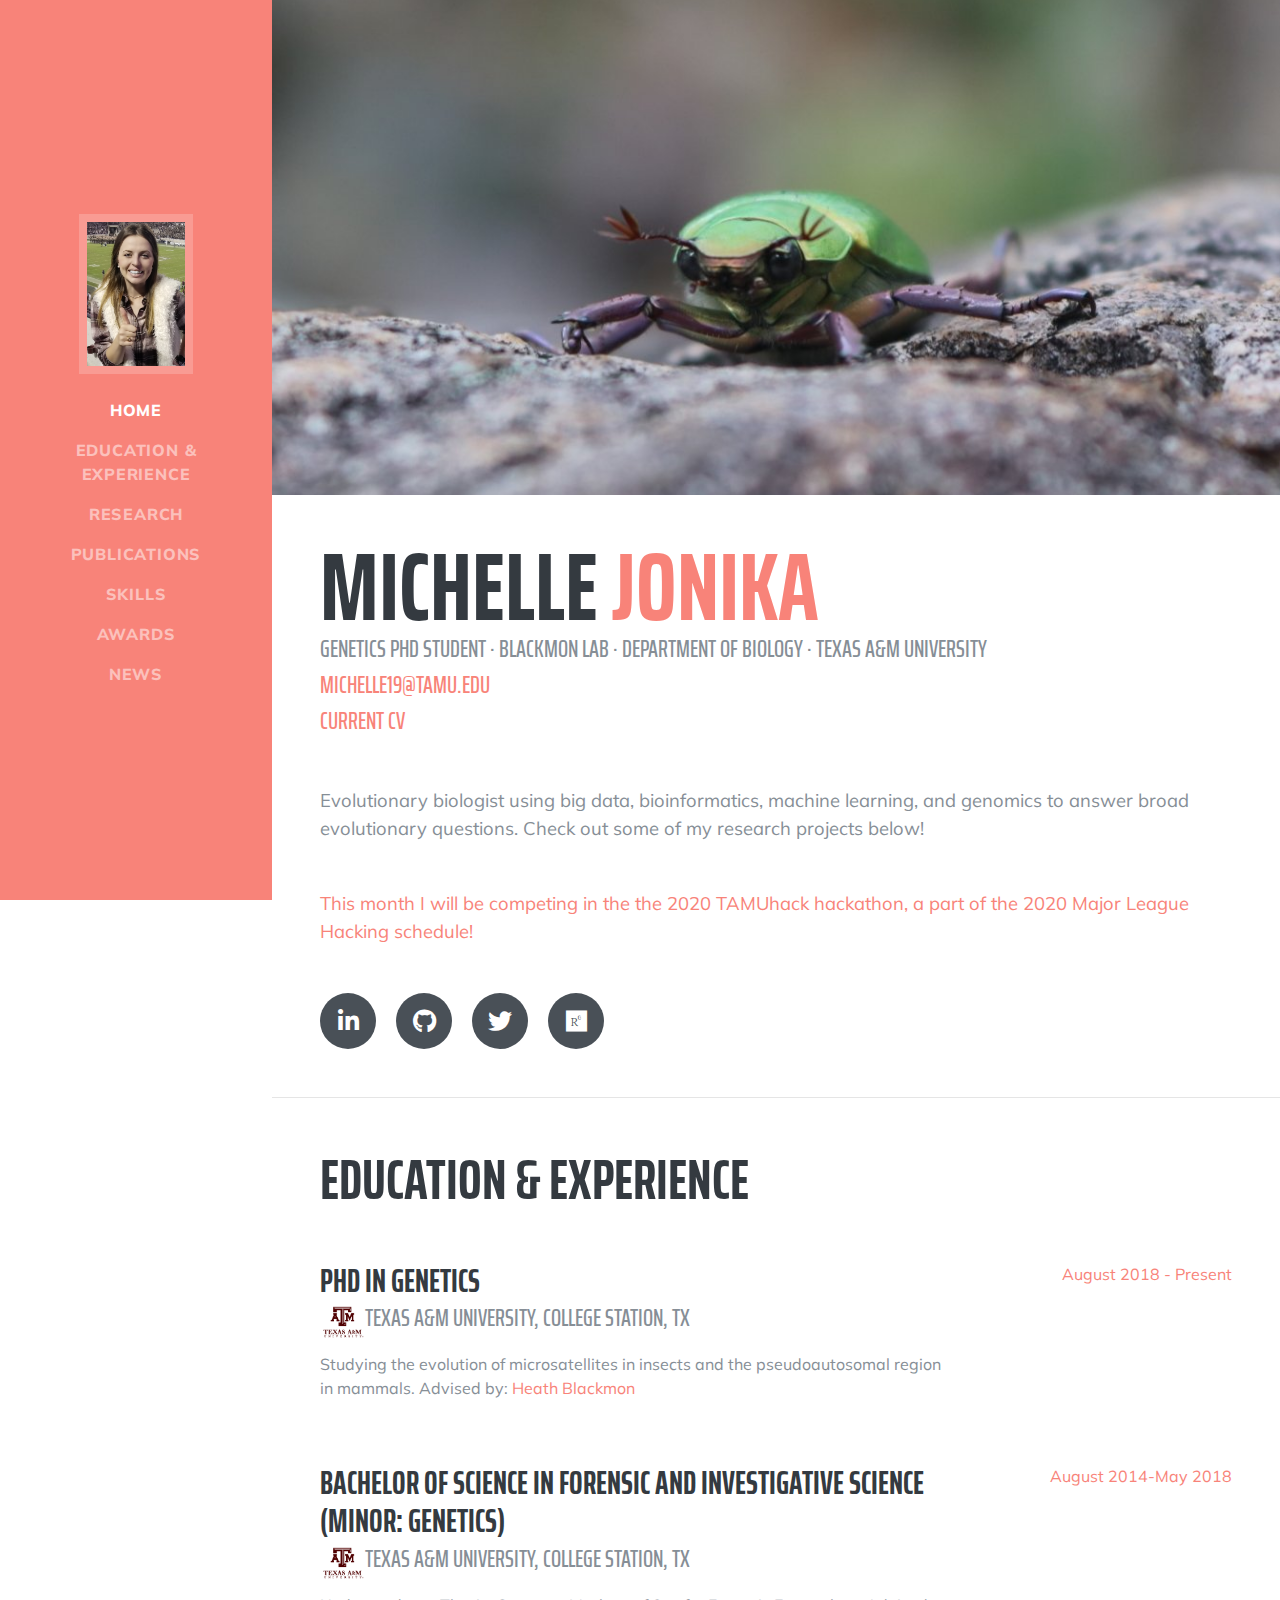
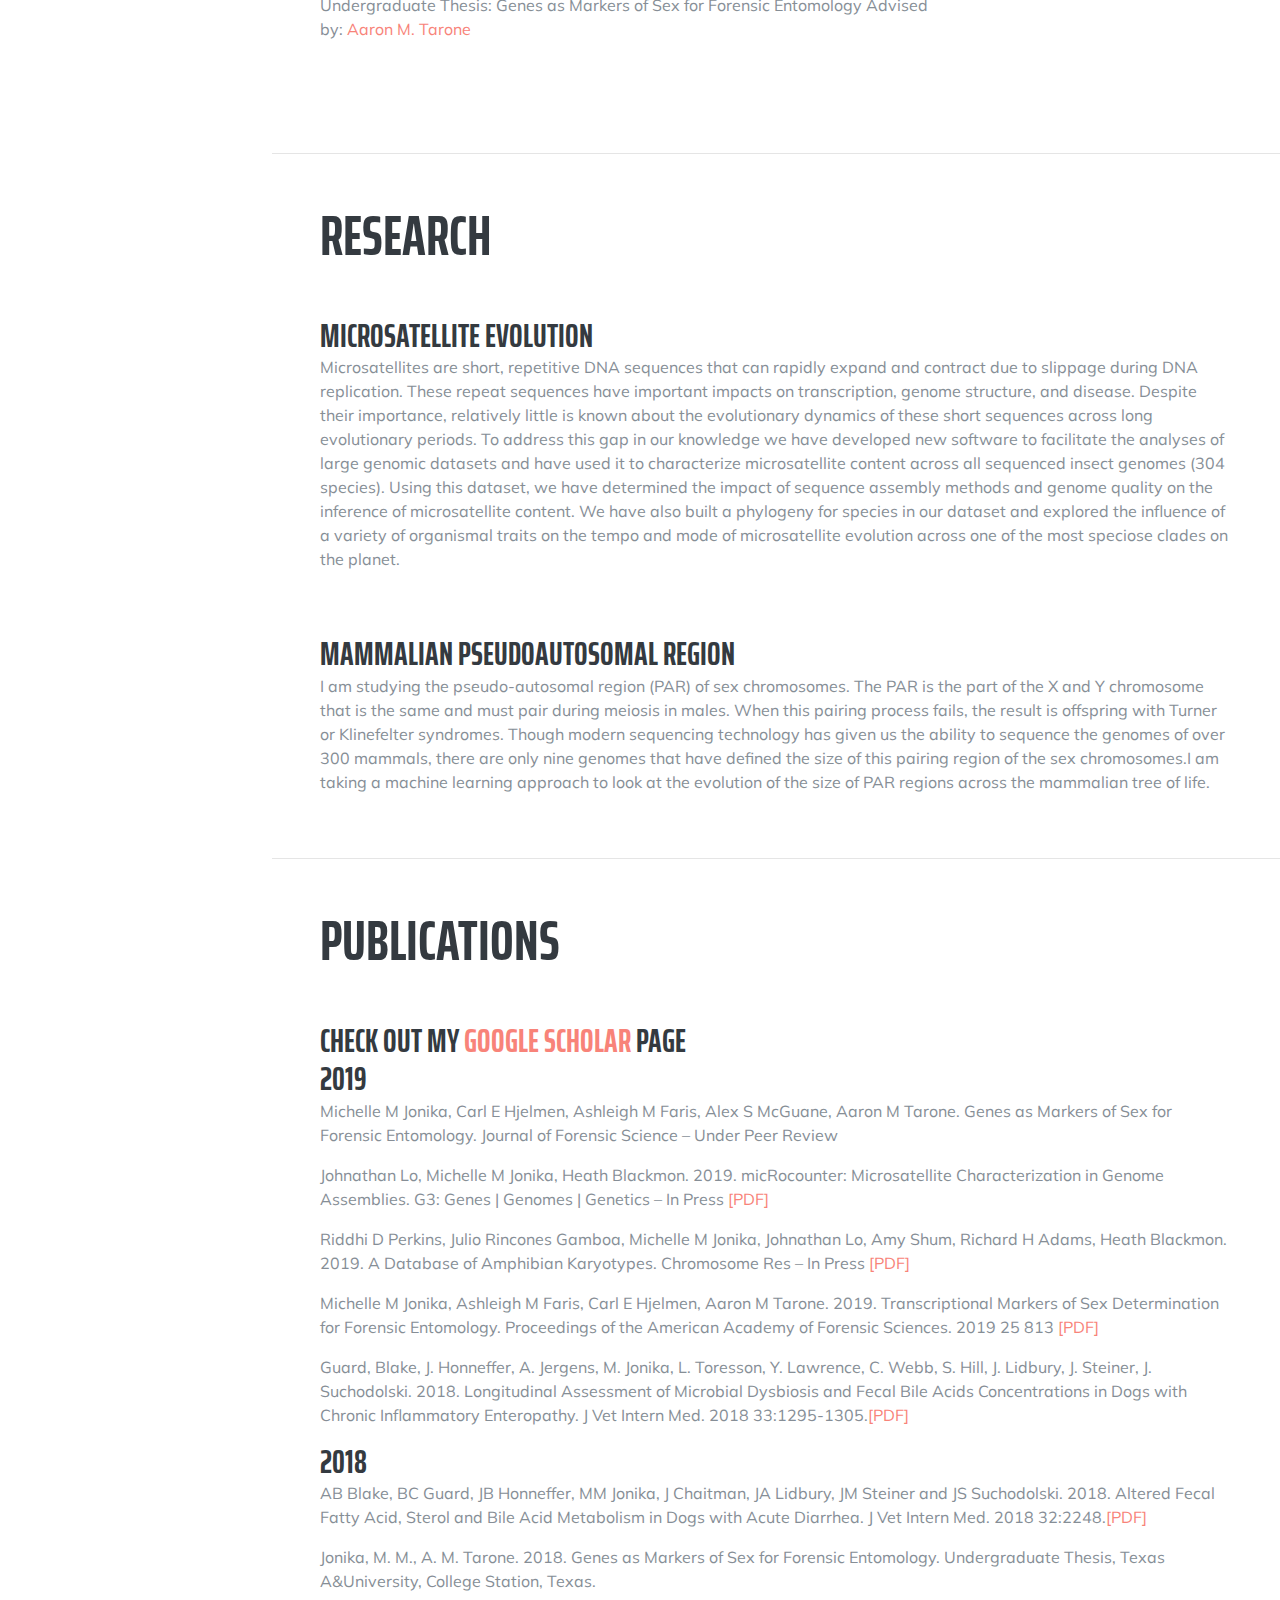
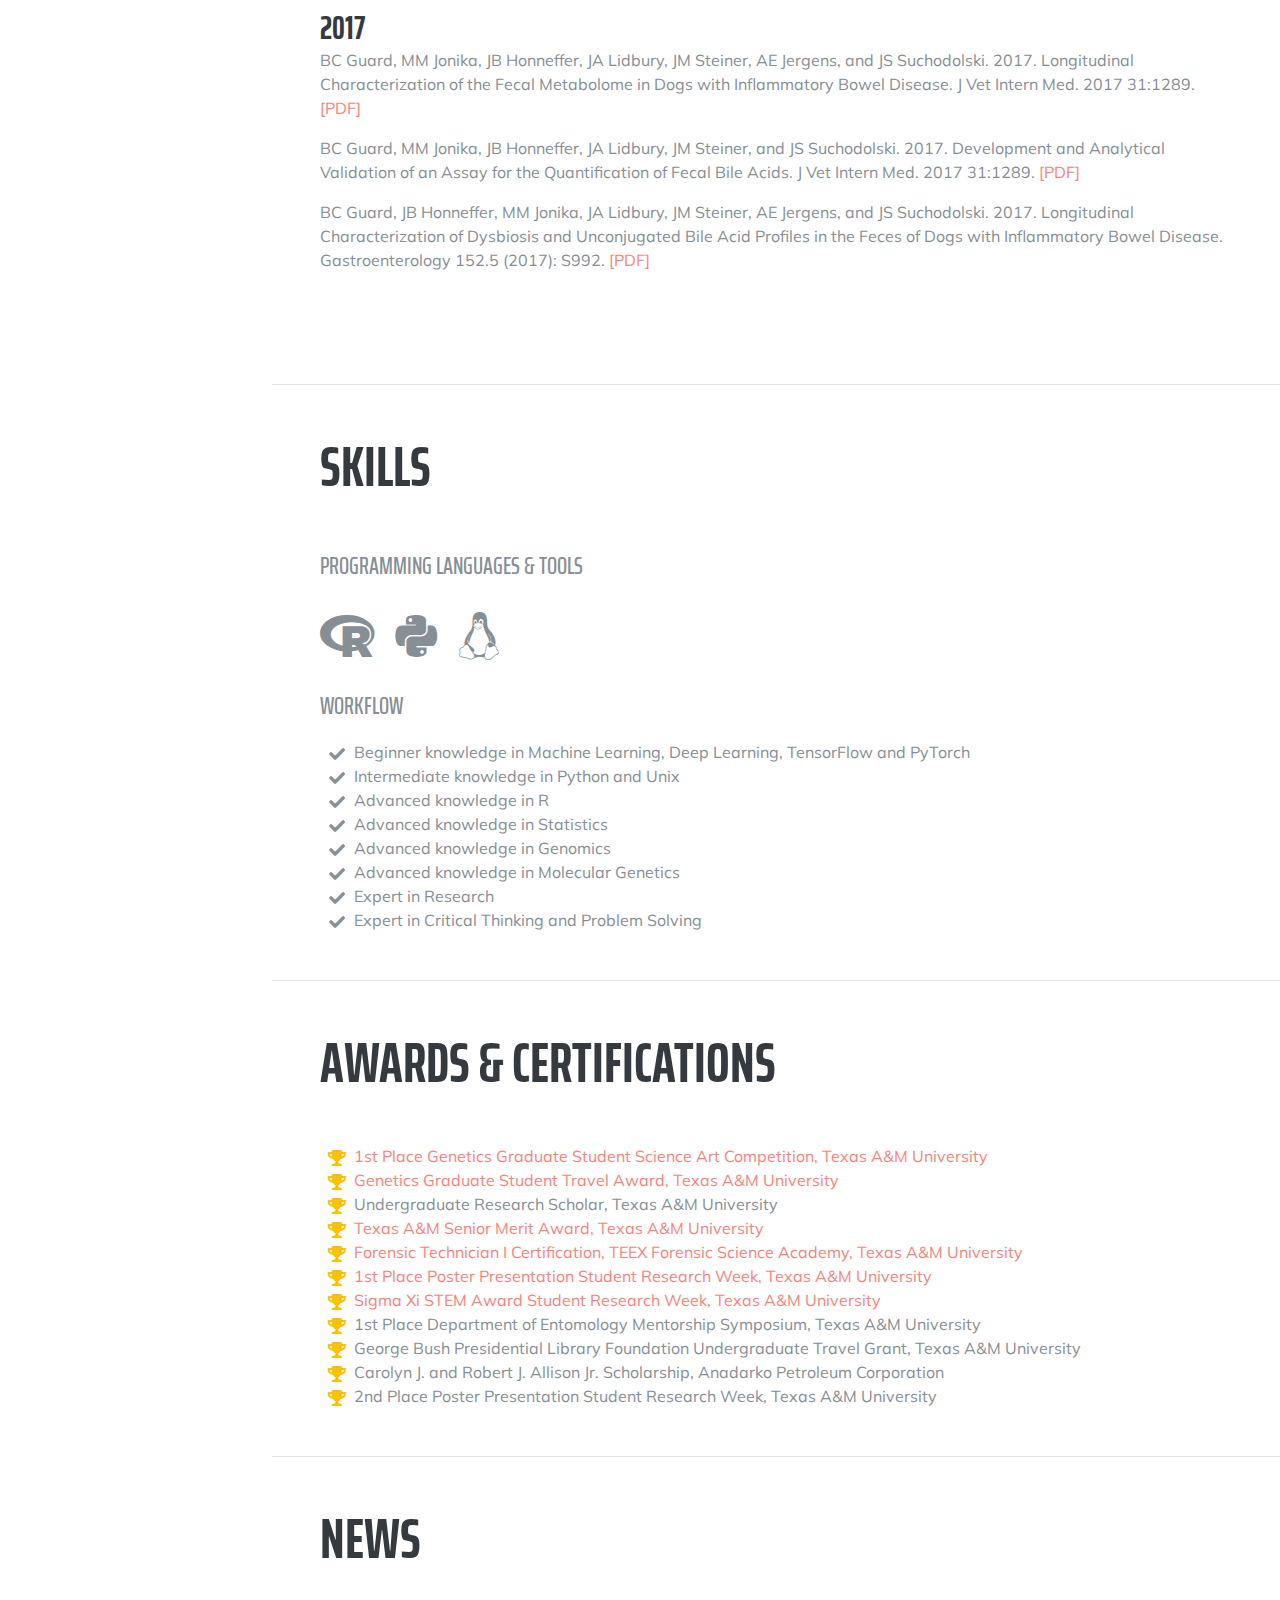
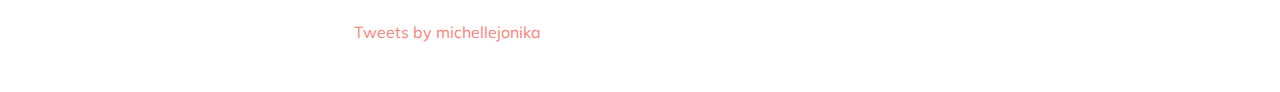
==== index.html @ da0f4da6 "Update hacking competitions" ====
<!DOCTYPE html>
<html lang="en">

<head>

  <meta charset="utf-8">
  <meta name="viewport" content="width=device-width, initial-scale=1, shrink-to-fit=no">
  <meta name="description" content="">
  <meta name="author" content="">
  <meta name= "google-site-verification" content ="google5b2cadf776d0cfbe.html">

  <title>Resume - Start Bootstrap Theme</title>

  <!-- Bootstrap core CSS -->
  <link href="vendor/bootstrap/css/bootstrap.min.css" rel="stylesheet">

  <!-- Custom fonts for this template -->
  <link href="https://fonts.googleapis.com/css?family=Saira+Extra+Condensed:500,700" rel="stylesheet">
  <link href="https://fonts.googleapis.com/css?family=Muli:400,400i,800,800i" rel="stylesheet">
  <link href="vendor/fontawesome-free/css/all.min.css" rel="stylesheet">
  <link rel="stylesheet" href="css/academicons.min.css"/>

  <!-- Custom styles for this template -->
  <link href="css/resume.min.css" rel="stylesheet">
  <!--Hero image test for the website-->
  <link href="css/hero_image.css" rel="stylesheet">

</head>

<body id="page-top">

  <nav class="navbar navbar-expand-lg navbar-dark bg-primary fixed-top" id="sideNav">
    <a class="navbar-brand js-scroll-trigger" href="#page-top">
      <span class="d-block d-lg-none">Michelle Jonika</span>
      <span class="d-none d-lg-block">
        <img class="img-fluid img-profile square mx-auto mb-2" src="img/profile.jpg" alt="">
      </span>
    </a>
    <button class="navbar-toggler" type="button" data-toggle="collapse" data-target="#navbarSupportedContent" aria-controls="navbarSupportedContent" aria-expanded="false" aria-label="Toggle navigation">
      <span class="navbar-toggler-icon"></span>
    </button>
    <div class="collapse navbar-collapse" id="navbarSupportedContent">
      <ul class="navbar-nav">
        <li class="nav-item">
          <a class="nav-link js-scroll-trigger" href="#about">Home</a>
        </li>
        <li class="nav-item">
          <a class="nav-link js-scroll-trigger" href="#experience">Education &amp; Experience</a>
        </li>
        <li class="nav-item">
          <a class="nav-link js-scroll-trigger" href="#education">Research</a>
        </li>
        <li class="nav-item">
          <a class="nav-link js-scroll-trigger" href="#skills">Publications</a>
        </li>
        <li class="nav-item">
          <a class="nav-link js-scroll-trigger" href="#interests">Skills</a>
        </li>
        <li class="nav-item">
          <a class="nav-link js-scroll-trigger" href="#awards">Awards</a>
        </li>
        <li class="nav-item">
          <a class="nav-link js-scroll-trigger" href="#news">News</a>
        </li>
      </ul>
    </div>
  </nav>
<div class="hero-image", id="about">
  <div class="hero-text">

  </div>
</div>

  <div class="container-fluid p-0">

    <section class="resume-section p-3 p-lg-5 d-flex align-items-center" id="about">
      <div class="w-100">
        <h1 class="mb-0">Michelle
          <span class="text-primary">Jonika</span>
        </h1>
        <div class="subheading mb-5">Genetics PhD Student · Blackmon Lab · Department of Biology · Texas A&amp;M University <br><a href="mailto:name@email.com">Michelle19@tamu.edu</a><br>
        <a href="Jonika-CV.pdf">Current CV</a>
        </div>
        <p class="lead mb-5">Evolutionary biologist using big data, bioinformatics, machine learning, and genomics to answer broad evolutionary questions. Check out some of my research projects below! </p>
        <p class="lead mb-5"><a href="https://tamuhack.com">This month I will be competing in the the 2020 TAMUhack hackathon, a part of the 2020 Major League Hacking schedule!</a></p>
        <div class="social-icons">
          <a href="https://www.linkedin.com/in/michelle-jonika-7b2459138/">
            <i class="fab fa-linkedin-in"></i>
          </a>
          <a href="https://github.com/MichelleJonika">
            <i class="fab fa-github"></i>
          </a>
          <a href="https://twitter.com/michellejonika">
            <i class="fab fa-twitter"></i>
          </a>
          <a href="https://www.researchgate.net/profile/Michelle_Jonika">
              <i class="fab fa-researchgate"></i>
          </a>
        </div>
      </div>
    </section>

    <hr class="m-0">

    <section class="resume-section p-3 p-lg-5 d-flex justify-content-center" id="experience">
      <div class="w-100">
        <h2 class="mb-5">Education &amp; Experience</h2>

        <div class="resume-item d-flex flex-column flex-md-row justify-content-between mb-5">
          <div class="resume-content">
            <h3 class="mb-0">PhD in Genetics</h3><a href="https://genetics.tamu.edu/"><img src="img/logo.jpg" height = "45" width="45" alt="" style=float:left></a>
            <div class="subheading mb-3">
                Texas A&amp;M University, College Station, TX
            </div>
              <p>
                  Studying the evolution of microsatellites in insects and the pseudoautosomal region in mammals. Advised by: <a href="http://coleoguy.github.io/">Heath Blackmon</a>
              </p>
          </div>
          <div class="resume-date text-md-right">
            <span class="text-primary">August 2018 - Present</span>
          </div>
        </div>

        <div class="resume-item d-flex flex-column flex-md-row justify-content-between mb-5">
          <div class="resume-content">
            <h3 class="mb-0">Bachelor of Science in Forensic and Investigative Science (Minor: Genetics)</h3><a href="https://entomology.tamu.edu/forensic-investigative-sciences/"><img src="img/logo.jpg" height = "45" width="45" alt="" style=float:left></a>
            <div class="subheading mb-3">Texas A&amp;M University, College Station, TX</div>
            <p>Undergraduate Thesis: Genes as Markers of Sex for Forensic Entomology
            Advised by: <a href="https://taronelab.tamu.edu/lab-members/michelle-jonika/">Aaron M. Tarone</a></p>
          </div>
          <div class="resume-date text-md-right">
            <span class="text-primary">August 2014-May 2018</span>
          </div>
        </div>
        </div>
    </section>

    <hr class="m-0">
    <section class="resume-section p-3 p-lg-5 d-flex align-items-center" id="education">
      <div class="w-100">
        <h2 class="mb-5">Research</h2>

        <div class="resume-item d-flex flex-column flex-md-row justify-content-between mb-5">
          <div class="resume-content">
            <h3 class="mb-0">Microsatellite Evolution</h3>
            <p>Microsatellites are short, repetitive DNA sequences that can rapidly expand and contract due to slippage during DNA replication. These repeat sequences have important impacts on transcription, genome structure, and disease. Despite their importance, relatively little is known about the evolutionary dynamics of these short sequences across long evolutionary periods. To address this gap in our knowledge we have developed new software to facilitate the analyses of large genomic datasets and have used it to characterize microsatellite content across all sequenced insect genomes (304 species). Using this dataset, we have determined the impact of sequence assembly methods and genome quality on the inference of microsatellite content. We have also built a phylogeny for species in our dataset and explored the influence of a variety of organismal traits on the tempo and mode of microsatellite evolution across one of the most speciose clades on the planet.</p>
          </div>
        </div>

        <div class="resume-item d-flex flex-column flex-md-row justify-content-between">
          <div class="resume-content">
            <h3 class="mb-0">Mammalian Pseudoautosomal Region</h3>
            <p>I am studying the pseudo-autosomal region (PAR) of sex chromosomes. The PAR is the part of the X and Y chromosome that is the same and must pair during meiosis in males. When this pairing process fails, the result is offspring with Turner or Klinefelter syndromes. Though modern sequencing technology has given us the ability to sequence the genomes of over 300 mammals, there are only nine genomes that have defined the size of this pairing region of the sex chromosomes.I am taking a machine learning approach to look at the evolution of the size of PAR regions across the mammalian tree of life.</p>

          </div>
        </div>

      </div>
    </section>

    <hr class="m-0">

    <section class="resume-section p-3 p-lg-5 d-flex justify-content-center" id="skills">
      <div class="w-100">
        <h2 class="mb-5">Publications</h2>
          <h3 class="mb-0">Check out my <a href="https://scholar.google.com/citations?user=1-NTzLkAAAAJ&hl=en">Google Scholar</a> page</h3>

        <div class="resume-item d-flex flex-column flex-md-row justify-content-between">
          <div class="resume-content">
            <h3 class="mb-0">2019</h3>
            <p>Michelle M Jonika, Carl E Hjelmen, Ashleigh M Faris, Alex S McGuane, Aaron M Tarone. Genes as Markers of Sex for Forensic Entomology. Journal of Forensic Science – Under Peer Review</p>
            <p>Johnathan Lo, Michelle M Jonika, Heath Blackmon. 2019. micRocounter: Microsatellite Characterization in Genome Assemblies. G3: Genes | Genomes | Genetics – In Press <a href="micRocounter%20Early%20Online%20Edition.pdf">[PDF]</a></p>
            <p>Riddhi D Perkins, Julio Rincones Gamboa, Michelle M Jonika, Johnathan Lo, Amy Shum, Richard H Adams, Heath Blackmon. 2019. A Database of Amphibian Karyotypes. Chromosome Res – In Press <a href="Riddhi Paper.pdf">[PDF]</a></p>
            <p>Michelle M Jonika, Ashleigh M Faris, Carl E Hjelmen, Aaron M Tarone. 2019. Transcriptional Markers of Sex Determination for Forensic Entomology. Proceedings of the American Academy of Forensic Sciences. 2019 25 813 <a href="2019%20AAFS%20Abstract.pdf">[PDF]</a></p>
            <p>Guard, Blake, J. Honneffer, A. Jergens, M. Jonika, L. Toresson, Y. Lawrence, C. Webb, S. Hill, J. Lidbury, J. Steiner, J. Suchodolski. 2018. Longitudinal Assessment of Microbial Dysbiosis and Fecal Bile Acids Concentrations in Dogs with Chronic Inflammatory Enteropathy. J Vet Intern Med. 2018 33:1295-1305.<a href="2019%20J%20Vet%20Med%20Article.pdf">[PDF]</a></p>
          </div>
         </div>


        <div class="resume-item d-flex flex-column flex-md-row justify-content-between">
          <div class="resume-content">
            <h3 class="mb-0">2018</h3>
            <p>AB Blake, BC Guard, JB Honneffer, MM Jonika, J Chaitman, JA Lidbury, JM Steiner and JS Suchodolski. 2018. Altered Fecal Fatty Acid, Sterol and Bile Acid Metabolism in Dogs with Acute Diarrhea. J Vet Intern Med. 2018 32:2248.<a href="2018%20ACVIM%20Abstracts%20.pdf">[PDF]</a></p>
            <p>Jonika, M. M., A. M. Tarone. 2018. Genes as Markers of Sex for Forensic Entomology. Undergraduate Thesis, Texas A&amp;University, College Station, Texas.</p>
          </div>
         </div>

        <div class="resume-item d-flex flex-column flex-md-row justify-content-between mb-5">
          <div class="resume-content">
            <h3 class="mb-0">2017</h3>
            <p>BC Guard, MM Jonika, JB Honneffer, JA Lidbury, JM Steiner, AE Jergens, and JS Suchodolski. 2017. Longitudinal Characterization of the Fecal Metabolome in Dogs with Inflammatory Bowel Disease. J Vet Intern Med. 2017 31:1289. <a href="2017%20ACVIM%20Research%20Abstracts.pdf">[PDF]</a></p>
            <p>BC Guard, MM Jonika, JB Honneffer, JA Lidbury, JM Steiner, and JS Suchodolski. 2017. Development and Analytical Validation of an Assay for the Quantification of Fecal Bile Acids. J Vet Intern Med. 2017 31:1289. <a href="2017%20ACVIM%20Research%20Abstracts.pdf">[PDF]</a></p>
            <p>BC Guard, JB Honneffer, MM Jonika, JA Lidbury, JM Steiner, AE Jergens, and JS Suchodolski. 2017. Longitudinal Characterization of Dysbiosis and Unconjugated Bile Acid Profiles in the Feces of Dogs with Inflammatory Bowel Disease. Gastroenterology 152.5 (2017): S992. <a href="Gastroenterology.pdf">[PDF]</a></p>
          </div>
        </div>

      </div>

    </section>


    <hr class="m-0">

    <section class="resume-section p-3 p-lg-5 d-flex align-items-center" id="interests">
      <div class="w-100">
        <h2 class="mb-5">Skills</h2>

        <div class="subheading mb-3">Programming Languages &amp; Tools</div>
        <ul class="list-inline dev-icons">
          <li class="list-inline-item">
            <i class="fab fa-r-project"></i>
          </li>
          <li class="list-inline-item">
            <i class="fab fa-python"></i>
          </li>
            <li class="list-inline-item">
            <i class="fab fa-linux"></i>
          </li>
            <li class="list-inline-item">
            <i class="fab fa-machinelearning"></i>
          </li>
        </ul>

        <div class="subheading mb-3">Workflow</div>
        <ul class="fa-ul mb-0">
          <li>
            <i class="fa-li fa fa-check"></i>
            Beginner knowledge in Machine Learning, Deep Learning, TensorFlow and PyTorch </li>
          <li>
            <i class="fa-li fa fa-check"></i>
            Intermediate knowledge in Python and Unix</li>
          <li>
            <i class="fa-li fa fa-check"></i>
            Advanced knowledge in R </li>
          <li>
            <i class="fa-li fa fa-check"></i>
            Advanced knowledge in Statistics</li>
          <li>
            <i class="fa-li fa fa-check"></i>
            Advanced knowledge in Genomics</li>
          <li>
            <i class="fa-li fa fa-check"></i>
            Advanced knowledge in Molecular Genetics</li>
          <li>
            <i class="fa-li fa fa-check"></i>
            Expert in Research</li>
          <li>
            <i class="fa-li fa fa-check"></i>
            Expert in Critical Thinking and Problem Solving</li>
        </ul>
      </div>
    </section>

    <hr class="m-0">

    <section class="resume-section p-3 p-lg-5 d-flex align-items-center" id="awards">
      <div class="w-100">
        <h2 class="mb-5">Awards &amp; Certifications</h2>
        <ul class="fa-ul mb-0">
          <li>
              <i class="fa-li fa fa-trophy text-warning"></i>
              <a href="https://www.facebook.com/TAMUGENE/posts/696840734074527">1st Place Genetics Graduate Student Science Art Competition, Texas A&amp;M University</a></li>
          <li>
            <i class="fa-li fa fa-trophy text-warning"></i>
              <a href="https://www.facebook.com/TAMUGENE/posts/663573384067929">Genetics Graduate Student Travel Award, Texas A&amp;M University</a></li>
          <li>
            <i class="fa-li fa fa-trophy text-warning"></i>
              Undergraduate Research Scholar, Texas A&amp;M University</li>
          <li>
            <i class="fa-li fa fa-trophy text-warning"></i>
              <a href="https://forensics.tamu.edu/2018/04/29/jonika-receives-coals-senior-merit-award/">Texas A&amp;M Senior Merit Award, Texas A&amp;M University</a></li>
          <li>
            <i class="fa-li fa fa-trophy text-warning"></i>
              <a href="https://forensics.tamu.edu/2017/05/24/students-receive-forensic-technician-certificates-during-latent-print-class/">Forensic Technician I Certification, TEEX Forensic Science Academy, Texas A&amp;M University</a></li>
          <li>
            <i class="fa-li fa fa-trophy text-warning"></i>
              <a href="https://forensics.tamu.edu/2018/04/02/fivs-student-receives-two-awards-at-student-research-week/">1st Place Poster Presentation Student Research Week, Texas A&amp;M University</a></li>
          <li>
            <i class="fa-li fa fa-trophy text-warning"></i>
              <a href="https://forensics.tamu.edu/2018/04/02/fivs-student-receives-two-awards-at-student-research-week/">Sigma Xi STEM Award Student Research Week, Texas A&amp;M University</a></li>
          <li>
            <i class="fa-li fa fa-trophy text-warning"></i>
              1st Place Department of Entomology Mentorship Symposium, Texas A&amp;M University</li>
          <li>
            <i class="fa-li fa fa-trophy text-warning"></i>
              George Bush Presidential Library Foundation Undergraduate Travel Grant, Texas A&amp;M University</li>
          <li>
            <i class="fa-li fa fa-trophy text-warning"></i>
              Carolyn J. and Robert J. Allison Jr. Scholarship, Anadarko Petroleum Corporation</li>
          <li>
            <i class="fa-li fa fa-trophy text-warning"></i>
              2nd Place Poster Presentation Student Research Week, Texas A&amp;M University</li>
        </ul>
      </div>
    </section>

    <hr class="m-0">

    <section class="resume-section p-3 p-lg-5 d-flex align-items-center" id="news">
      <div class="w-100">
        <h2 class="mb-5">News</h2>
        <ul class="fa-ul mb-0">
          <li>
              <a class="twitter-timeline" data-width="600" data-height="350" data-theme="light" href="https://twitter.com/michellejonika?ref_src=twsrc%5Etfw">Tweets by michellejonika</a> <script async src="https://platform.twitter.com/widgets.js" charset="utf-8"></script>
            </li>
        </ul>
      </div>
    </section>

  </div>

  <!-- Bootstrap core JavaScript -->
  <script src="vendor/jquery/jquery.min.js"></script>
  <script src="vendor/bootstrap/js/bootstrap.bundle.min.js"></script>

  <!-- Plugin JavaScript -->
  <script src="vendor/jquery-easing/jquery.easing.min.js"></script>

  <!-- Custom scripts for this template -->
  <script src="js/resume.min.js"></script>

</body>

</html>
---- css/academicons.min.css ----
.ai-ul,.fa-ul{list-style-type:none}.ai-li,.fa-li{top:.14285714em;text-align:center}.ai-fw,.ai-li,.fa-fw,.fa-li{text-align:center}.ai.fa-pull-left,.fa.fa-pull-left{margin-right:.3em}@font-face{font-family:Academicons;src:url(../fonts/academicons.eot?v=1.8.6);src:url(../fonts/academicons.eot?v=1.8.6) format('embedded-opentype'),url(../fonts/academicons.ttf?v=1.8.6) format('truetype'),url(../fonts/academicons.woff?v=1.8.6) format('woff'),url(../fonts/academicons.svg?v=1.8.6#academicons) format('svg');font-weight:400;font-style:normal}.ai{display:inline-block;font:normal normal normal 14px/1 Academicons;font-size:inherit;text-rendering:auto;-webkit-font-smoothing:antialiased;-moz-osx-font-smoothing:grayscale}.ai-lg,.fa-lg{line-height:.75em;vertical-align:-15%}.ai-academia:before{content:"\e9af"}.ai-academia-square:before{content:"\e93d"}.ai-acclaim:before{content:"\e92e"}.ai-acclaim-square:before{content:"\e93a"}.ai-acm:before{content:"\e93c"}.ai-acm-square:before{content:"\e95d"}.ai-acmdl:before{content:"\e96a"}.ai-acmdl-square:before{content:"\e9d3"}.ai-ads:before{content:"\e9cb"}.ai-ads-square:before{content:"\e94a"}.ai-arxiv:before{content:"\e974"}.ai-arxiv-square:before{content:"\e9a6"}.ai-biorxiv:before{content:"\e9a2"}.ai-biorxiv-square:before{content:"\e98b"}.ai-ceur:before{content:"\e96d"}.ai-ceur-square:before{content:"\e92f"}.ai-coursera:before{content:"\e95f"}.ai-coursera-square:before{content:"\e97f"}.ai-cv:before{content:"\e9a5"}.ai-cv-square:before{content:"\e90a"}.ai-dataverse:before{content:"\e9f7"}.ai-dataverse-square:before{content:"\e9e4"}.ai-dblp:before{content:"\e94f"}.ai-dblp-square:before{content:"\e93f"}.ai-depsy:before{content:"\e97a"}.ai-depsy-square:before{content:"\e94b"}.ai-doi:before{content:"\e97e"}.ai-doi-square:before{content:"\e98f"}.ai-dryad:before{content:"\e97c"}.ai-dryad-square:before{content:"\e98c"}.ai-figshare:before{content:"\e981"}.ai-figshare-square:before{content:"\e9e7"}.ai-google-scholar:before{content:"\e9d4"}.ai-google-scholar-square:before{content:"\e9f9"}.ai-ideas-repec:before{content:"\e9ed"}.ai-ideas-repec-square:before{content:"\e9f8"}.ai-ieee:before{content:"\e929"}.ai-ieee-square:before{content:"\e9b9"}.ai-impactstory:before{content:"\e9cf"}.ai-impactstory-square:before{content:"\e9aa"}.ai-inspire:before{content:"\e9e9"}.ai-inspire-square:before{content:"\e9fe"}.ai-lattes:before{content:"\e9b3"}.ai-lattes-square:before{content:"\e99c"}.ai-mathoverflow:before{content:"\e9f6"}.ai-mathoverflow-square:before{content:"\e97b"}.ai-mendeley:before{content:"\e9f0"}.ai-mendeley-square:before{content:"\e9f3"}.ai-open-access:before{content:"\e939"}.ai-open-access-square:before{content:"\e9f4"}.ai-orcid:before{content:"\e9d9"}.ai-orcid-square:before{content:"\e9c3"}.ai-osf:before{content:"\e9ef"}.ai-osf-square:before{content:"\e931"}.ai-overleaf:before{content:"\e914"}.ai-overleaf-square:before{content:"\e98d"}.ai-philpapers:before{content:"\e98a"}.ai-philpapers-square:before{content:"\e96f"}.ai-piazza:before{content:"\e99a"}.ai-piazza-square:before{content:"\e90c"}.ai-publons:before{content:"\e937"}.ai-publons-square:before{content:"\e94e"}.ai-pubmed:before{content:"\e99f"}.ai-pubmed-square:before{content:"\e97d"}.ai-researcherid:before{content:"\e91a"}.ai-researcherid-square:before{content:"\e95c"}.ai-researchgate:before{content:"\e95e"}.ai-researchgate-square:before{content:"\e99e"}.ai-scirate:before{content:"\e98e"}.ai-scirate-square:before{content:"\e99d"}.ai-semantic-scholar:before{content:"\e96e"}.ai-semantic-scholar-square:before{content:"\e96c"}.ai-springer:before{content:"\e928"}.ai-springer-square:before{content:"\e99b"}.ai-zotero:before{content:"\e962"}.ai-zotero-square:before{content:"\e932"}.ai-lg{font-size:1.33333333em}.ai-2x{font-size:2em}.ai-3x{font-size:3em}.ai-4x{font-size:4em}.ai-5x{font-size:5em}.ai-fw{width:1.28571429em}.ai-ul{padding-left:0;margin-left:2.14285714em}.ai-ul>li{position:relative}.ai-li{position:absolute;left:-2.14285714em;width:2.14285714em}.ai-li.fa-lg{left:-1.85714286em}.ai-border{padding:.2em .25em .15em;border:.08em solid #eee;border-radius:.1em}.ai-pull-left{float:left}.ai-pull-right{float:right}.ai.fa-pull-right{margin-left:.3em}.fa-lg{font-size:1.33333333em}.fa-2x{font-size:2em}.fa-3x{font-size:3em}.fa-4x{font-size:4em}.fa-5x{font-size:5em}.fa-fw{width:1.28571429em}.fa-ul{padding-left:0;margin-left:2.14285714em}.fa-ul>li{position:relative}.fa-li{position:absolute;left:-2.14285714em;width:2.14285714em}.fa-li.fa-lg{left:-1.85714286em}.fa-border{padding:.2em .25em .15em;border:.08em solid #eee;border-radius:.1em}.fa-pull-left{float:left}.fa-pull-right{float:right}.fa.fa-pull-right{margin-left:.3em}
---- css/resume.min.css ----
/*!
 * Start Bootstrap - Resume v5.0.7 (https://startbootstrap.com/template-overviews/resume)
 * Copyright 2013-2019 Start Bootstrap
 * Licensed under MIT (https://github.com/BlackrockDigital/startbootstrap-resume/blob/master/LICENSE)
 */body{font-family:Muli,-apple-system,BlinkMacSystemFont,'Segoe UI',Roboto,'Helvetica Neue',Arial,sans-serif,'Apple Color Emoji','Segoe UI Emoji','Segoe UI Symbol','Noto Color Emoji';padding-top:54px;color:#868e96}@media (min-width:992px){body{padding-top:0;padding-left:17rem}}h1,h2,h3,h4,h5,h6{font-family:'Saira Extra Condensed',-apple-system,BlinkMacSystemFont,'Segoe UI',Roboto,'Helvetica Neue',Arial,sans-serif,'Apple Color Emoji','Segoe UI Emoji','Segoe UI Symbol','Noto Color Emoji';font-weight:700;text-transform:uppercase;color:#343a40}h1{font-size:6rem;line-height:5.5rem}h2{font-size:3.5rem}h3{font-size:2rem}p.lead{font-size:1.15rem;font-weight:400}.subheading{text-transform:uppercase;font-weight:500;font-family:'Saira Extra Condensed',-apple-system,BlinkMacSystemFont,'Segoe UI',Roboto,'Helvetica Neue',Arial,sans-serif,'Apple Color Emoji','Segoe UI Emoji','Segoe UI Symbol','Noto Color Emoji';font-size:1.5rem}.social-icons a{display:inline-block;height:3.5rem;width:3.5rem;background-color:#495057;color:#fff!important;border-radius:100%;text-align:center;font-size:1.5rem;line-height:3.5rem;margin-right:1rem}.social-icons a:last-child{margin-right:0}.social-icons a:hover{background-color:#bd5d38}.dev-icons{font-size:3rem}.dev-icons .list-inline-item i:hover{color:#bd5d38}#sideNav .navbar-nav .nav-item .nav-link{font-weight:800;letter-spacing:.05rem;text-transform:uppercase}#sideNav .navbar-toggler:focus{outline-color:#d48a6e}@media (min-width:992px){#sideNav{text-align:center;position:fixed;top:0;left:0;display:-webkit-box;display:-ms-flexbox;display:flex;-webkit-box-orient:vertical;-webkit-box-direction:normal;-ms-flex-direction:column;flex-direction:column;width:17rem;height:100vh}#sideNav .navbar-brand{display:-webkit-box;display:-ms-flexbox;display:flex;margin:auto auto 0;padding:.5rem}#sideNav .navbar-brand .img-profile{max-width:10rem;max-height:10rem;border:.5rem solid rgba(255,255,255,.2)}#sideNav .navbar-collapse{display:-webkit-box;display:-ms-flexbox;display:flex;-webkit-box-align:start;-ms-flex-align:start;align-items:flex-start;-webkit-box-flex:0;-ms-flex-positive:0;flex-grow:0;width:100%;margin-bottom:auto}#sideNav .navbar-collapse .navbar-nav{-webkit-box-orient:vertical;-webkit-box-direction:normal;-ms-flex-direction:column;flex-direction:column;width:100%}#sideNav .navbar-collapse .navbar-nav .nav-item{display:block}#sideNav .navbar-collapse .navbar-nav .nav-item .nav-link{display:block}}section.resume-section{padding-top:5rem!important;padding-bottom:5rem!important;max-width:75rem}section.resume-section .resume-item .resume-date{min-width:none}@media (min-width:768px){section.resume-section{min-height:20vh}section.resume-section .resume-item .resume-date{min-width:18rem}}@media (min-width:992px){section.resume-section{padding-top:3rem!important;padding-bottom:3rem!important}}.bg-primary{background-color:#f88379!important}.text-primary{color:#f88379!important}a{color:#f88379}a:active,a:focus,a:hover{color:#f88379}
---- css/hero_image.css ----
body, html {
    height: 100%;
}

/* The hero image */
.hero-image {
  /* Use "linear-gradient" to add a darken background effect to the image (beetle.jpg). This will make the text easier to read */
  background-image: linear-gradient(rgba(0, 0, 0, 0), rgba(0, 0, 0, 0)), url(../img/beetle.jpg);

  /* Set a specific height */
  height: 55%;

  /* Position and center the image to scale nicely on all screens */
  background-position: center;
  background-repeat: no-repeat;
  background-size: cover;
  position: relative;
}

/* Place text in the middle of the image */
.hero-text {
  text-align: left;
  position: absolute;
  top: 50%;
  left: 30%;
  transform: translate(-50%, -50%);
  color: white;
}
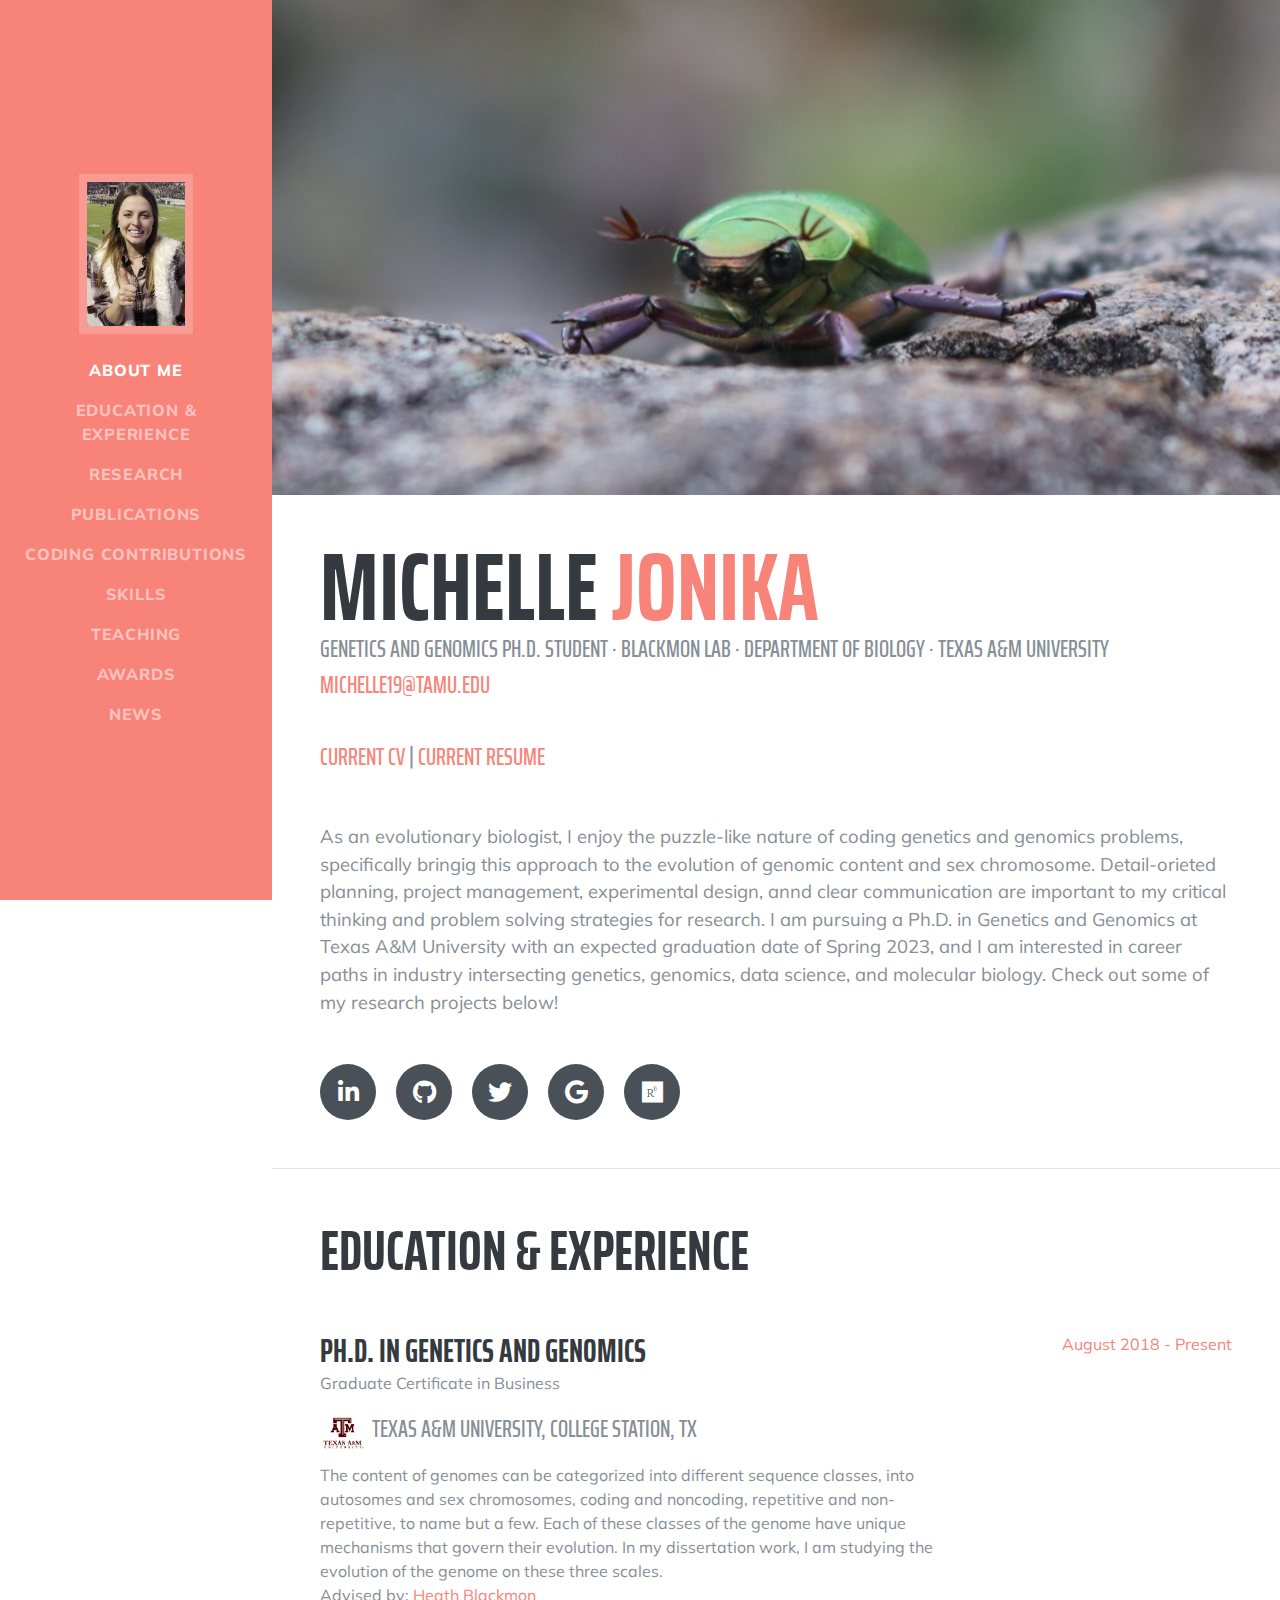
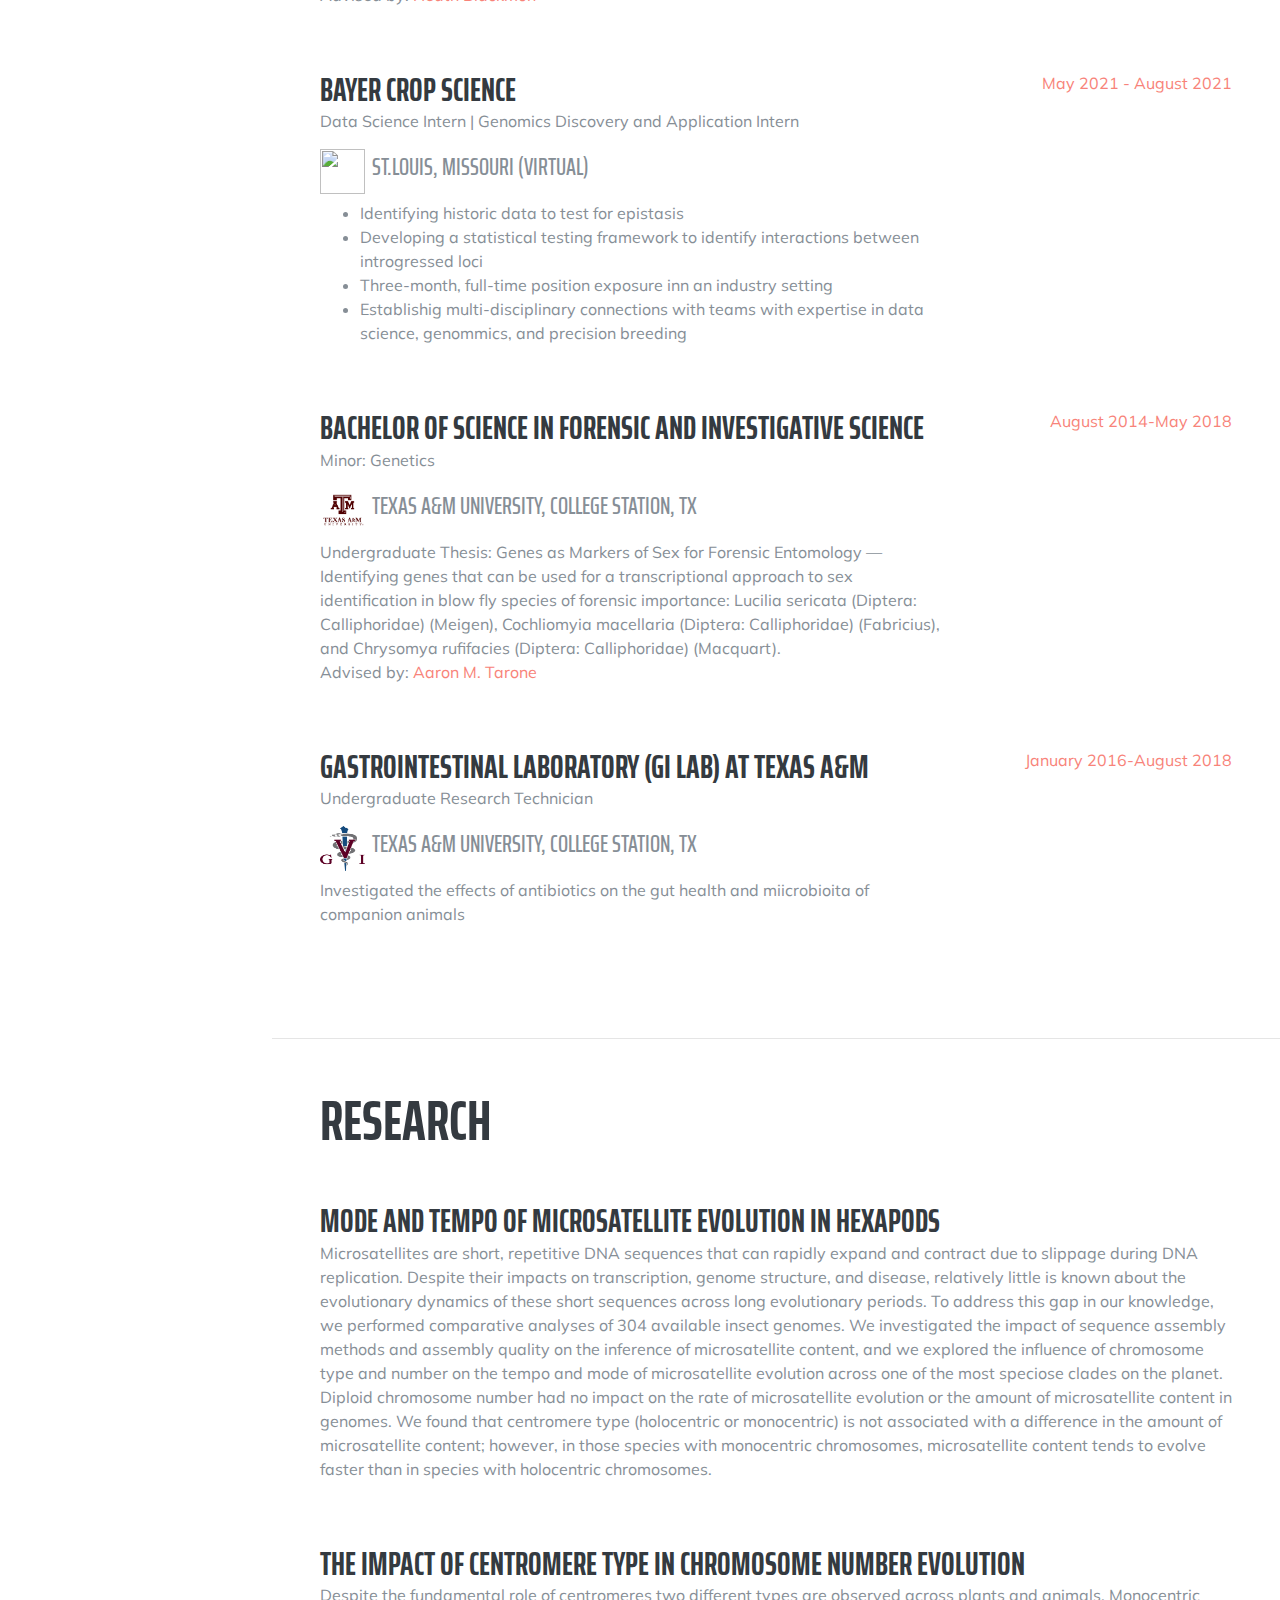
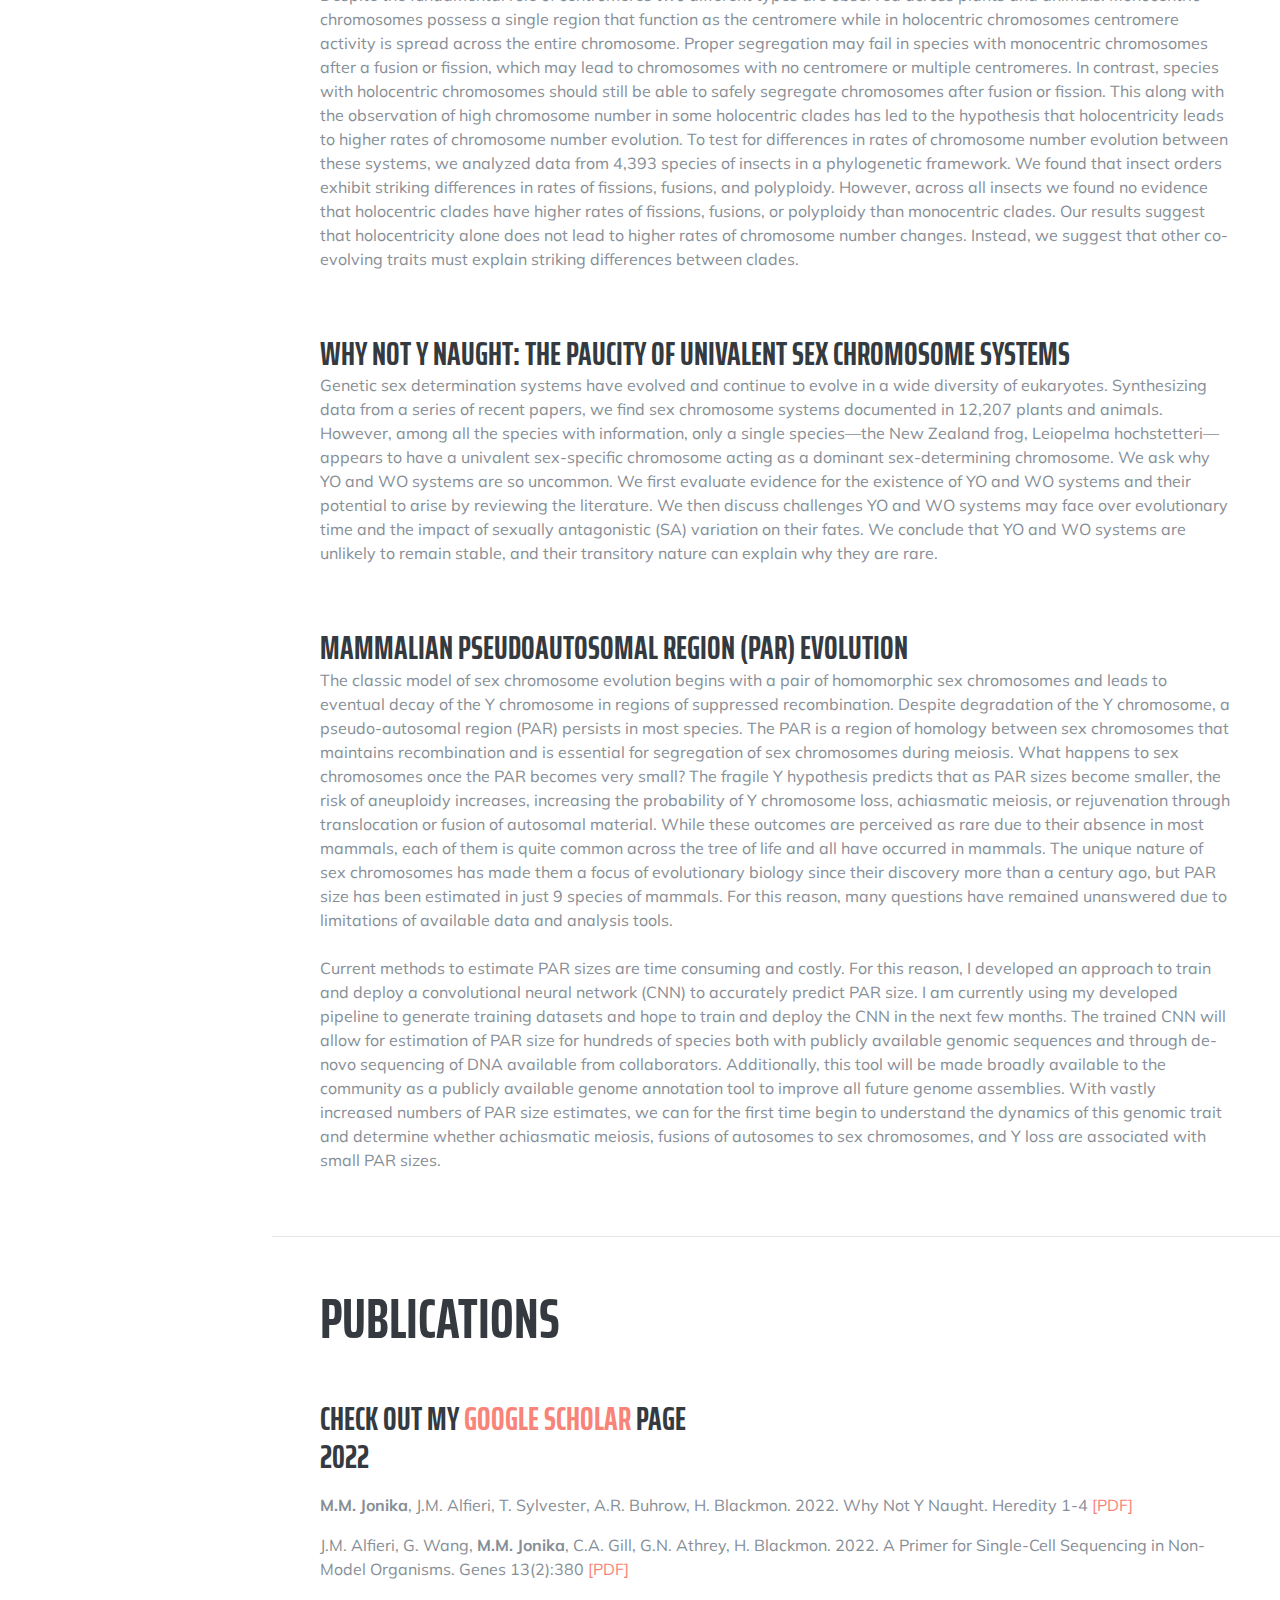
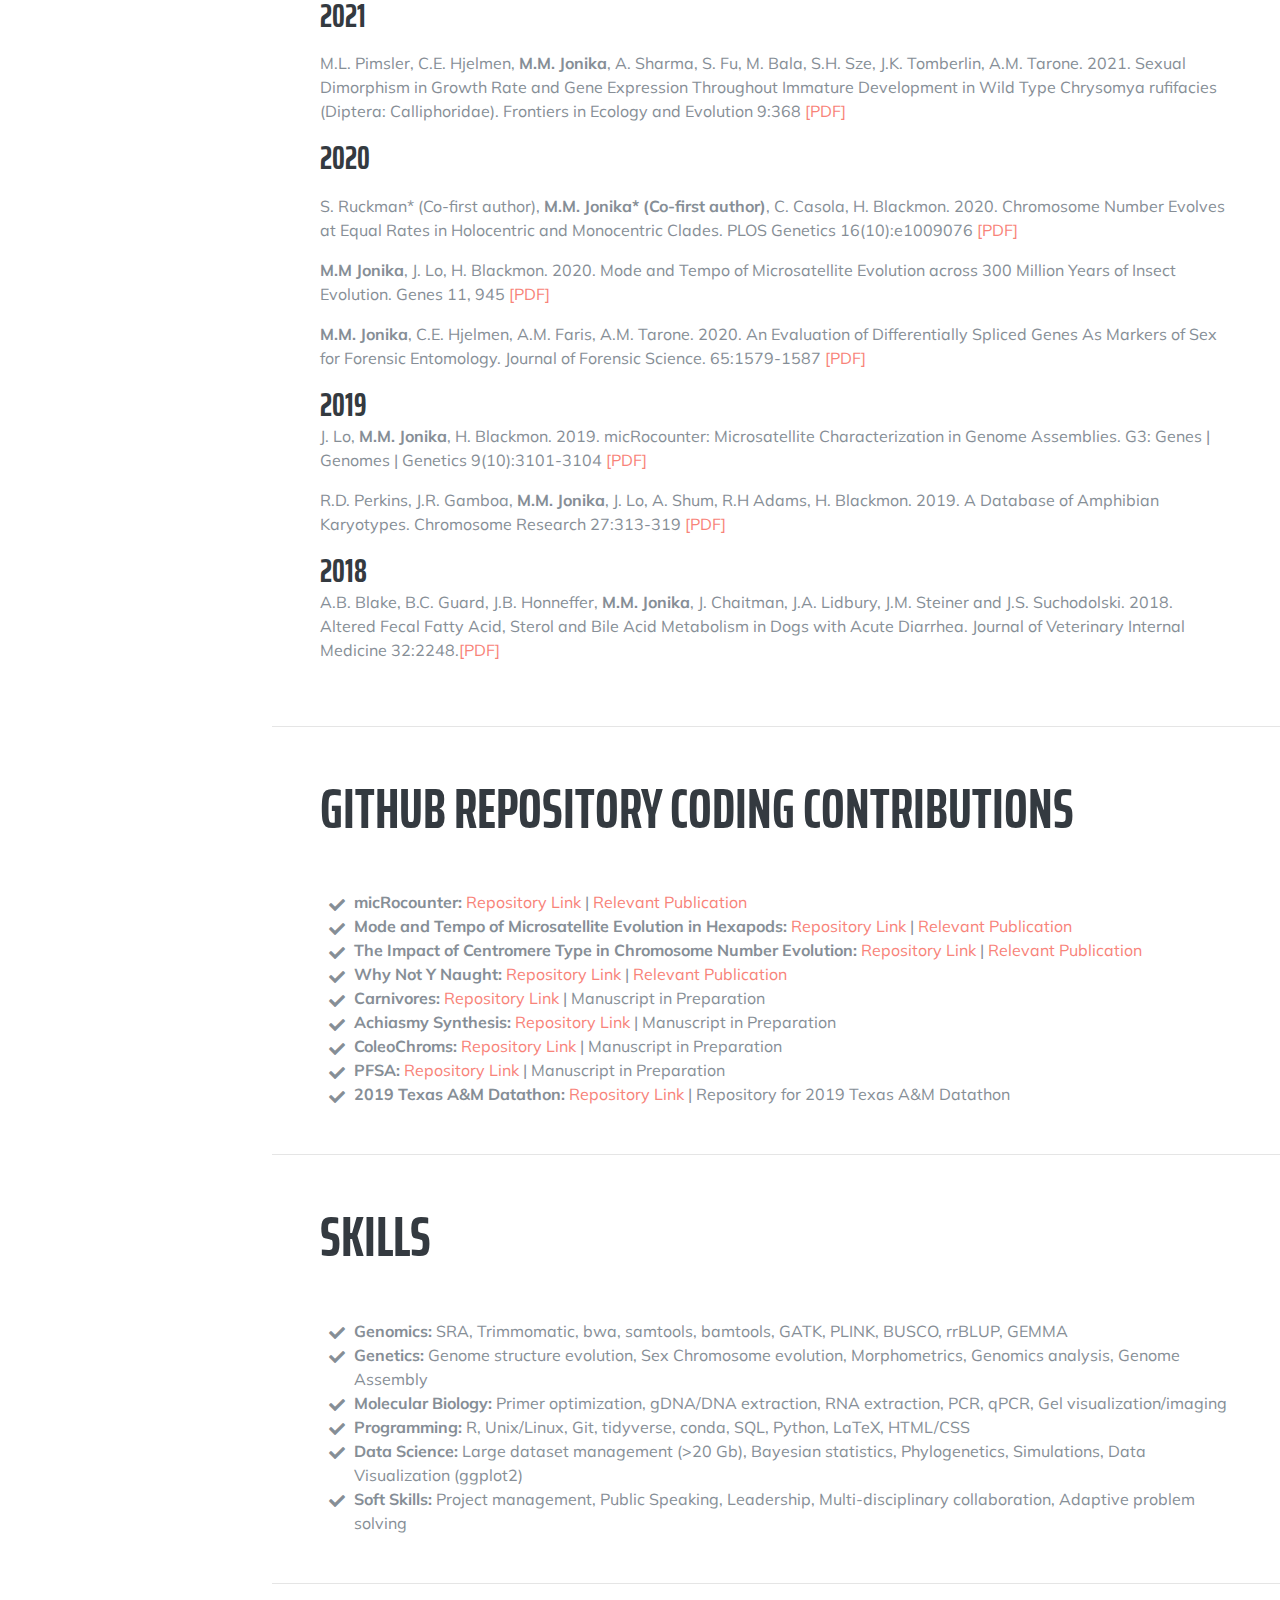
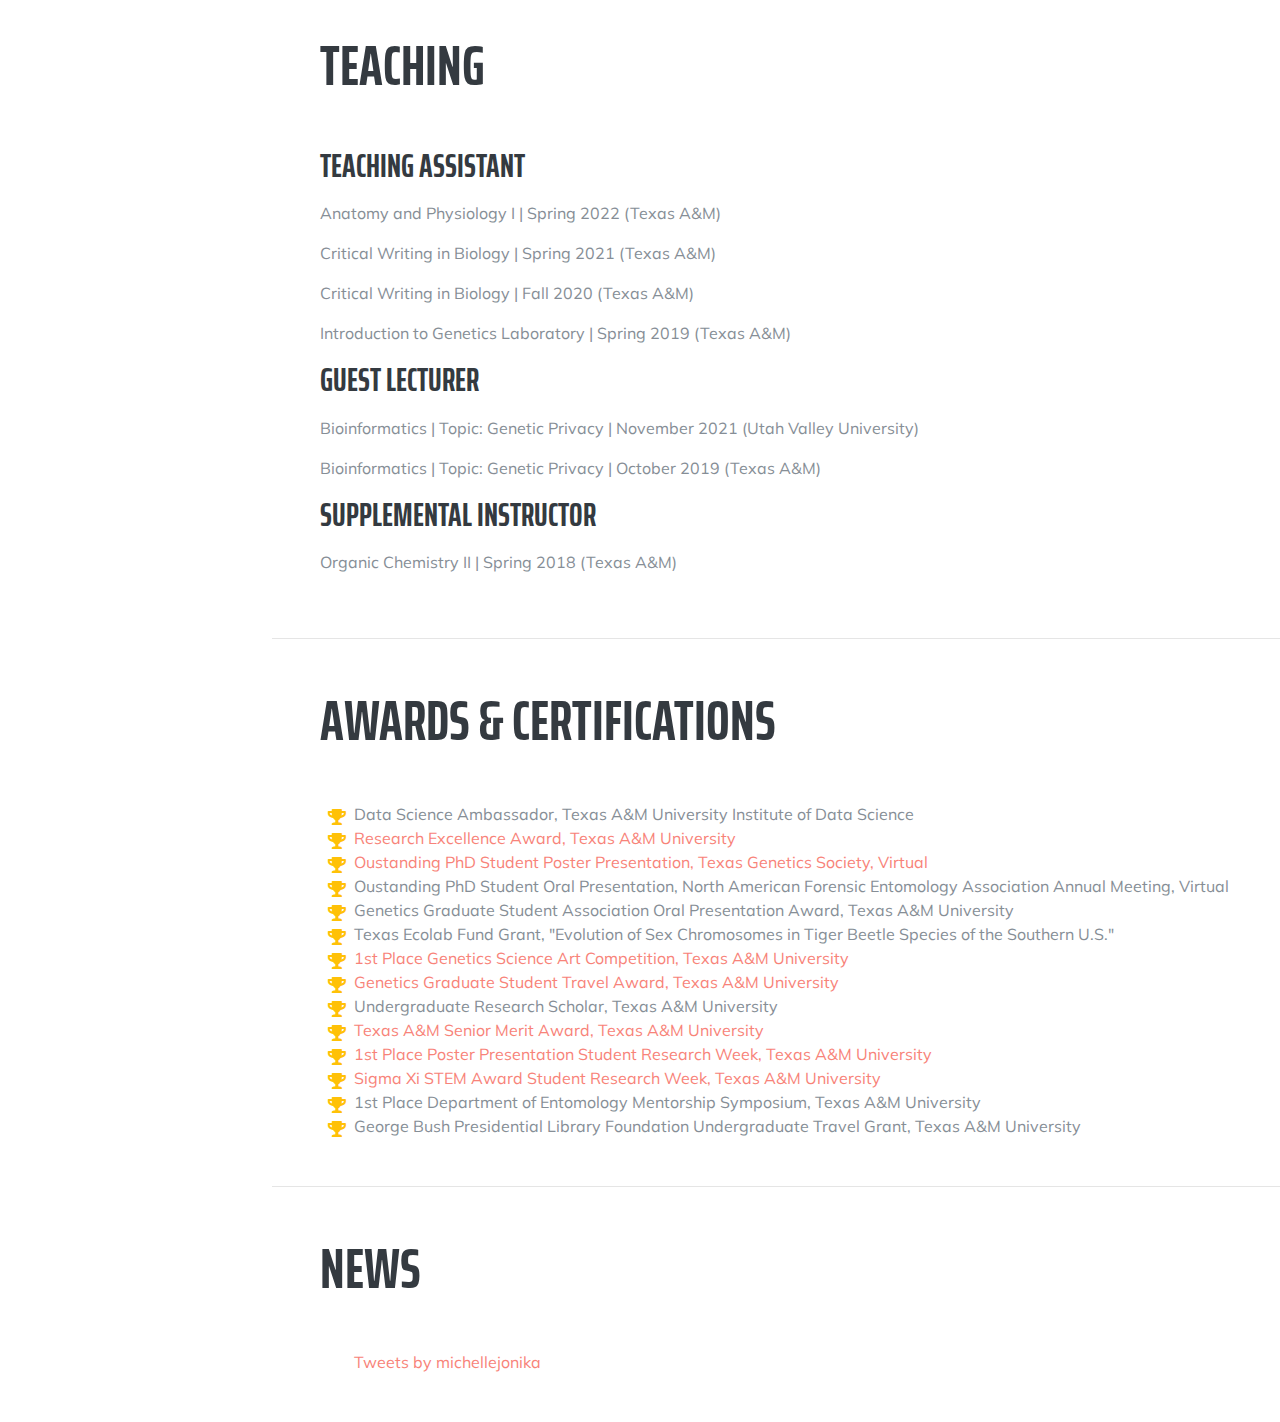
==== commit eb57742e: "Update Website" ====
--- a/index.html
+++ b/index.html
@@ -2,6 +2,15 @@
 <html lang="en">
 
 <head>
+<!-- Global site tag (gtag.js) - Google Analytics -->
+<script async src="https://www.googletagmanager.com/gtag/js?id=UA-112769090-2"></script>
+<script>
+  window.dataLayer = window.dataLayer || [];
+  function gtag(){dataLayer.push(arguments);}
+  gtag('js', new Date());
+
+  gtag('config', 'UA-112769090-2');
+</script>
 
   <meta charset="utf-8">
   <meta name="viewport" content="width=device-width, initial-scale=1, shrink-to-fit=no">
@@ -9,7 +18,7 @@
   <meta name="author" content="">
   <meta name= "google-site-verification" content ="google5b2cadf776d0cfbe.html">
 
-  <title>Resume - Start Bootstrap Theme</title>
+  <title>Michelle Jonika</title>
 
   <!-- Bootstrap core CSS -->
   <link href="vendor/bootstrap/css/bootstrap.min.css" rel="stylesheet">
@@ -42,19 +51,25 @@
     <div class="collapse navbar-collapse" id="navbarSupportedContent">
       <ul class="navbar-nav">
         <li class="nav-item">
-          <a class="nav-link js-scroll-trigger" href="#about">Home</a>
+          <a class="nav-link js-scroll-trigger" href="#about">About Me</a>
         </li>
         <li class="nav-item">
           <a class="nav-link js-scroll-trigger" href="#experience">Education &amp; Experience</a>
         </li>
         <li class="nav-item">
-          <a class="nav-link js-scroll-trigger" href="#education">Research</a>
-        </li>
-        <li class="nav-item">
-          <a class="nav-link js-scroll-trigger" href="#skills">Publications</a>
-        </li>
-        <li class="nav-item">
-          <a class="nav-link js-scroll-trigger" href="#interests">Skills</a>
+          <a class="nav-link js-scroll-trigger" href="#research">Research</a>
+        </li>
+        <li class="nav-item">
+          <a class="nav-link js-scroll-trigger" href="#publications">Publications</a>
+        </li>
+        <li class="nav-item">
+          <a class="nav-link js-scroll-trigger" href="#coding">Coding Contributions</a>
+        </li>
+        <li class="nav-item">
+          <a class="nav-link js-scroll-trigger" href="#skills">Skills</a>
+        </li>
+        <li class="nav-item">
+          <a class="nav-link js-scroll-trigger" href="#teaching">Teaching</a>
         </li>
         <li class="nav-item">
           <a class="nav-link js-scroll-trigger" href="#awards">Awards</a>
@@ -78,11 +93,13 @@
         <h1 class="mb-0">Michelle
           <span class="text-primary">Jonika</span>
         </h1>
-        <div class="subheading mb-5">Genetics PhD Student · Blackmon Lab · Department of Biology · Texas A&amp;M University <br><a href="mailto:name@email.com">Michelle19@tamu.edu</a><br>
-        <a href="Jonika-CV.pdf">Current CV</a>
-        </div>
-        <p class="lead mb-5">Evolutionary biologist using big data, bioinformatics, machine learning, and genomics to answer broad evolutionary questions. Check out some of my research projects below! </p>
-        <p class="lead mb-5"><a href="https://tamuhack.com">This month I will be competing in the the 2020 TAMUhack hackathon, a part of the 2020 Major League Hacking schedule!</a></p>
+        <div class="subheading mb-5">Genetics and Genomics Ph.D. Student · Blackmon Lab · Department of Biology · Texas A&amp;M University <br><a href="mailto:name@email.com">Michelle19@tamu.edu</a><br><br>
+        <a href="Jonika-CV.pdf">Current CV</a> |
+        <a href="Jonika-Resume.pdf">Current Resume</a>
+        </div>
+        <p class="lead mb-5">As an evolutionary biologist, I enjoy the puzzle-like nature of coding genetics and genomics problems, specifically bringig this approach to the evolution of genomic content and sex chromosome. Detail-orieted planning, project management, experimental design, annd clear communication are important to my critical thinking and problem solving strategies for research. I am pursuing a Ph.D. in Genetics and Genomics at Texas A&amp;M University with an expected graduation date of Spring 2023, and I am interested in career paths in industry intersecting genetics, genomics, data science, and molecular biology. 
+        
+            Check out some of my research projects below! </p>
         <div class="social-icons">
           <a href="https://www.linkedin.com/in/michelle-jonika-7b2459138/">
             <i class="fab fa-linkedin-in"></i>
@@ -93,6 +110,9 @@
           <a href="https://twitter.com/michellejonika">
             <i class="fab fa-twitter"></i>
           </a>
+          <a href="https://scholar.google.com/citations?user=1-NTzLkAAAAJ&hl=en">
+            <i class="fab fa-google"></i>
+          </a>
           <a href="https://www.researchgate.net/profile/Michelle_Jonika">
               <i class="fab fa-researchgate"></i>
           </a>
@@ -108,149 +128,277 @@
 
         <div class="resume-item d-flex flex-column flex-md-row justify-content-between mb-5">
           <div class="resume-content">
-            <h3 class="mb-0">PhD in Genetics</h3><a href="https://genetics.tamu.edu/"><img src="img/logo.jpg" height = "45" width="45" alt="" style=float:left></a>
-            <div class="subheading mb-3">
-                Texas A&amp;M University, College Station, TX
+            <h3 class="mb-0">Ph.D. in Genetics and Genomics</h3> <p> Graduate Certificate in Business </p>
+            <a href="https://genetics.tamu.edu/"><img src="img/logo.jpg" height = "45" width="45" alt="" style=float:left></a>
+            <div class="subheading mb-3"> &ensp;Texas A&amp;M University, College Station, TX
             </div>
               <p>
-                  Studying the evolution of microsatellites in insects and the pseudoautosomal region in mammals. Advised by: <a href="http://coleoguy.github.io/">Heath Blackmon</a>
+                  The content of genomes can be categorized into different sequence classes, into autosomes and sex chromosomes, coding and noncoding, repetitive and non-repetitive, to name but a few. Each of these classes of the genome have unique mechanisms that govern their evolution. In my dissertation work, I am studying the evolution of the genome on these three scales. <br>
+                  Advised by: <a href="http://coleoguy.github.io/">Heath Blackmon</a>
               </p>
           </div>
           <div class="resume-date text-md-right">
             <span class="text-primary">August 2018 - Present</span>
           </div>
         </div>
-
-        <div class="resume-item d-flex flex-column flex-md-row justify-content-between mb-5">
-          <div class="resume-content">
-            <h3 class="mb-0">Bachelor of Science in Forensic and Investigative Science (Minor: Genetics)</h3><a href="https://entomology.tamu.edu/forensic-investigative-sciences/"><img src="img/logo.jpg" height = "45" width="45" alt="" style=float:left></a>
-            <div class="subheading mb-3">Texas A&amp;M University, College Station, TX</div>
-            <p>Undergraduate Thesis: Genes as Markers of Sex for Forensic Entomology
+          
+        <div class="resume-item d-flex flex-column flex-md-row justify-content-between mb-5">
+          <div class="resume-content">
+            <h3 class="mb-0">Bayer Crop Science</h3> <p> Data Science Intern | Genomics Discovery and Application Intern </p>
+            <a href="https://www.cropscience.bayer.com/"><img src="img/bayer_logo.svg" height = "45" width="45" alt="" style=float:left></a>
+            <div class="subheading mb-3"> &ensp;St.Louis, Missouri (Virtual)
+            </div>
+              <ul style="list-style-type:disc">
+                  <li>Identifying historic data to test for epistasis</li>
+                  <li>Developing a statistical testing framework to identify interactions between introgressed loci</li>
+                  <li>Three-month, full-time position exposure inn an industry setting</li>
+                  <li>Establishig multi-disciplinary connections with teams with expertise in data science, genommics, and precision breeding</li>
+              </ul>
+          </div>
+          <div class="resume-date text-md-right">
+            <span class="text-primary">May 2021 - August 2021</span>
+          </div>
+        </div>
+
+        <div class="resume-item d-flex flex-column flex-md-row justify-content-between mb-5">
+          <div class="resume-content">
+            <h3 class="mb-0">Bachelor of Science in Forensic and Investigative Science </h3> <p>Minor: Genetics</p>
+            <a href="https://entomology.tamu.edu/forensic-investigative-sciences/"><img src="img/logo.jpg" height = "45" width="45" alt="" style=float:left></a>
+            <div class="subheading mb-3"> &ensp;Texas A&amp;M University, College Station, TX</div>
+            <p>Undergraduate Thesis: Genes as Markers of Sex for Forensic Entomology — Identifying genes that can be used for a transcriptional approach to sex identification in blow fly species of forensic importance: Lucilia sericata (Diptera: Calliphoridae) (Meigen), Cochliomyia macellaria (Diptera: Calliphoridae) (Fabricius), and Chrysomya rufifacies (Diptera: Calliphoridae) (Macquart). <br>
             Advised by: <a href="https://taronelab.tamu.edu/lab-members/michelle-jonika/">Aaron M. Tarone</a></p>
           </div>
           <div class="resume-date text-md-right">
             <span class="text-primary">August 2014-May 2018</span>
           </div>
         </div>
-        </div>
-    </section>
-
-    <hr class="m-0">
-    <section class="resume-section p-3 p-lg-5 d-flex align-items-center" id="education">
+          
+        <div class="resume-item d-flex flex-column flex-md-row justify-content-between mb-5">
+          <div class="resume-content">
+            <h3 class="mb-0">Gastrointestinal Laboratory (GI Lab) at Texas A&amp;M </h3> <p>Undergraduate Research Technician</p>
+            <a href="https://vetmed.tamu.edu/gilab/"><img src="img/gi_logo.png" height = "45" width="45" alt="" style=float:left></a>
+            <div class="subheading mb-3"> &ensp;Texas A&amp;M University, College Station, TX</div>
+              <p>Investigated the effects of antibiotics on the gut health and miicrobioita of companion animals </p>
+          </div>
+          <div class="resume-date text-md-right">
+            <span class="text-primary">January 2016-August 2018</span>
+          </div>
+        </div>
+        </div>
+    </section>
+
+    <hr class="m-0">
+    <section class="resume-section p-3 p-lg-5 d-flex align-items-center" id="research">
       <div class="w-100">
         <h2 class="mb-5">Research</h2>
 
         <div class="resume-item d-flex flex-column flex-md-row justify-content-between mb-5">
           <div class="resume-content">
-            <h3 class="mb-0">Microsatellite Evolution</h3>
-            <p>Microsatellites are short, repetitive DNA sequences that can rapidly expand and contract due to slippage during DNA replication. These repeat sequences have important impacts on transcription, genome structure, and disease. Despite their importance, relatively little is known about the evolutionary dynamics of these short sequences across long evolutionary periods. To address this gap in our knowledge we have developed new software to facilitate the analyses of large genomic datasets and have used it to characterize microsatellite content across all sequenced insect genomes (304 species). Using this dataset, we have determined the impact of sequence assembly methods and genome quality on the inference of microsatellite content. We have also built a phylogeny for species in our dataset and explored the influence of a variety of organismal traits on the tempo and mode of microsatellite evolution across one of the most speciose clades on the planet.</p>
+            <h3 class="mb-0">Mode and Tempo of Microsatellite Evolution in Hexapods</h3>
+            <p>Microsatellites are short, repetitive DNA sequences that can rapidly expand and contract due to slippage during DNA replication. Despite their impacts on transcription, genome structure, and disease, relatively little is known about the evolutionary dynamics of these short sequences across long evolutionary periods. To address this gap in our knowledge, we performed comparative analyses of 304 available insect genomes. We investigated the impact of sequence assembly methods and assembly quality on the inference of microsatellite content, and we explored the influence of chromosome type and number on the tempo and mode of microsatellite evolution across one of the most speciose clades on the planet. Diploid chromosome number had no impact on the rate of microsatellite evolution or the amount of microsatellite content in genomes. We found that centromere type (holocentric or monocentric) is not associated with a difference in the amount of microsatellite content; however, in those species with monocentric chromosomes, microsatellite content tends to evolve faster than in species with holocentric chromosomes.</p>
+          </div>
+        </div>
+          
+          <div class="resume-item d-flex flex-column flex-md-row justify-content-between mb-5">
+          <div class="resume-content">
+            <h3 class="mb-0">The Impact of Centromere Type in Chromosome Number Evolution</h3>
+            <p>Despite the fundamental role of centromeres two different types are observed across plants and animals. Monocentric chromosomes possess a single region that function as the centromere while in holocentric chromosomes centromere activity is spread across the entire chromosome. Proper segregation may fail in species with monocentric chromosomes after a fusion or fission, which may lead to chromosomes with no centromere or multiple centromeres. In contrast, species with holocentric chromosomes should still be able to safely segregate chromosomes after fusion or fission. This along with the observation of high chromosome number in some holocentric clades has led to the hypothesis that holocentricity leads to higher rates of chromosome number evolution. To test for differences in rates of chromosome number evolution between these systems, we analyzed data from 4,393 species of insects in a phylogenetic framework. We found that insect orders exhibit striking differences in rates of fissions, fusions, and polyploidy. However, across all insects we found no evidence that holocentric clades have higher rates of fissions, fusions, or polyploidy than monocentric clades. Our results suggest that holocentricity alone does not lead to higher rates of chromosome number changes. Instead, we suggest that other co-evolving traits must explain striking differences between clades.</p>
+          </div>
+        </div>
+          
+        <div class="resume-item d-flex flex-column flex-md-row justify-content-between mb-5">
+          <div class="resume-content">
+            <h3 class="mb-0">Why Not Y Naught: The Paucity of Univalent Sex Chromosome Systems</h3>
+            <p>Genetic sex determination systems have evolved and continue to evolve in a wide diversity of eukaryotes. Synthesizing data from a series of recent papers, we find sex chromosome systems documented in 12,207 plants and animals. However, among all the species with information, only a single species—the New Zealand frog, Leiopelma hochstetteri—appears to have a univalent sex-specific chromosome acting as a dominant sex-determining chromosome. We ask why YO and WO systems are so uncommon. We first evaluate evidence for the existence of YO and WO systems and their potential to arise by reviewing the literature. We then discuss challenges YO and WO systems may face over evolutionary time and the impact of sexually antagonistic (SA) variation on their fates. We conclude that YO and WO systems are unlikely to remain stable, and their transitory nature can explain why they are rare.</p>
           </div>
         </div>
 
         <div class="resume-item d-flex flex-column flex-md-row justify-content-between">
           <div class="resume-content">
-            <h3 class="mb-0">Mammalian Pseudoautosomal Region</h3>
-            <p>I am studying the pseudo-autosomal region (PAR) of sex chromosomes. The PAR is the part of the X and Y chromosome that is the same and must pair during meiosis in males. When this pairing process fails, the result is offspring with Turner or Klinefelter syndromes. Though modern sequencing technology has given us the ability to sequence the genomes of over 300 mammals, there are only nine genomes that have defined the size of this pairing region of the sex chromosomes.I am taking a machine learning approach to look at the evolution of the size of PAR regions across the mammalian tree of life.</p>
-
-          </div>
-        </div>
-
-      </div>
-    </section>
-
-    <hr class="m-0">
-
-    <section class="resume-section p-3 p-lg-5 d-flex justify-content-center" id="skills">
+            <h3 class="mb-0">Mammalian Pseudoautosomal Region (PAR) Evolution</h3>
+            <p>The classic model of sex chromosome evolution begins with a pair of homomorphic sex chromosomes and leads to eventual decay of the Y chromosome in regions of suppressed recombination. Despite degradation of the Y chromosome, a pseudo-autosomal region (PAR) persists in most species. The PAR is a region of homology between sex chromosomes that maintains recombination and is essential for segregation of sex chromosomes during meiosis. What happens to sex chromosomes once the PAR becomes very small? The fragile Y hypothesis predicts that as PAR sizes become smaller, the risk of aneuploidy increases, increasing the probability of Y chromosome loss, achiasmatic meiosis, or rejuvenation through translocation or fusion of autosomal material. While these outcomes are perceived as rare due to their absence in most mammals, each of them is quite common across the tree of life and all have occurred in mammals. The unique nature of sex chromosomes has made them a focus of evolutionary biology since their discovery more than a century ago, but PAR size has been estimated in just 9 species of mammals. For this reason, many questions have remained unanswered due to limitations of available data and analysis tools. <br><br>
+            Current methods to estimate PAR sizes are time consuming and costly. For this reason, I developed an approach to train and deploy a convolutional neural network (CNN) to accurately predict PAR size. I am currently using my developed pipeline to generate training datasets and hope to train and deploy the CNN in the next few months. The trained CNN will allow for estimation of PAR size for hundreds of species both with publicly available genomic sequences and through de-novo sequencing of DNA available from collaborators. Additionally, this tool will be made broadly available to the community as a publicly available genome annotation tool to improve all future genome assemblies. With vastly increased numbers of PAR size estimates, we can for the first time begin to understand the dynamics of this genomic trait and determine whether achiasmatic meiosis, fusions of autosomes to sex chromosomes, and Y loss are associated with small PAR sizes.</p>
+          </div>
+        </div>
+
+      </div>
+    </section>
+
+    <hr class="m-0">
+
+    <section class="resume-section p-3 p-lg-5 d-flex justify-content-center" id="publications">
       <div class="w-100">
         <h2 class="mb-5">Publications</h2>
           <h3 class="mb-0">Check out my <a href="https://scholar.google.com/citations?user=1-NTzLkAAAAJ&hl=en">Google Scholar</a> page</h3>
+          
+         <div class="resume-item d-flex flex-column flex-md-row justify-content-between">
+         <div class="resume-content">
+            <h3 class="mb-0">2022</h3>
+            <p></p>
+            <p><b>M.M. Jonika</b>, J.M. Alfieri, T. Sylvester, A.R. Buhrow, H. Blackmon. 2022. Why Not Y Naught. Heredity 1-4 <a href="2022b.pdf">[PDF]</a></p>
+            <p>J.M. Alfieri, G. Wang, <b>M.M. Jonika</b>, C.A. Gill, G.N. Athrey, H. Blackmon. 2022. A Primer for Single-Cell Sequencing in Non-Model Organisms. Genes 13(2):380 <a href="2022a.pdf">[PDF]</a></p>
+          </div>
+          </div>
+         
+         <div class="resume-item d-flex flex-column flex-md-row justify-content-between">
+         <div class="resume-content">
+            <h3 class="mb-0">2021</h3>
+            <p></p>
+            <p>M.L. Pimsler, C.E. Hjelmen, <b>M.M. Jonika</b>, A. Sharma, S. Fu, M. Bala, S.H. Sze, J.K. Tomberlin, A.M. Tarone. 2021. Sexual Dimorphism in Growth Rate and Gene Expression Throughout Immature Development in Wild Type Chrysomya rufifacies (Diptera: Calliphoridae). Frontiers in Ecology and Evolution 9:368 <a href="2021.pdf">[PDF]</a></p>
+          </div>
+        </div>
+              
+          <div class="resume-item d-flex flex-column flex-md-row justify-content-between">
+          <div class="resume-content">
+            <h3 class="mb-0">2020</h3>
+            <p></p>
+            <p>S. Ruckman* (Co-first author), <b>M.M. Jonika* (Co-first author)</b>, C. Casola, H. Blackmon. 2020. Chromosome Number Evolves at Equal Rates in Holocentric and Monocentric Clades. PLOS Genetics 16(10):e1009076 <a href="2020c.pdf">[PDF]</a></p>
+            <p><b>M.M Jonika</b>, J. Lo, H. Blackmon. 2020. Mode and Tempo of Microsatellite Evolution across 300 Million Years of Insect Evolution. Genes 11, 945 <a href="2020b.pdf">[PDF]</a></p>
+            <p><b>M.M. Jonika</b>, C.E. Hjelmen, A.M. Faris, A.M. Tarone. 2020. An Evaluation of Differentially Spliced Genes As Markers of Sex for Forensic Entomology. Journal of Forensic Science. 65:1579-1587 <a href="2020a.pdf">[PDF]</a></p>
+          </div>
+         </div>
+          
+          <div class="resume-item d-flex flex-column flex-md-row justify-content-between">
+          <div class="resume-content">
+            <h3 class="mb-0">2019</h3>
+            <p>J. Lo, <b>M.M. Jonika</b>, H. Blackmon. 2019. micRocounter: Microsatellite Characterization in Genome Assemblies. G3: Genes | Genomes | Genetics 9(10):3101-3104 <a href="2019d.pdf">[PDF]</a></p>
+            <p>R.D. Perkins, J.R. Gamboa, <b>M.M. Jonika</b>, J. Lo, A. Shum, R.H Adams, H. Blackmon. 2019. A Database of Amphibian Karyotypes. Chromosome Research 27:313-319 <a href="2019c.pdf">[PDF]</a></p>
+          </div>
+         </div>
+
 
         <div class="resume-item d-flex flex-column flex-md-row justify-content-between">
           <div class="resume-content">
-            <h3 class="mb-0">2019</h3>
-            <p>Michelle M Jonika, Carl E Hjelmen, Ashleigh M Faris, Alex S McGuane, Aaron M Tarone. Genes as Markers of Sex for Forensic Entomology. Journal of Forensic Science – Under Peer Review</p>
-            <p>Johnathan Lo, Michelle M Jonika, Heath Blackmon. 2019. micRocounter: Microsatellite Characterization in Genome Assemblies. G3: Genes | Genomes | Genetics – In Press <a href="micRocounter%20Early%20Online%20Edition.pdf">[PDF]</a></p>
-            <p>Riddhi D Perkins, Julio Rincones Gamboa, Michelle M Jonika, Johnathan Lo, Amy Shum, Richard H Adams, Heath Blackmon. 2019. A Database of Amphibian Karyotypes. Chromosome Res – In Press <a href="Riddhi Paper.pdf">[PDF]</a></p>
-            <p>Michelle M Jonika, Ashleigh M Faris, Carl E Hjelmen, Aaron M Tarone. 2019. Transcriptional Markers of Sex Determination for Forensic Entomology. Proceedings of the American Academy of Forensic Sciences. 2019 25 813 <a href="2019%20AAFS%20Abstract.pdf">[PDF]</a></p>
-            <p>Guard, Blake, J. Honneffer, A. Jergens, M. Jonika, L. Toresson, Y. Lawrence, C. Webb, S. Hill, J. Lidbury, J. Steiner, J. Suchodolski. 2018. Longitudinal Assessment of Microbial Dysbiosis and Fecal Bile Acids Concentrations in Dogs with Chronic Inflammatory Enteropathy. J Vet Intern Med. 2018 33:1295-1305.<a href="2019%20J%20Vet%20Med%20Article.pdf">[PDF]</a></p>
+            <h3 class="mb-0">2018</h3>
+            <p>A.B. Blake, B.C. Guard, J.B. Honneffer, <b>M.M. Jonika</b>, J. Chaitman, J.A. Lidbury, J.M. Steiner and J.S. Suchodolski. 2018. Altered Fecal Fatty Acid, Sterol and Bile Acid Metabolism in Dogs with Acute Diarrhea. Journal of Veterinary Internal Medicine 32:2248.<a href="2018b.pdf">[PDF]</a></p>
           </div>
          </div>
-
-
+      </div>
+
+    </section>
+      
+    <hr class="m-0">
+
+    <section class="resume-section p-3 p-lg-5 d-flex align-items-center" id="coding">
+      <div class="w-100">
+        <h2 class="mb-5">GitHub Repository Coding Contributions</h2>
+        <ul class="fa-ul mb-0">
+          <li>
+            <i class="fa-li fa fa-check"></i>
+            <b>micRocounter:</b> 
+            <a href="https://github.com/coleoguy/micRocounter">Repository Link</a>
+             | <a href="https://academic.oup.com/g3journal/article/9/10/3101/6026656?login=true">Relevant Publication</a> </li>
+          <li>
+            <i class="fa-li fa fa-check"></i>
+            <b>Mode and Tempo of Microsatellite Evolution in Hexapods:</b> 
+            <a href="https://github.com/coleoguy/microsat">Repository Link</a>
+             | <a href="https://www.mdpi.com/2073-4425/11/8/945">Relevant Publication</a> </li>
+          
+          <li>
+            <i class="fa-li fa fa-check"></i>
+            <b>The Impact of Centromere Type in Chromosome Number Evolution:</b> 
+            <a href="https://github.com/coleoguy/holocentric">Repository Link</a>
+             | <a href="https://journals.plos.org/plosgenetics/article?id=10.1371/journal.pgen.1009076">Relevant Publication</a> </li>
+          <li>
+            <i class="fa-li fa fa-check"></i>
+            <b>Why Not Y Naught:</b> 
+            <a href="https://github.com/coleoguy/holocentric">Repository Link</a>
+             | <a href="https://journals.plos.org/plosgenetics/article?id=10.1371/journal.pgen.1009076">Relevant Publication</a> </li>
+          <li>
+            <i class="fa-li fa fa-check"></i>
+            <b>Carnivores:</b> 
+            <a href="https://github.com/coleoguy/carnivores">Repository Link</a>
+             | Manuscript in Preparation </li>
+          <li>
+            <i class="fa-li fa fa-check"></i>
+            <b>Achiasmy Synthesis:</b> 
+            <a href="https://github.com/coleoguy/achiasmy-synthesis">Repository Link</a>
+             | Manuscript in Preparation </li>
+          <li>
+            <i class="fa-li fa fa-check"></i>
+            <b>ColeoChroms:</b> 
+            <a href="https://github.com/coleoguy/coleochroms">Repository Link</a>
+             | Manuscript in Preparation </li>
+          <li>
+            <i class="fa-li fa fa-check"></i>
+            <b>PFSA:</b> 
+            <a href="https://github.com/coleoguy/pfsa">Repository Link</a>
+             | Manuscript in Preparation </li>
+          <li>
+            <i class="fa-li fa fa-check"></i>
+            <b>2019 Texas A&amp;M Datathon:</b> 
+            <a href="https://github.com/MichelleJonika/datathon2019">Repository Link</a>
+             | Repository for 2019 Texas A&amp;M Datathon </li>
+        </ul>
+      </div>
+    </section>
+    
+      
+    <hr class="m-0">
+
+    <section class="resume-section p-3 p-lg-5 d-flex align-items-center" id="skills">
+      <div class="w-100">
+        <h2 class="mb-5">Skills</h2>
+        <ul class="fa-ul mb-0">
+          <li>
+            <i class="fa-li fa fa-check"></i>
+            <b>Genomics:</b> SRA, Trimmomatic, bwa, samtools, bamtools, GATK, PLINK, BUSCO, rrBLUP, GEMMA </li>
+          <li>
+            <i class="fa-li fa fa-check"></i>
+            <b>Genetics:</b> Genome structure evolution, Sex Chromosome evolution, Morphometrics, Genomics analysis, Genome Assembly </li>
+          <li>
+            <i class="fa-li fa fa-check"></i>
+            <b>Molecular Biology:</b> Primer optimization, gDNA/DNA extraction, RNA extraction, PCR, qPCR, Gel visualization/imaging</li>
+          <li>
+            <i class="fa-li fa fa-check"></i>
+            <b>Programming:</b> R, Unix/Linux, Git, tidyverse, conda, SQL, Python, LaTeX, HTML/CSS </li>
+          <li>
+            <i class="fa-li fa fa-check"></i>
+            <b>Data Science:</b> Large dataset management (>20 Gb), Bayesian statistics, Phylogenetics, Simulations, Data Visualization (ggplot2)</li>
+          <li>
+            <i class="fa-li fa fa-check"></i>
+            <b>Soft Skills:</b> Project management, Public Speaking, Leadership, Multi-disciplinary collaboration, Adaptive problem solving</li>
+        </ul>
+      </div>
+    </section>
+
+       <hr class="m-0">
+
+    <section class="resume-section p-3 p-lg-5 d-flex justify-content-center" id="teaching">
+      <div class="w-100">
+        <h2 class="mb-5">Teaching</h2>
+          
+         <div class="resume-item d-flex flex-column flex-md-row justify-content-between">
+         <div class="resume-content">
+            <h3 class="mb-0">Teaching Assistant</h3>
+            <p></p>
+            <p>Anatomy and Physiology I | Spring 2022 (Texas A&amp;M)</p>
+            <p>Critical Writing in Biology | Spring 2021 (Texas A&amp;M) </p>
+            <p>Critical Writing in Biology | Fall 2020 (Texas A&amp;M) </p>
+            <p>Introduction to Genetics Laboratory | Spring 2019 (Texas A&amp;M) </p>
+          </div>
+          </div>
+          
         <div class="resume-item d-flex flex-column flex-md-row justify-content-between">
-          <div class="resume-content">
-            <h3 class="mb-0">2018</h3>
-            <p>AB Blake, BC Guard, JB Honneffer, MM Jonika, J Chaitman, JA Lidbury, JM Steiner and JS Suchodolski. 2018. Altered Fecal Fatty Acid, Sterol and Bile Acid Metabolism in Dogs with Acute Diarrhea. J Vet Intern Med. 2018 32:2248.<a href="2018%20ACVIM%20Abstracts%20.pdf">[PDF]</a></p>
-            <p>Jonika, M. M., A. M. Tarone. 2018. Genes as Markers of Sex for Forensic Entomology. Undergraduate Thesis, Texas A&amp;University, College Station, Texas.</p>
-          </div>
-         </div>
-
-        <div class="resume-item d-flex flex-column flex-md-row justify-content-between mb-5">
-          <div class="resume-content">
-            <h3 class="mb-0">2017</h3>
-            <p>BC Guard, MM Jonika, JB Honneffer, JA Lidbury, JM Steiner, AE Jergens, and JS Suchodolski. 2017. Longitudinal Characterization of the Fecal Metabolome in Dogs with Inflammatory Bowel Disease. J Vet Intern Med. 2017 31:1289. <a href="2017%20ACVIM%20Research%20Abstracts.pdf">[PDF]</a></p>
-            <p>BC Guard, MM Jonika, JB Honneffer, JA Lidbury, JM Steiner, and JS Suchodolski. 2017. Development and Analytical Validation of an Assay for the Quantification of Fecal Bile Acids. J Vet Intern Med. 2017 31:1289. <a href="2017%20ACVIM%20Research%20Abstracts.pdf">[PDF]</a></p>
-            <p>BC Guard, JB Honneffer, MM Jonika, JA Lidbury, JM Steiner, AE Jergens, and JS Suchodolski. 2017. Longitudinal Characterization of Dysbiosis and Unconjugated Bile Acid Profiles in the Feces of Dogs with Inflammatory Bowel Disease. Gastroenterology 152.5 (2017): S992. <a href="Gastroenterology.pdf">[PDF]</a></p>
-          </div>
-        </div>
-
-      </div>
-
-    </section>
-
-
-    <hr class="m-0">
-
-    <section class="resume-section p-3 p-lg-5 d-flex align-items-center" id="interests">
-      <div class="w-100">
-        <h2 class="mb-5">Skills</h2>
-
-        <div class="subheading mb-3">Programming Languages &amp; Tools</div>
-        <ul class="list-inline dev-icons">
-          <li class="list-inline-item">
-            <i class="fab fa-r-project"></i>
-          </li>
-          <li class="list-inline-item">
-            <i class="fab fa-python"></i>
-          </li>
-            <li class="list-inline-item">
-            <i class="fab fa-linux"></i>
-          </li>
-            <li class="list-inline-item">
-            <i class="fab fa-machinelearning"></i>
-          </li>
-        </ul>
-
-        <div class="subheading mb-3">Workflow</div>
-        <ul class="fa-ul mb-0">
-          <li>
-            <i class="fa-li fa fa-check"></i>
-            Beginner knowledge in Machine Learning, Deep Learning, TensorFlow and PyTorch </li>
-          <li>
-            <i class="fa-li fa fa-check"></i>
-            Intermediate knowledge in Python and Unix</li>
-          <li>
-            <i class="fa-li fa fa-check"></i>
-            Advanced knowledge in R </li>
-          <li>
-            <i class="fa-li fa fa-check"></i>
-            Advanced knowledge in Statistics</li>
-          <li>
-            <i class="fa-li fa fa-check"></i>
-            Advanced knowledge in Genomics</li>
-          <li>
-            <i class="fa-li fa fa-check"></i>
-            Advanced knowledge in Molecular Genetics</li>
-          <li>
-            <i class="fa-li fa fa-check"></i>
-            Expert in Research</li>
-          <li>
-            <i class="fa-li fa fa-check"></i>
-            Expert in Critical Thinking and Problem Solving</li>
-        </ul>
-      </div>
-    </section>
-
+         <div class="resume-content">
+            <h3 class="mb-0">Guest Lecturer</h3>
+            <p></p>
+            <p>Bioinformatics | Topic: Genetic Privacy | November 2021 (Utah Valley University)</p>
+            <p>Bioinformatics | Topic: Genetic Privacy | October 2019 (Texas A&amp;M) </p>
+          </div>
+          </div>
+          
+        <div class="resume-item d-flex flex-column flex-md-row justify-content-between">
+         <div class="resume-content">
+            <h3 class="mb-0">Supplemental Instructor</h3>
+            <p></p>
+            <p>Organic Chemistry II | Spring 2018 (Texas A&amp;M)</p>
+          </div>
+          </div> 
+        </div>
+
+    </section>
+      
     <hr class="m-0">
 
     <section class="resume-section p-3 p-lg-5 d-flex align-items-center" id="awards">
@@ -259,37 +407,48 @@
         <ul class="fa-ul mb-0">
           <li>
               <i class="fa-li fa fa-trophy text-warning"></i>
-              <a href="https://www.facebook.com/TAMUGENE/posts/696840734074527">1st Place Genetics Graduate Student Science Art Competition, Texas A&amp;M University</a></li>
+              Data Science Ambassador, Texas A&amp;M University Institute of Data Science</li>
+          <li>
+              <i class="fa-li fa fa-trophy text-warning"></i>
+              <a href="https://www.facebook.com/TAMUGENE/posts/pfbid02AxEtLVG2RPQDADjfDEr6q5417bC6ZWFA16ScAYNrHSjApccqvEMGGYjSTycFgLyVl">Research Excellence Award, Texas A&amp;M University</a></li>
+          <li>
+              <i class="fa-li fa fa-trophy text-warning"></i>
+              <a href="http://www.texasgeneticssociety.org/awards/">Oustanding PhD Student Poster Presentation, Texas Genetics Society, Virtual</a></li>
+          <li>
+              <i class="fa-li fa fa-trophy text-warning"></i>
+              Oustanding PhD Student Oral Presentation, North American Forensic Entomology Association Annual Meeting, Virtual</li>
+          <li>
+              <i class="fa-li fa fa-trophy text-warning"></i>
+              Genetics Graduate Student Association Oral Presentation Award, Texas A&amp;M University</li>
+          <li>
+              <i class="fa-li fa fa-trophy text-warning"></i>
+              Texas Ecolab Fund Grant, "Evolution of Sex Chromosomes in Tiger Beetle Species of the Southern U.S." </li>
+          <li>
+              <i class="fa-li fa fa-trophy text-warning"></i>
+              <a href="https://www.facebook.com/TAMUGENE/posts/696840734074527">1st Place Genetics Science Art Competition, Texas A&amp;M University</a></li>
           <li>
             <i class="fa-li fa fa-trophy text-warning"></i>
               <a href="https://www.facebook.com/TAMUGENE/posts/663573384067929">Genetics Graduate Student Travel Award, Texas A&amp;M University</a></li>
           <li>
-            <i class="fa-li fa fa-trophy text-warning"></i>
+              <i class="fa-li fa fa-trophy text-warning"></i>
               Undergraduate Research Scholar, Texas A&amp;M University</li>
           <li>
-            <i class="fa-li fa fa-trophy text-warning"></i>
-              <a href="https://forensics.tamu.edu/2018/04/29/jonika-receives-coals-senior-merit-award/">Texas A&amp;M Senior Merit Award, Texas A&amp;M University</a></li>
-          <li>
-            <i class="fa-li fa fa-trophy text-warning"></i>
-              <a href="https://forensics.tamu.edu/2017/05/24/students-receive-forensic-technician-certificates-during-latent-print-class/">Forensic Technician I Certification, TEEX Forensic Science Academy, Texas A&amp;M University</a></li>
-          <li>
-            <i class="fa-li fa fa-trophy text-warning"></i>
-              <a href="https://forensics.tamu.edu/2018/04/02/fivs-student-receives-two-awards-at-student-research-week/">1st Place Poster Presentation Student Research Week, Texas A&amp;M University</a></li>
-          <li>
-            <i class="fa-li fa fa-trophy text-warning"></i>
-              <a href="https://forensics.tamu.edu/2018/04/02/fivs-student-receives-two-awards-at-student-research-week/">Sigma Xi STEM Award Student Research Week, Texas A&amp;M University</a></li>
-          <li>
-            <i class="fa-li fa fa-trophy text-warning"></i>
+              <i class="fa-li fa fa-trophy text-warning"></i>
+              <a href="https://forensics.tamu.edu/2018/04/29/jonika-receives-coals-senior-merit-award/?fbclid=IwAR0ZE8YCYcOHS_8q4eABAkAjbSDhBf5_9q5-KkybHt0lHK9OhBzYW16n5rc">Texas A&amp;M Senior Merit Award, Texas A&amp;M University</a></li>
+          <li>
+              <i class="fa-li fa fa-trophy text-warning"></i>
+              <a href = "https://forensics.tamu.edu/2018/04/02/fivs-student-receives-two-awards-at-student-research-week/?fbclid=IwAR134l4LZ7nygWc9i0vNwnQ5vGF8B05PYWgwo1ToMQBF4-79zifUGIcgajc">1st Place Poster Presentation Student Research Week, Texas A&amp;M University</a></li>
+          <li>
+              <i class="fa-li fa fa-trophy text-warning"></i>
+              <a href = "https://forensics.tamu.edu/2018/04/02/fivs-student-receives-two-awards-at-student-research-week/?fbclid=IwAR134l4LZ7nygWc9i0vNwnQ5vGF8B05PYWgwo1ToMQBF4-79zifUGIcgajc">Sigma Xi STEM Award Student Research Week, Texas A&amp;M University</a></li>
+          <li>
+              <i class="fa-li fa fa-trophy text-warning"></i>
               1st Place Department of Entomology Mentorship Symposium, Texas A&amp;M University</li>
           <li>
-            <i class="fa-li fa fa-trophy text-warning"></i>
+              <i class="fa-li fa fa-trophy text-warning"></i>
               George Bush Presidential Library Foundation Undergraduate Travel Grant, Texas A&amp;M University</li>
-          <li>
-            <i class="fa-li fa fa-trophy text-warning"></i>
-              Carolyn J. and Robert J. Allison Jr. Scholarship, Anadarko Petroleum Corporation</li>
-          <li>
-            <i class="fa-li fa fa-trophy text-warning"></i>
-              2nd Place Poster Presentation Student Research Week, Texas A&amp;M University</li>
+        
+          <li>
         </ul>
       </div>
     </section>
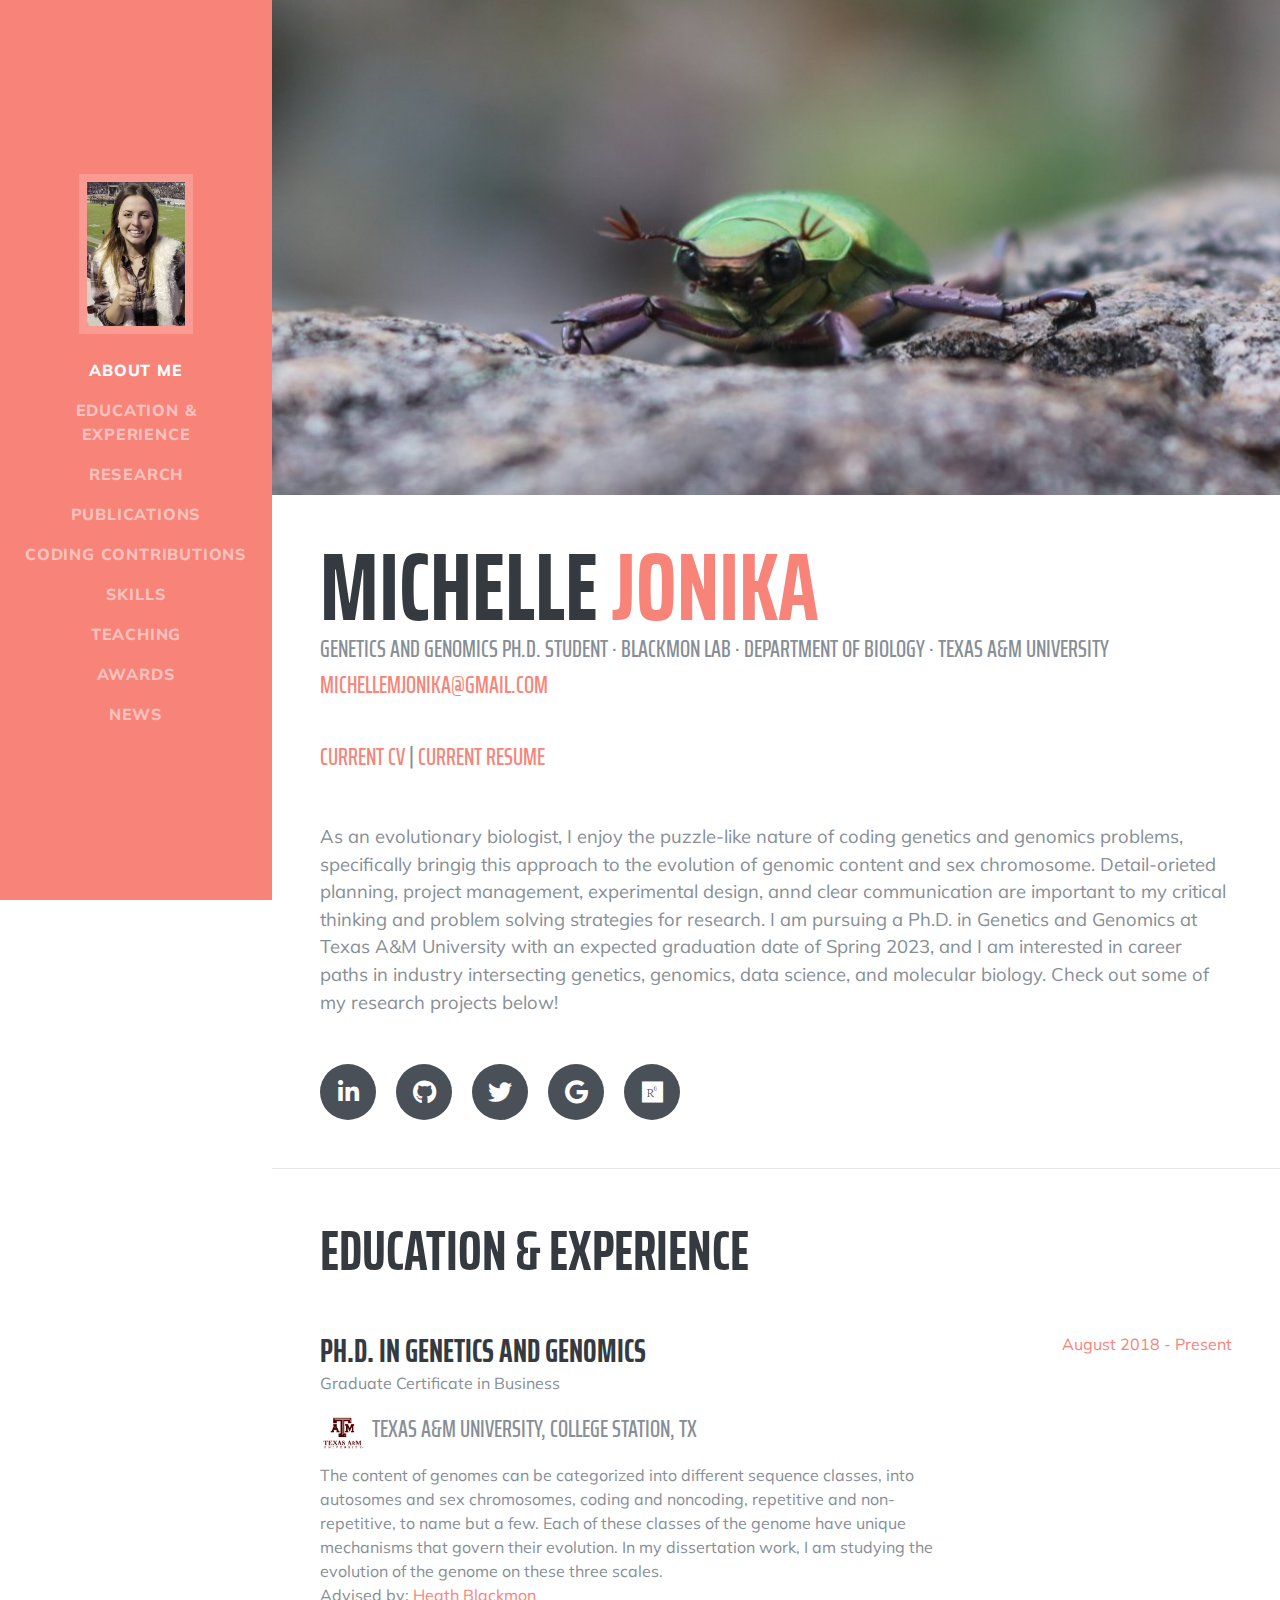
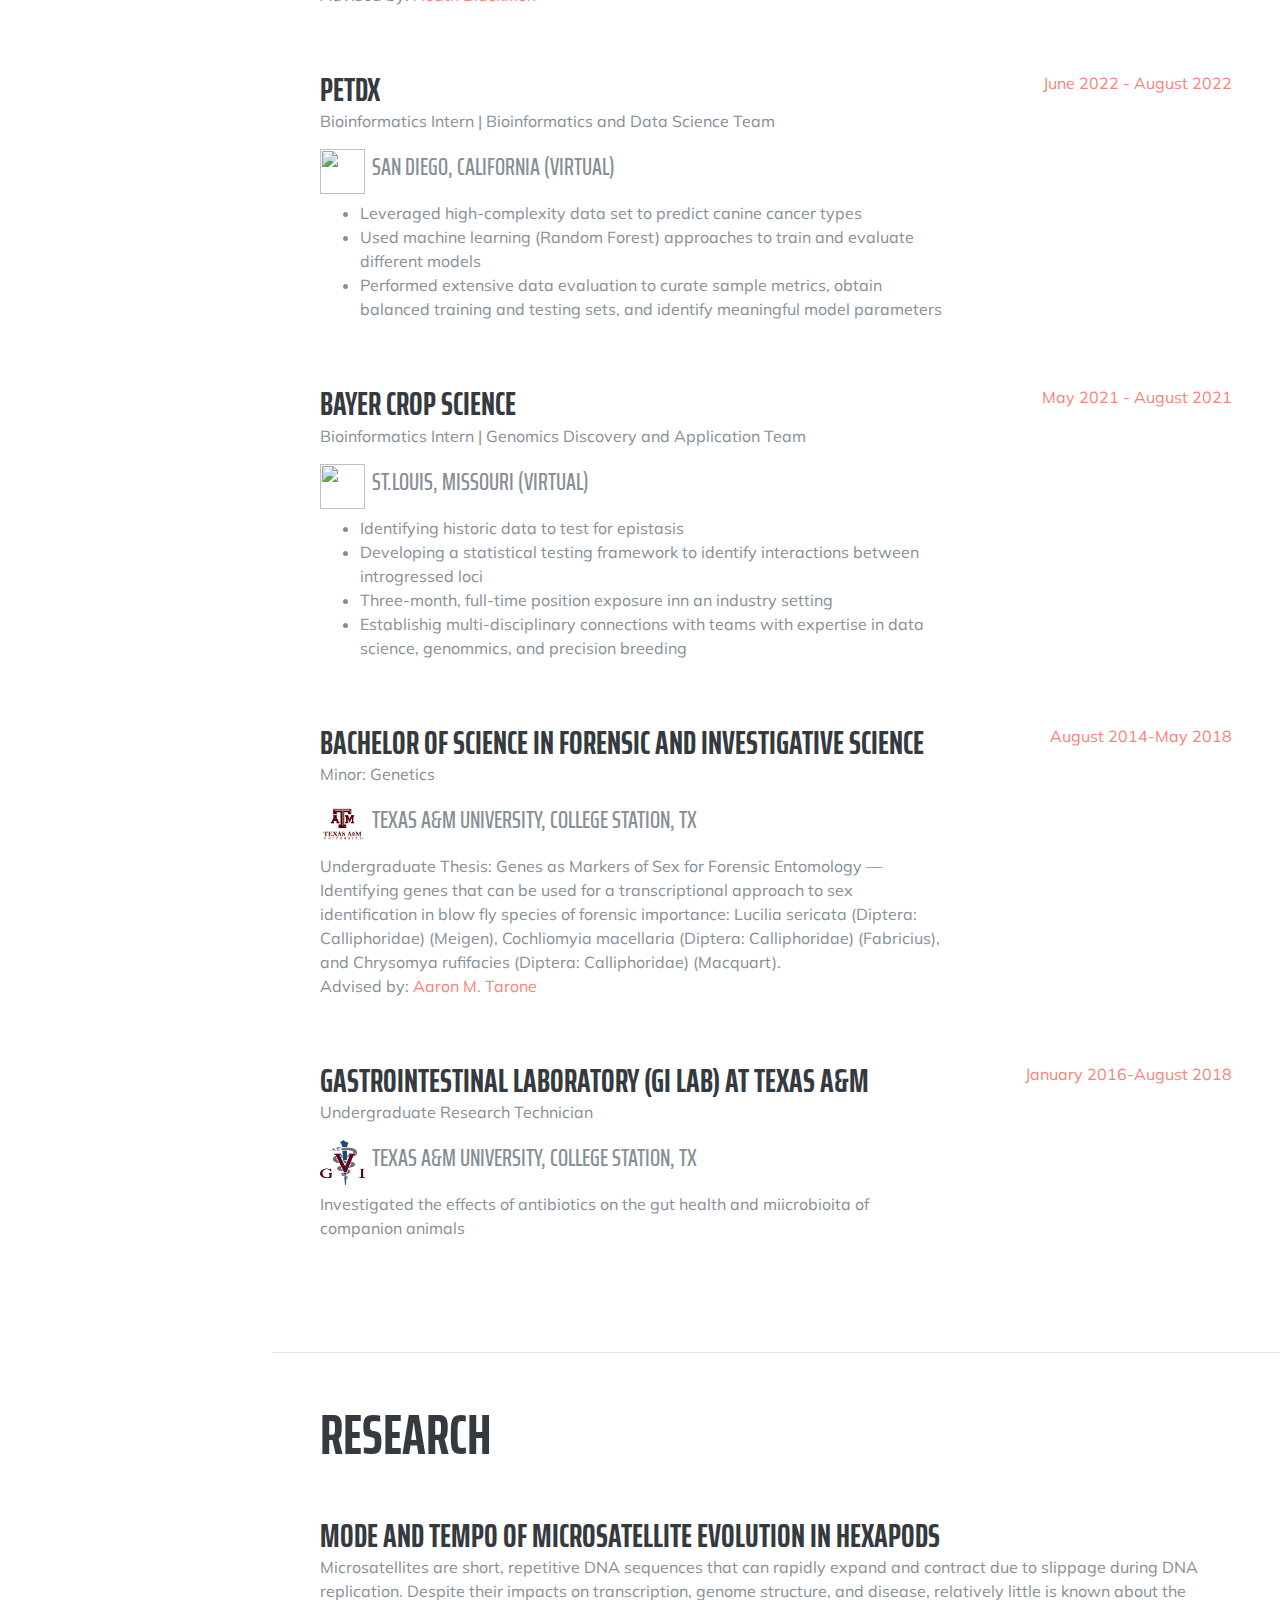
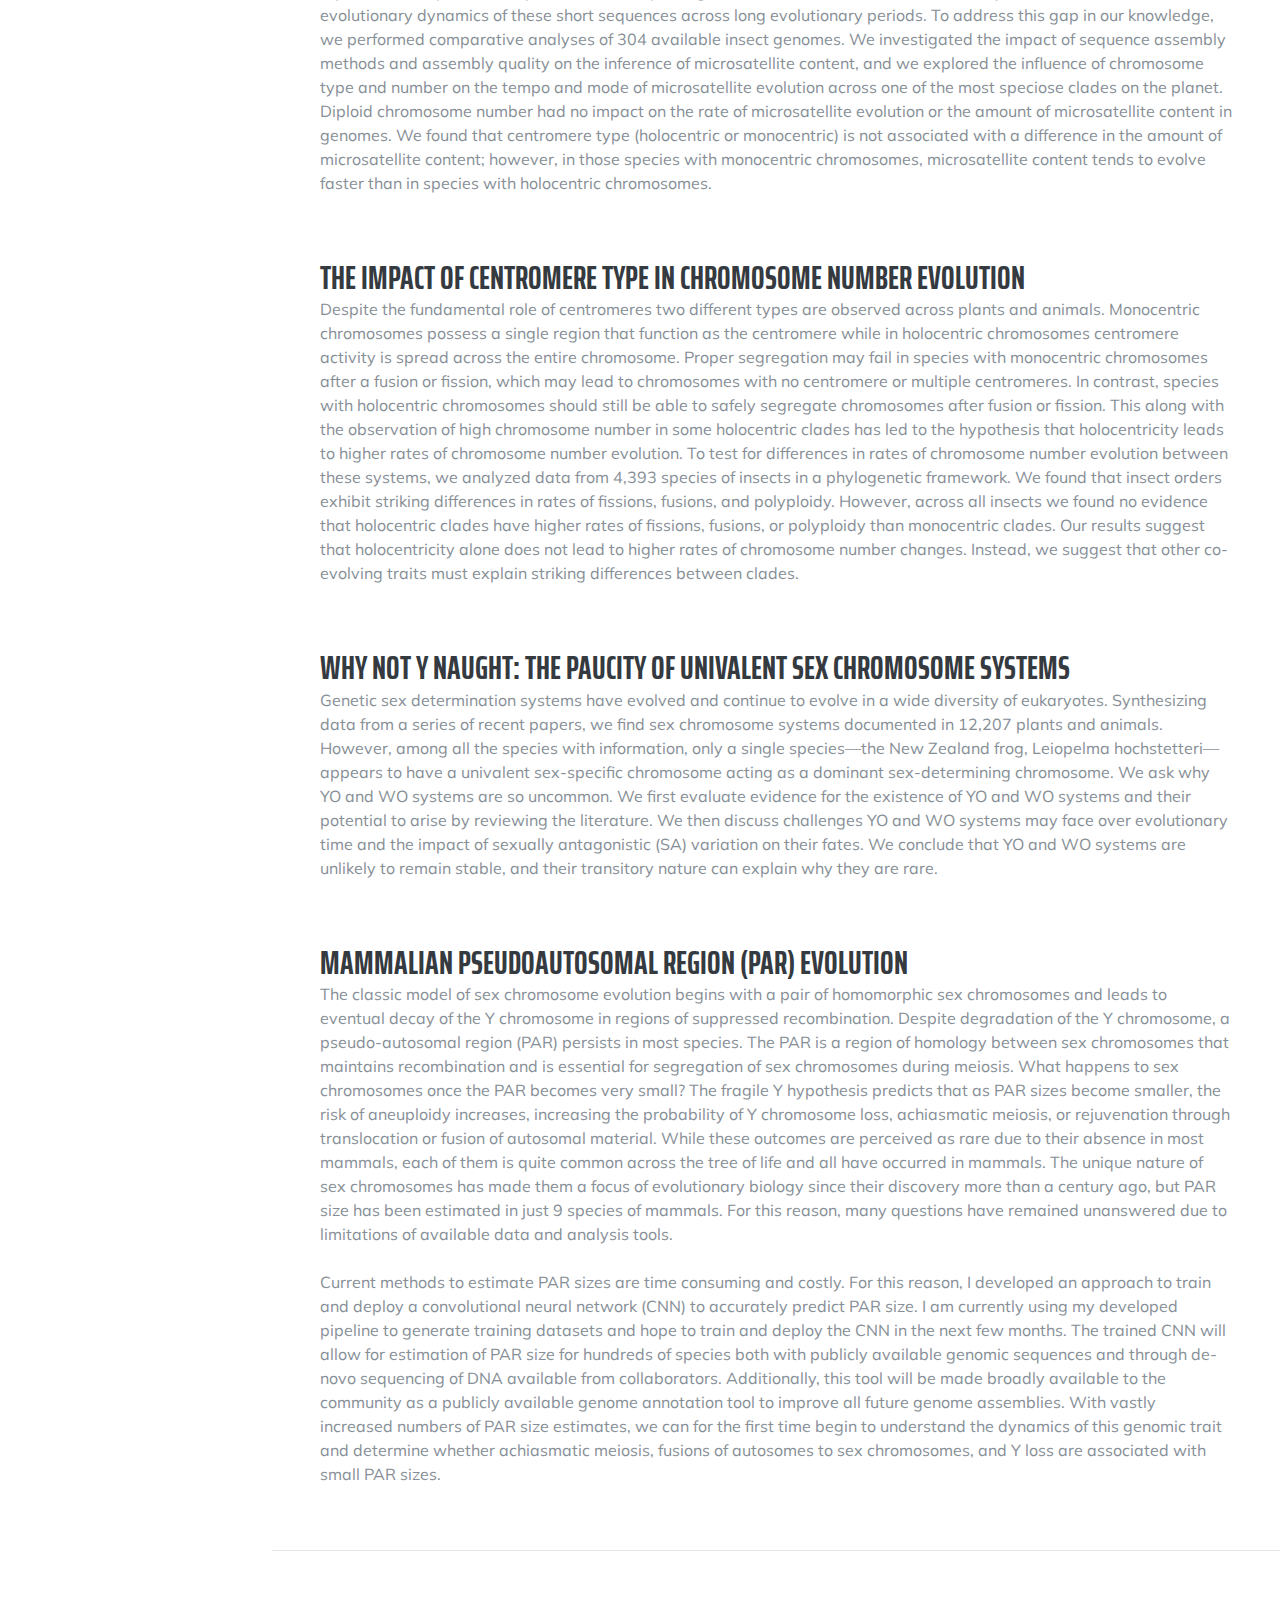
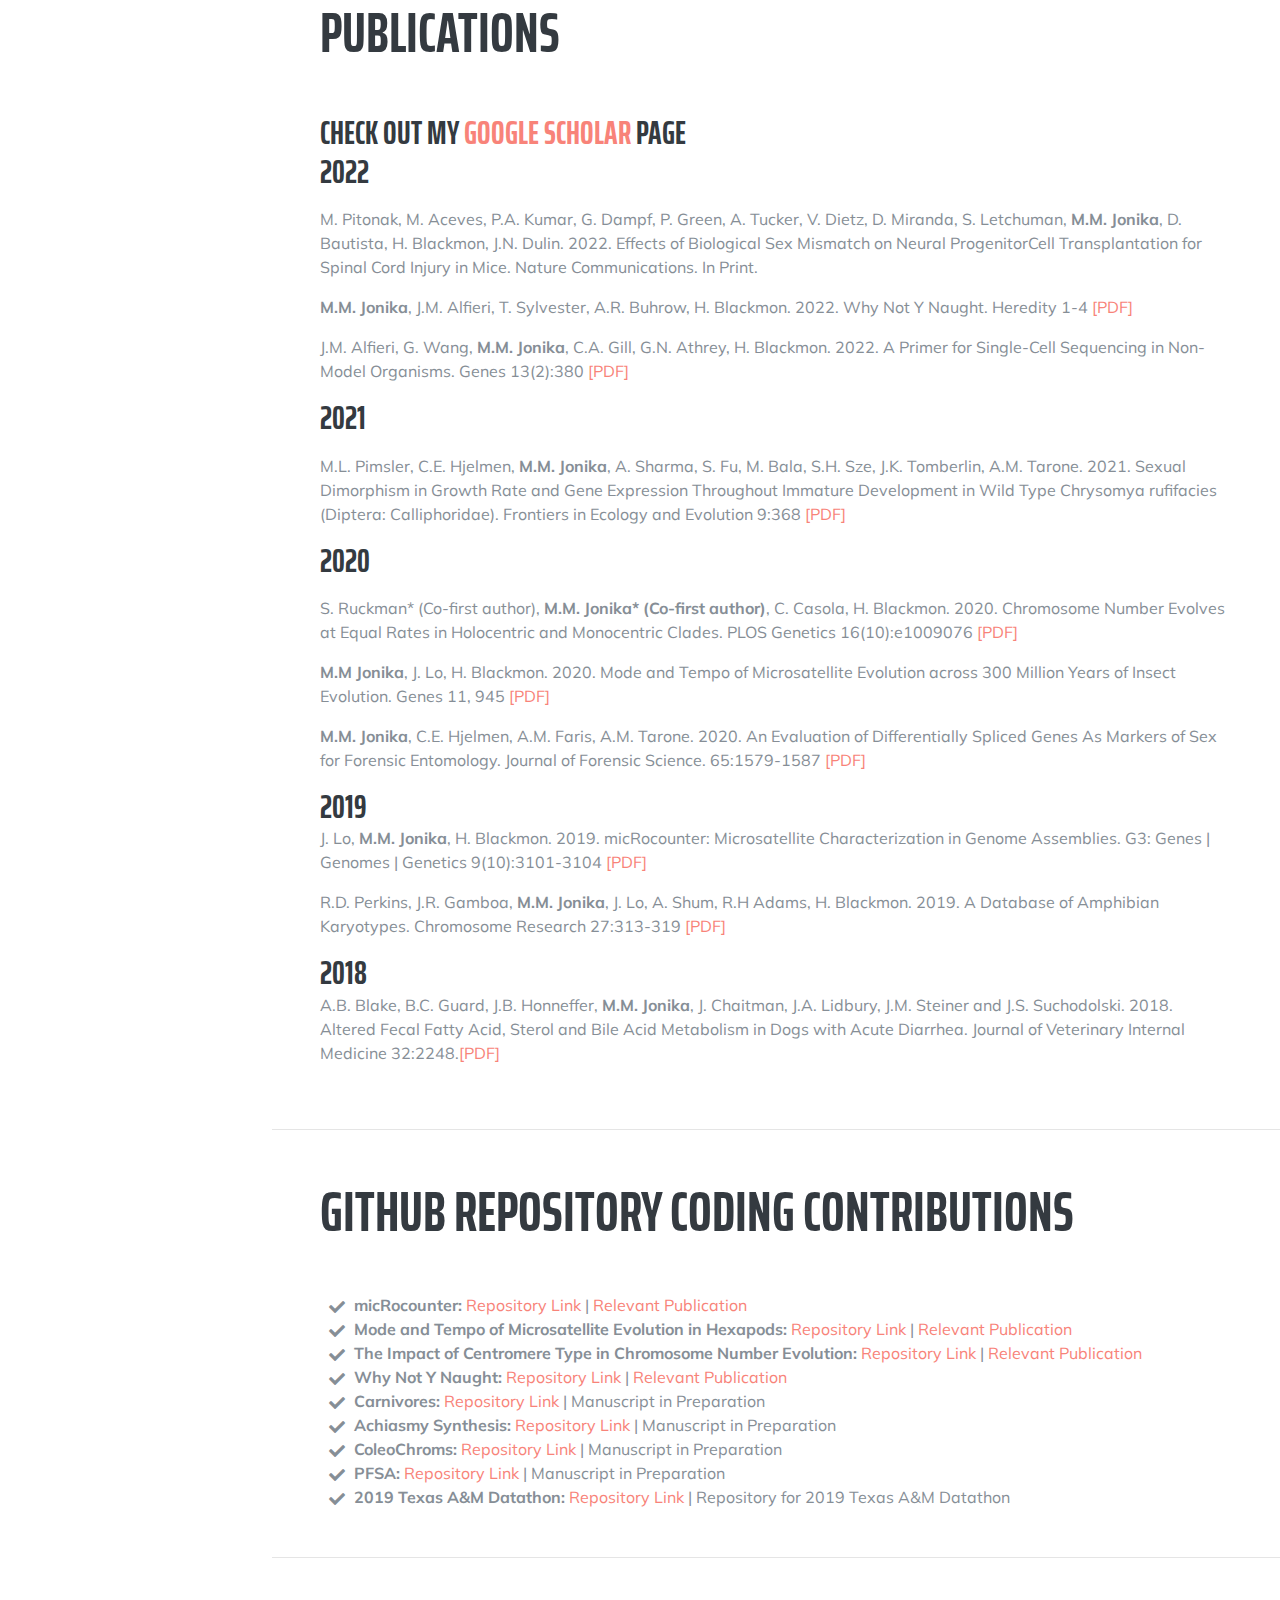
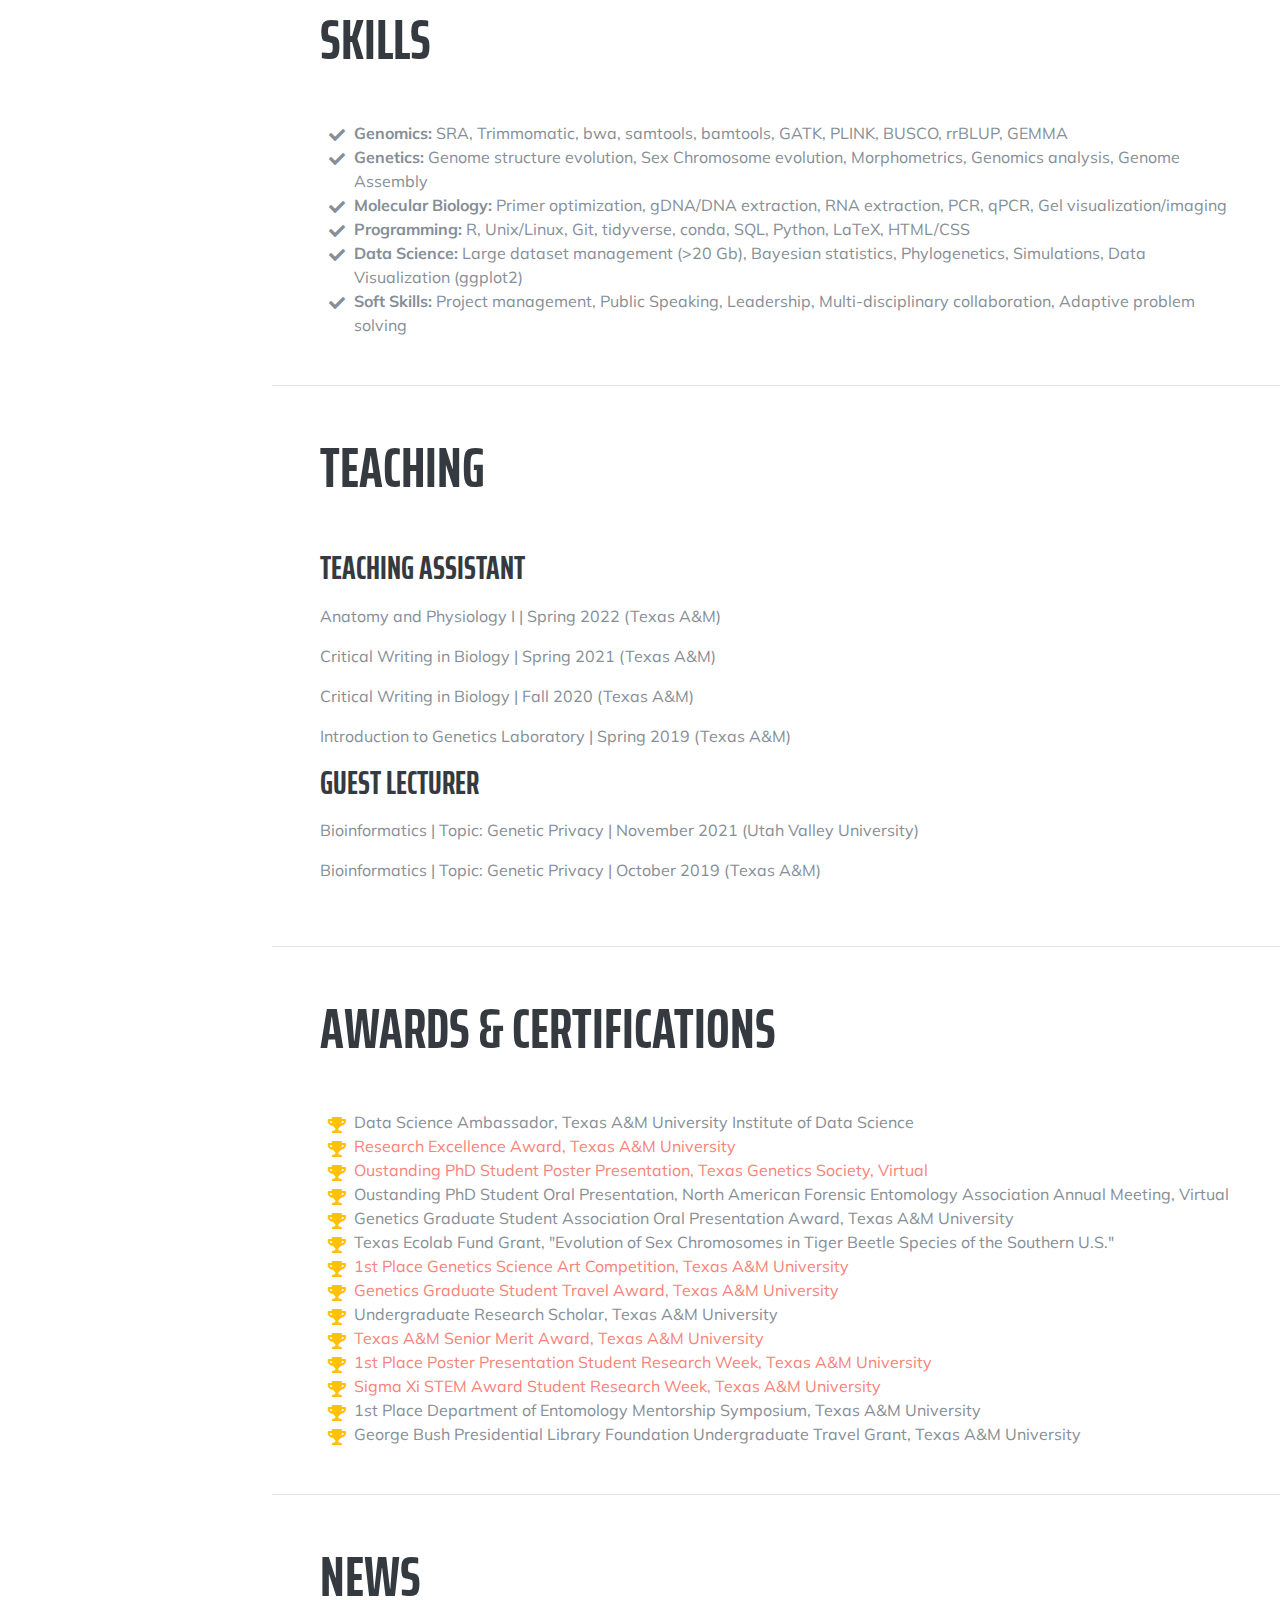
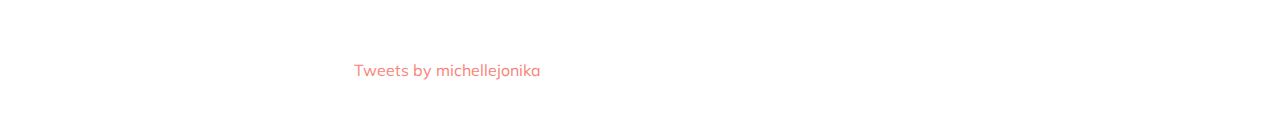
==== commit 5decb92e: "Update email" ====
--- a/index.html
+++ b/index.html
@@ -93,7 +93,7 @@
         <h1 class="mb-0">Michelle
           <span class="text-primary">Jonika</span>
         </h1>
-        <div class="subheading mb-5">Genetics and Genomics Ph.D. Student · Blackmon Lab · Department of Biology · Texas A&amp;M University <br><a href="mailto:name@email.com">Michelle19@tamu.edu</a><br><br>
+        <div class="subheading mb-5">Genetics and Genomics Ph.D. Student · Blackmon Lab · Department of Biology · Texas A&amp;M University <br><a href="mailto:name@email.com">michellemjonika@gmail.com</a><br><br>
         <a href="Jonika-CV.pdf">Current CV</a> |
         <a href="Jonika-Resume.pdf">Current Resume</a>
         </div>
@@ -141,10 +141,27 @@
             <span class="text-primary">August 2018 - Present</span>
           </div>
         </div>
-          
-        <div class="resume-item d-flex flex-column flex-md-row justify-content-between mb-5">
-          <div class="resume-content">
-            <h3 class="mb-0">Bayer Crop Science</h3> <p> Data Science Intern | Genomics Discovery and Application Intern </p>
+        
+        <div class="resume-item d-flex flex-column flex-md-row justify-content-between mb-5">
+          <div class="resume-content">
+            <h3 class="mb-0">PetDx</h3> <p> Bioinformatics Intern | Bioinformatics and Data Science Team </p>
+            <a href="https://petdx.com/"><img src="img/petdx_logo.svg" height = "45" width="45" alt="" style=float:left></a>
+            <div class="subheading mb-3"> &ensp;San Diego, California (Virtual)
+            </div>
+              <ul style="list-style-type:disc">
+                  <li>Leveraged high-complexity data set to predict canine cancer types</li>
+                  <li>Used machine learning (Random Forest) approaches to train and evaluate different models</li>
+                  <li>Performed extensive data evaluation to curate sample metrics, obtain balanced training and testing sets, and identify meaningful model parameters</li>
+              </ul>
+          </div>
+          <div class="resume-date text-md-right">
+            <span class="text-primary">June 2022 - August 2022</span>
+          </div>
+        </div>
+          
+        <div class="resume-item d-flex flex-column flex-md-row justify-content-between mb-5">
+          <div class="resume-content">
+            <h3 class="mb-0">Bayer Crop Science</h3> <p> Bioinformatics Intern | Genomics Discovery and Application Team </p>
             <a href="https://www.cropscience.bayer.com/"><img src="img/bayer_logo.svg" height = "45" width="45" alt="" style=float:left></a>
             <div class="subheading mb-3"> &ensp;St.Louis, Missouri (Virtual)
             </div>
@@ -230,11 +247,12 @@
       <div class="w-100">
         <h2 class="mb-5">Publications</h2>
           <h3 class="mb-0">Check out my <a href="https://scholar.google.com/citations?user=1-NTzLkAAAAJ&hl=en">Google Scholar</a> page</h3>
-          
+         
          <div class="resume-item d-flex flex-column flex-md-row justify-content-between">
          <div class="resume-content">
             <h3 class="mb-0">2022</h3>
             <p></p>
+            <p>M. Pitonak, M. Aceves, P.A. Kumar, G. Dampf, P. Green, A. Tucker, V. Dietz, D. Miranda, S. Letchuman, <b>M.M. Jonika</b>, D. Bautista, H. Blackmon, J.N. Dulin. 2022. Effects of Biological Sex Mismatch on Neural ProgenitorCell Transplantation for Spinal Cord Injury in Mice. Nature Communications. In Print.</p>
             <p><b>M.M. Jonika</b>, J.M. Alfieri, T. Sylvester, A.R. Buhrow, H. Blackmon. 2022. Why Not Y Naught. Heredity 1-4 <a href="2022b.pdf">[PDF]</a></p>
             <p>J.M. Alfieri, G. Wang, <b>M.M. Jonika</b>, C.A. Gill, G.N. Athrey, H. Blackmon. 2022. A Primer for Single-Cell Sequencing in Non-Model Organisms. Genes 13(2):380 <a href="2022a.pdf">[PDF]</a></p>
           </div>
@@ -387,14 +405,7 @@
             <p>Bioinformatics | Topic: Genetic Privacy | October 2019 (Texas A&amp;M) </p>
           </div>
           </div>
-          
-        <div class="resume-item d-flex flex-column flex-md-row justify-content-between">
-         <div class="resume-content">
-            <h3 class="mb-0">Supplemental Instructor</h3>
-            <p></p>
-            <p>Organic Chemistry II | Spring 2018 (Texas A&amp;M)</p>
-          </div>
-          </div> 
+           
         </div>
 
     </section>
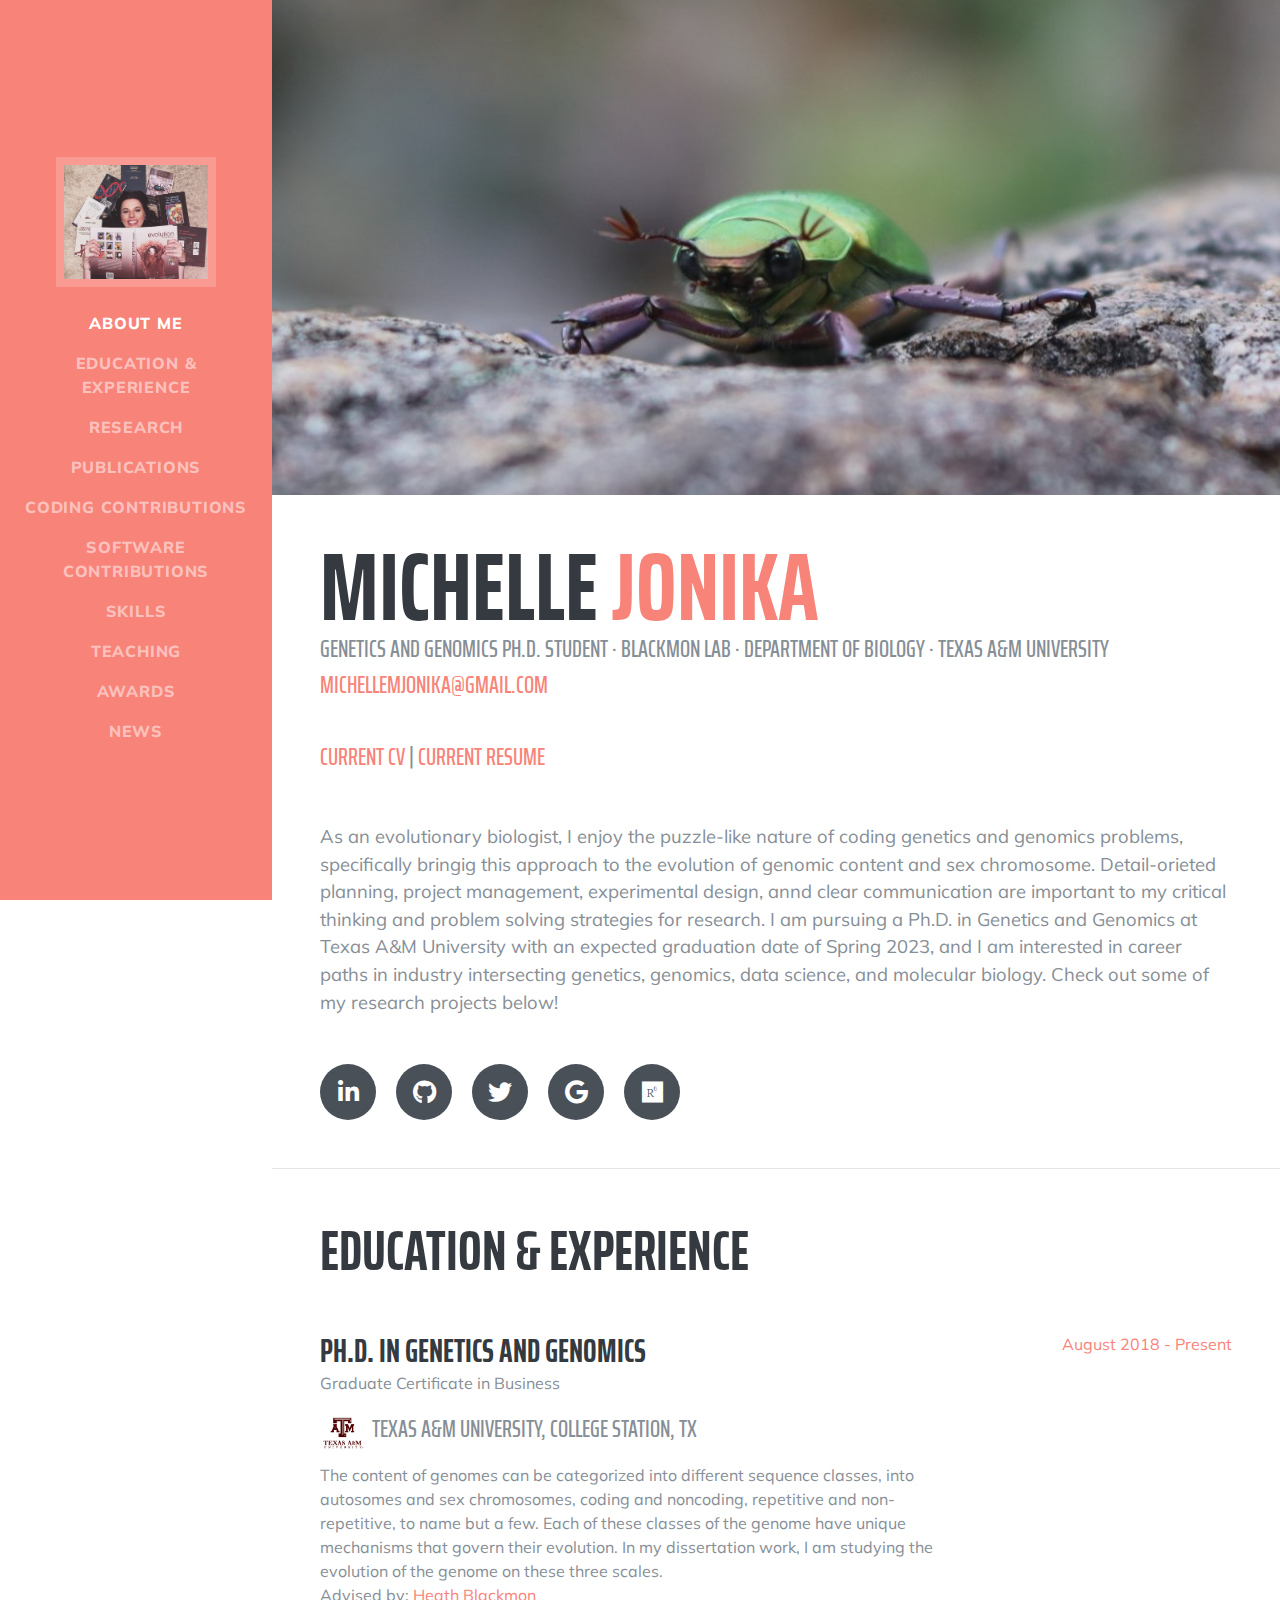
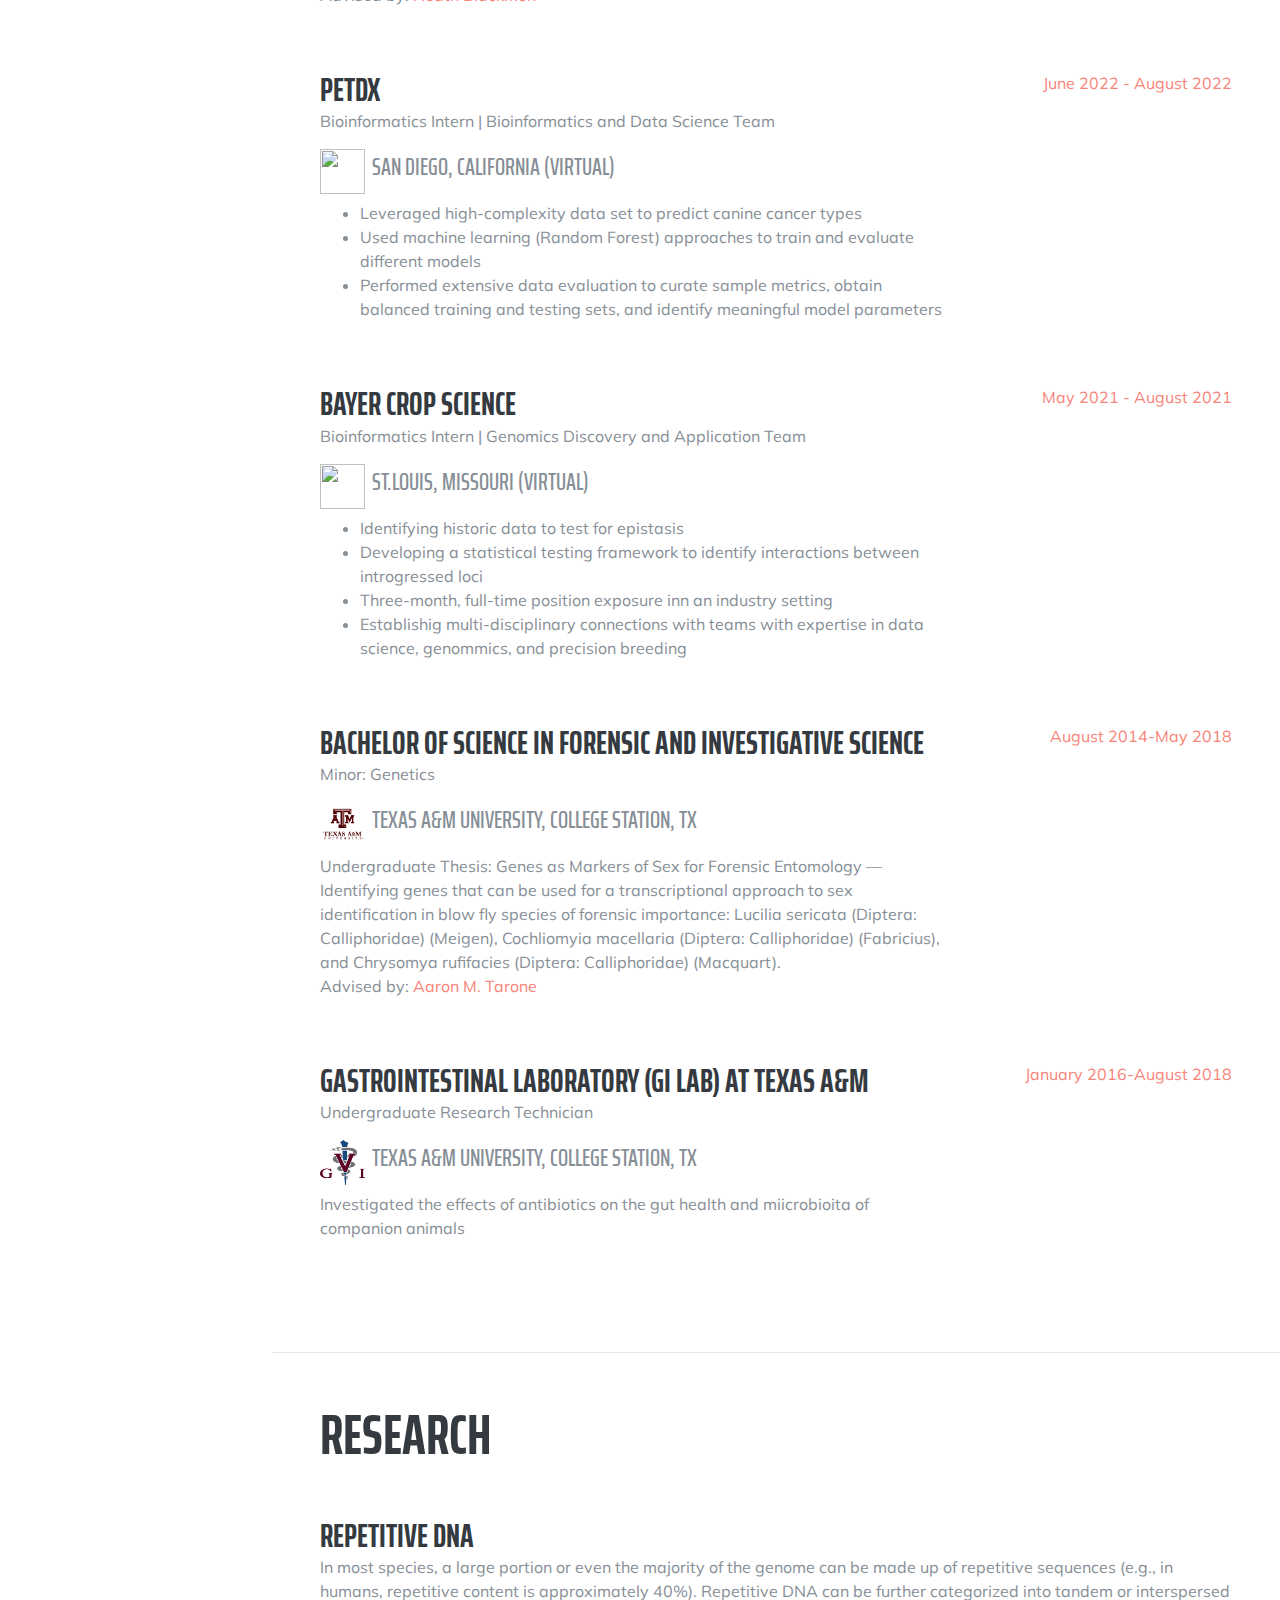
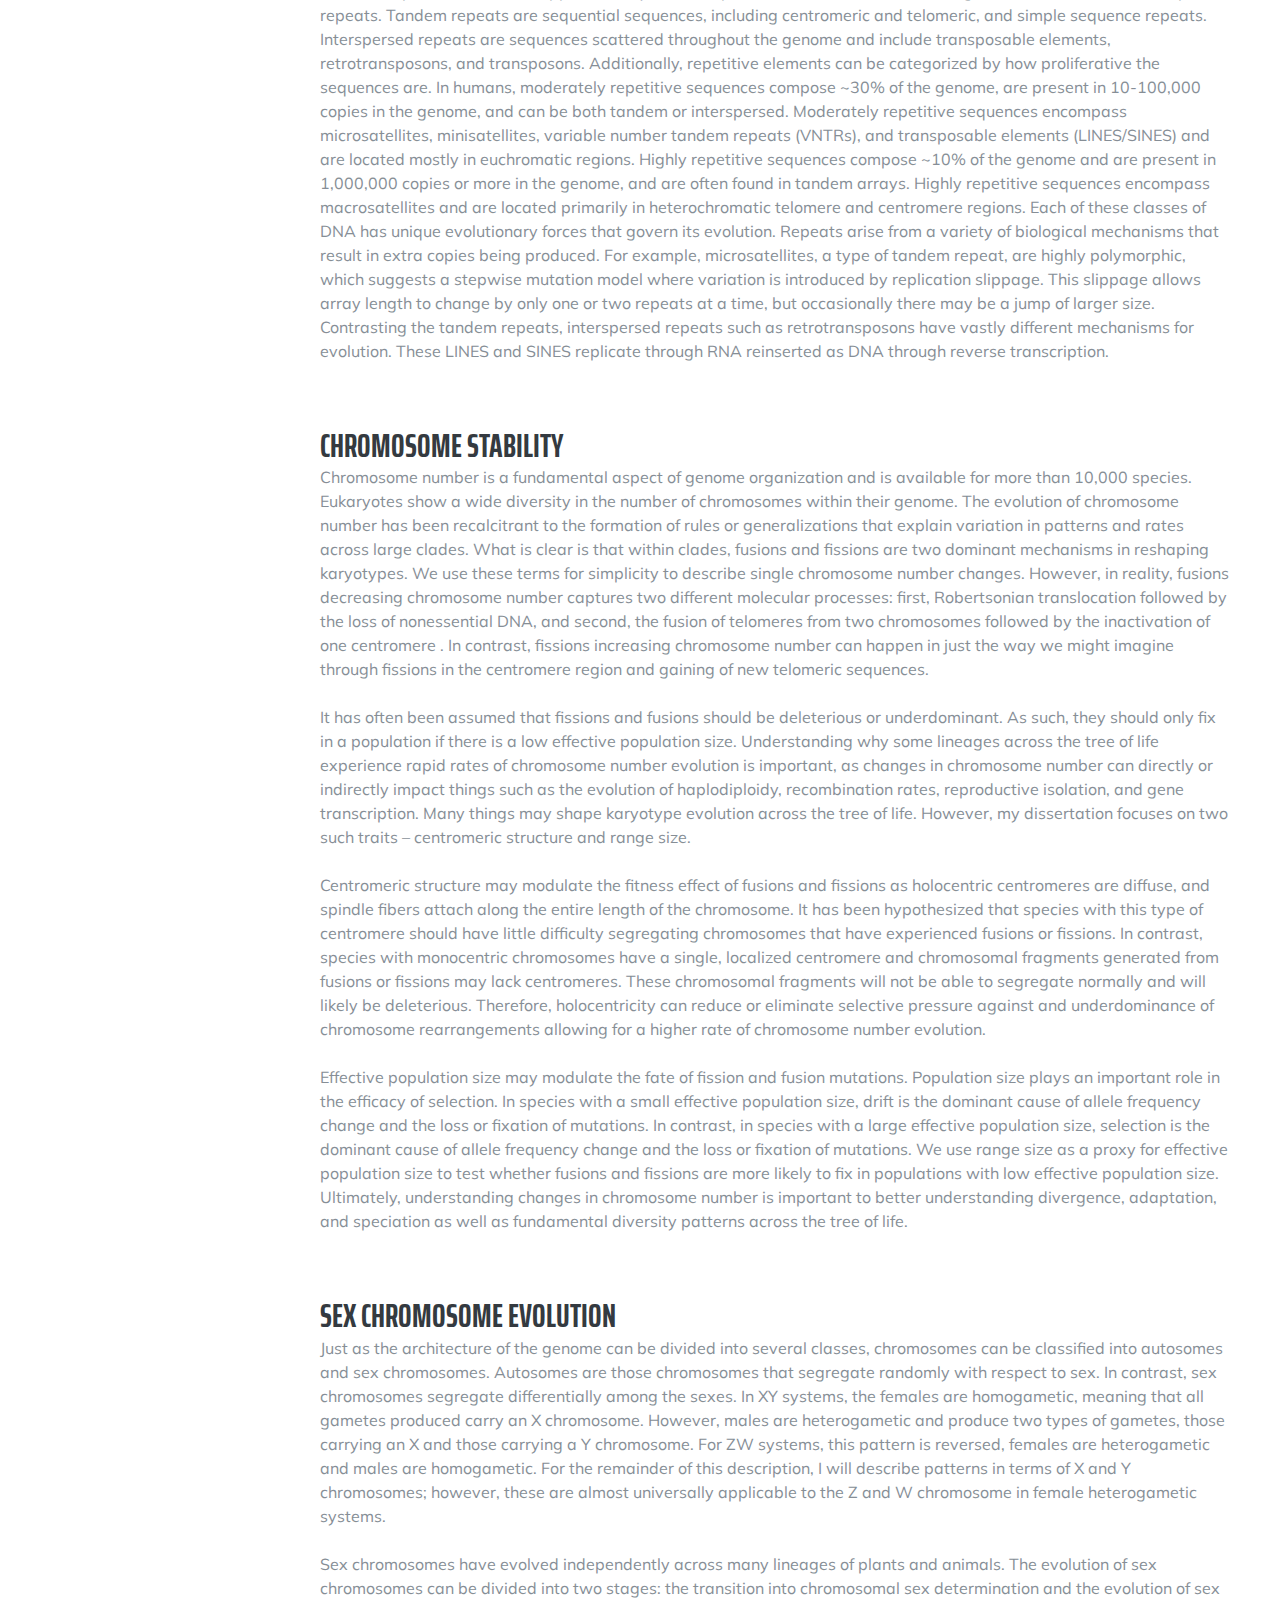
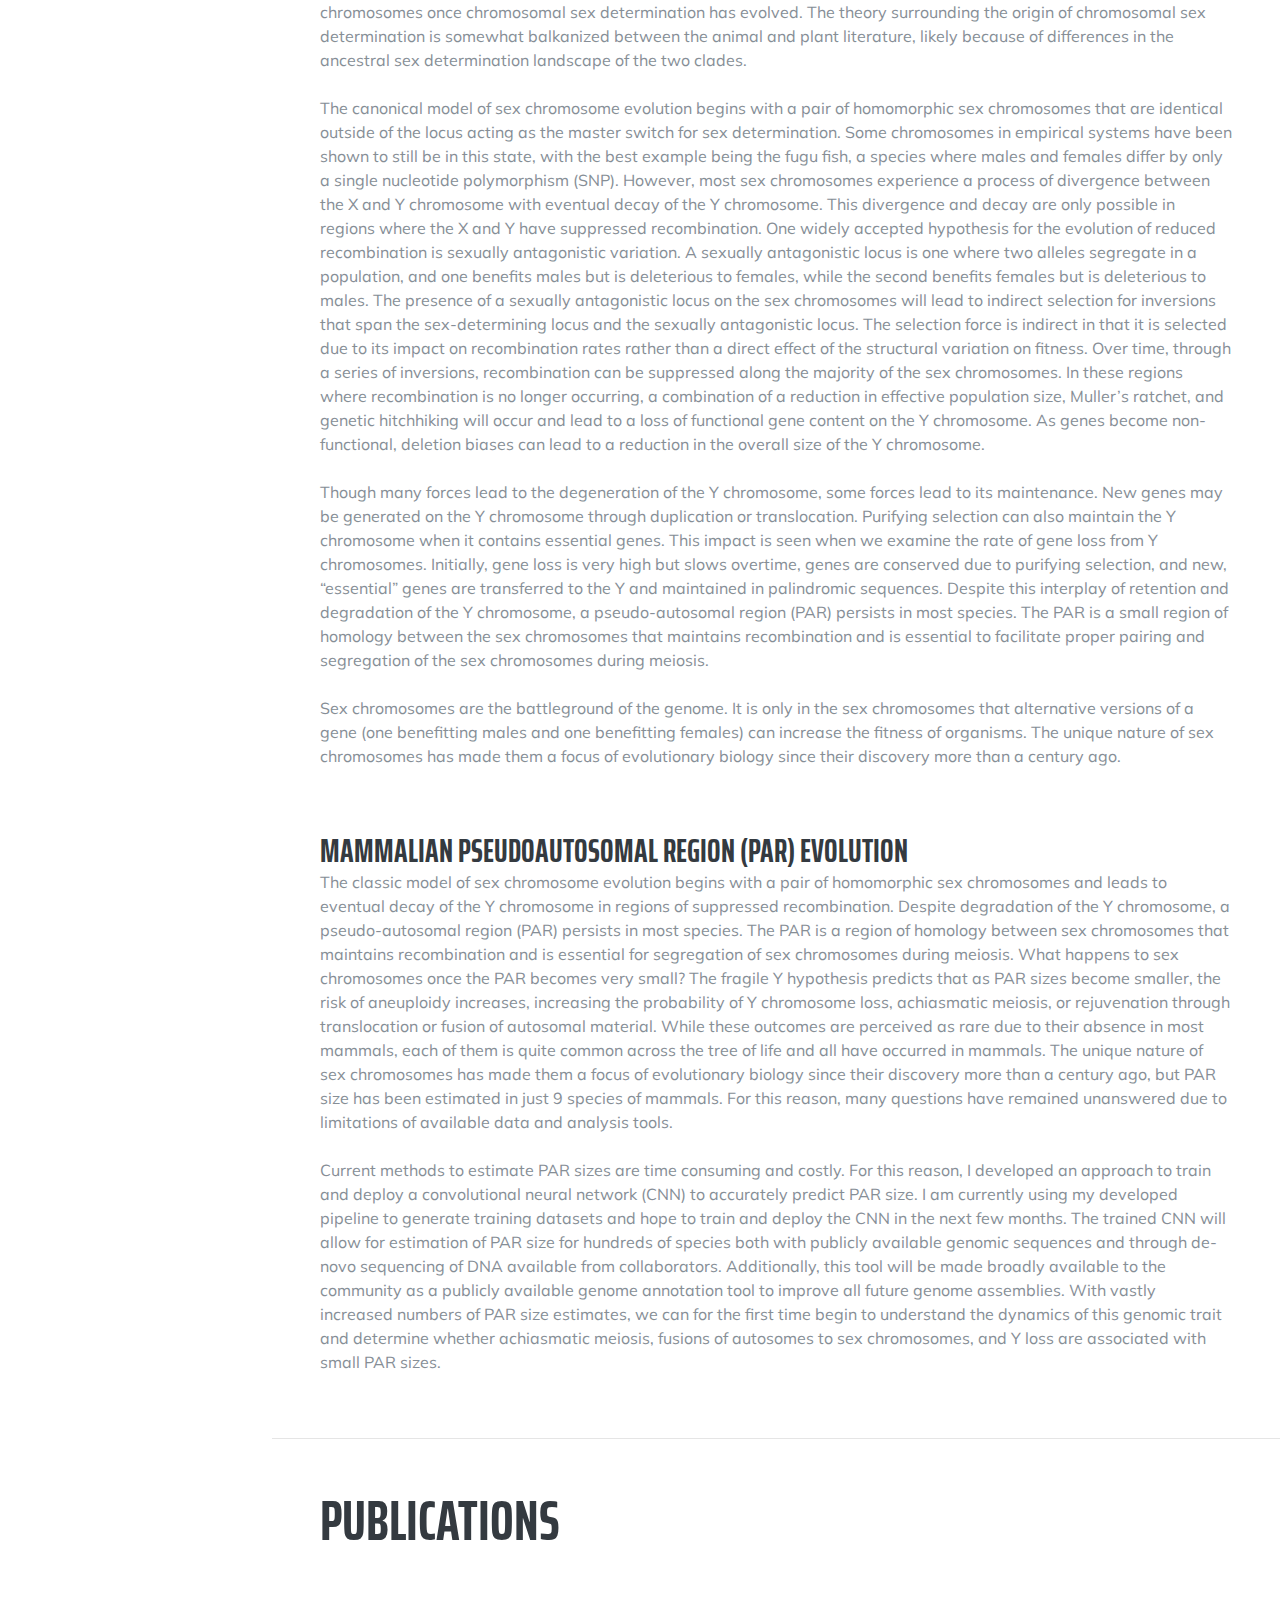
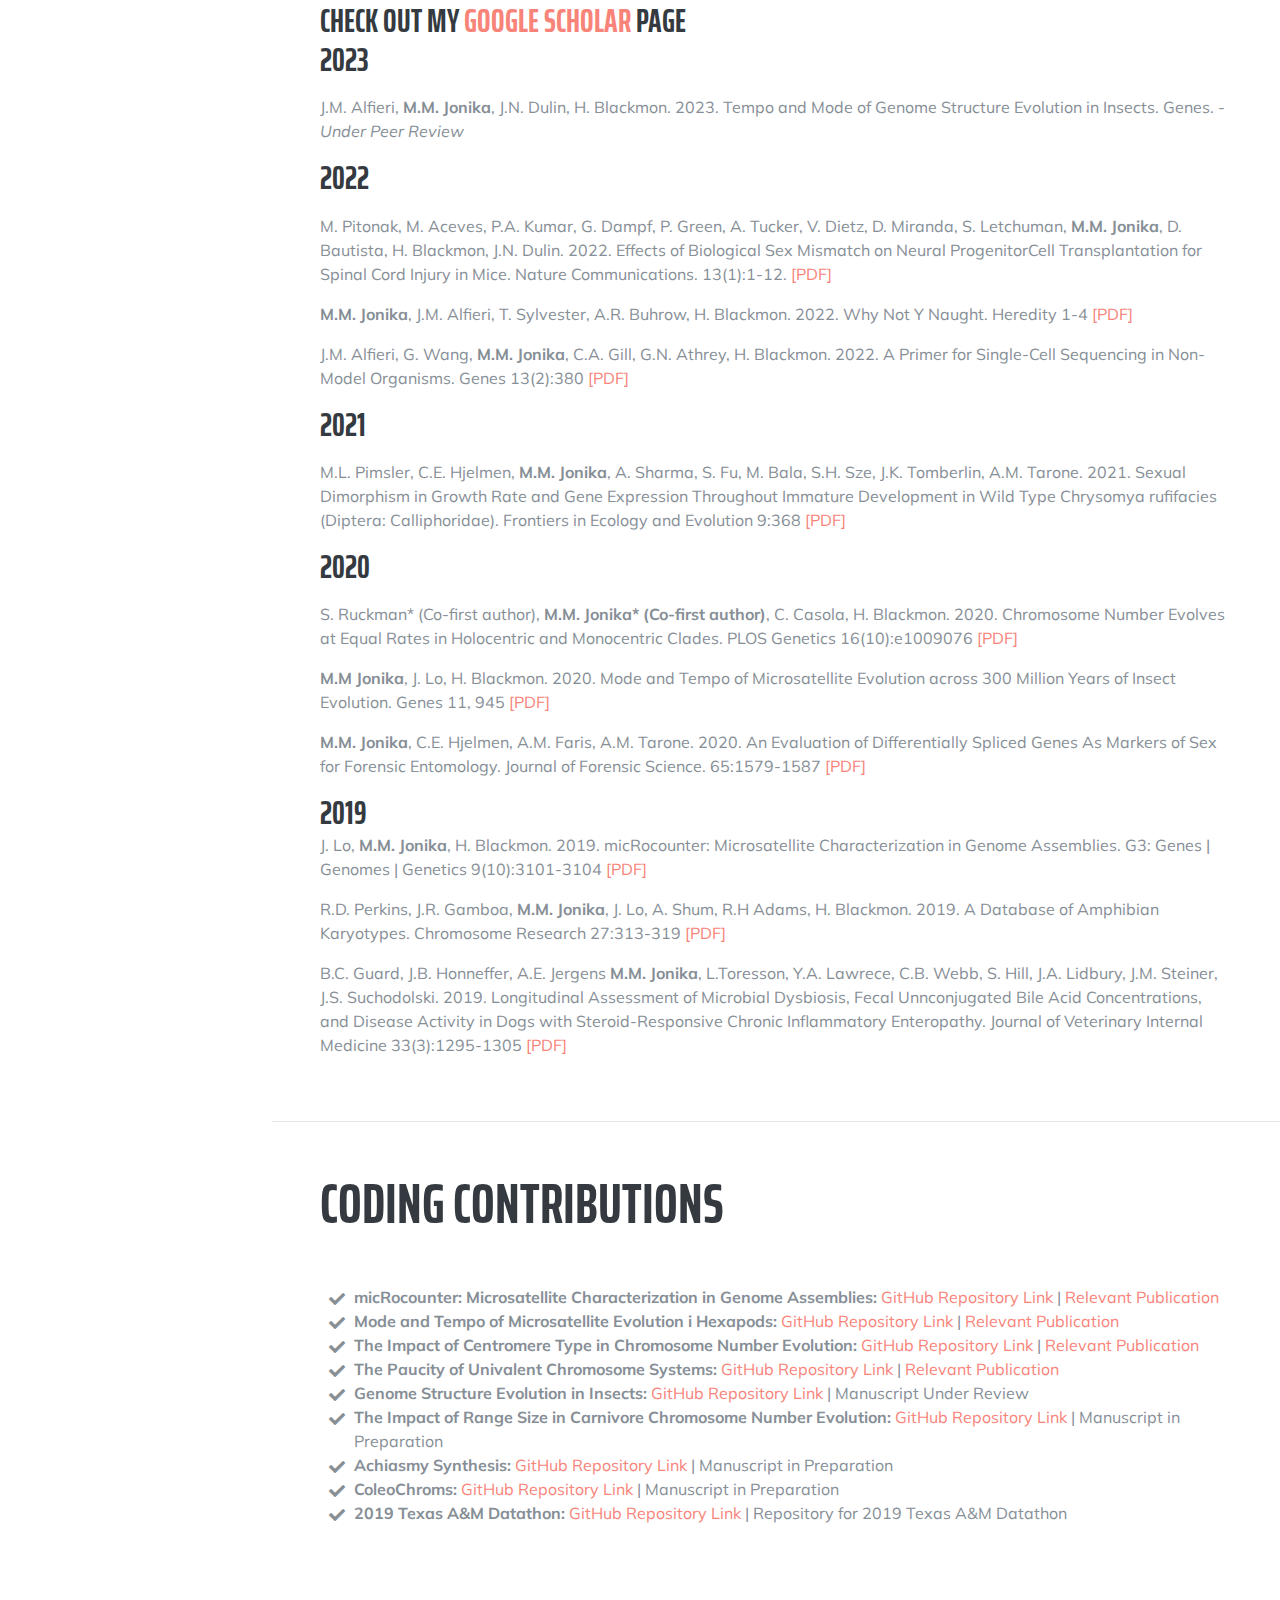
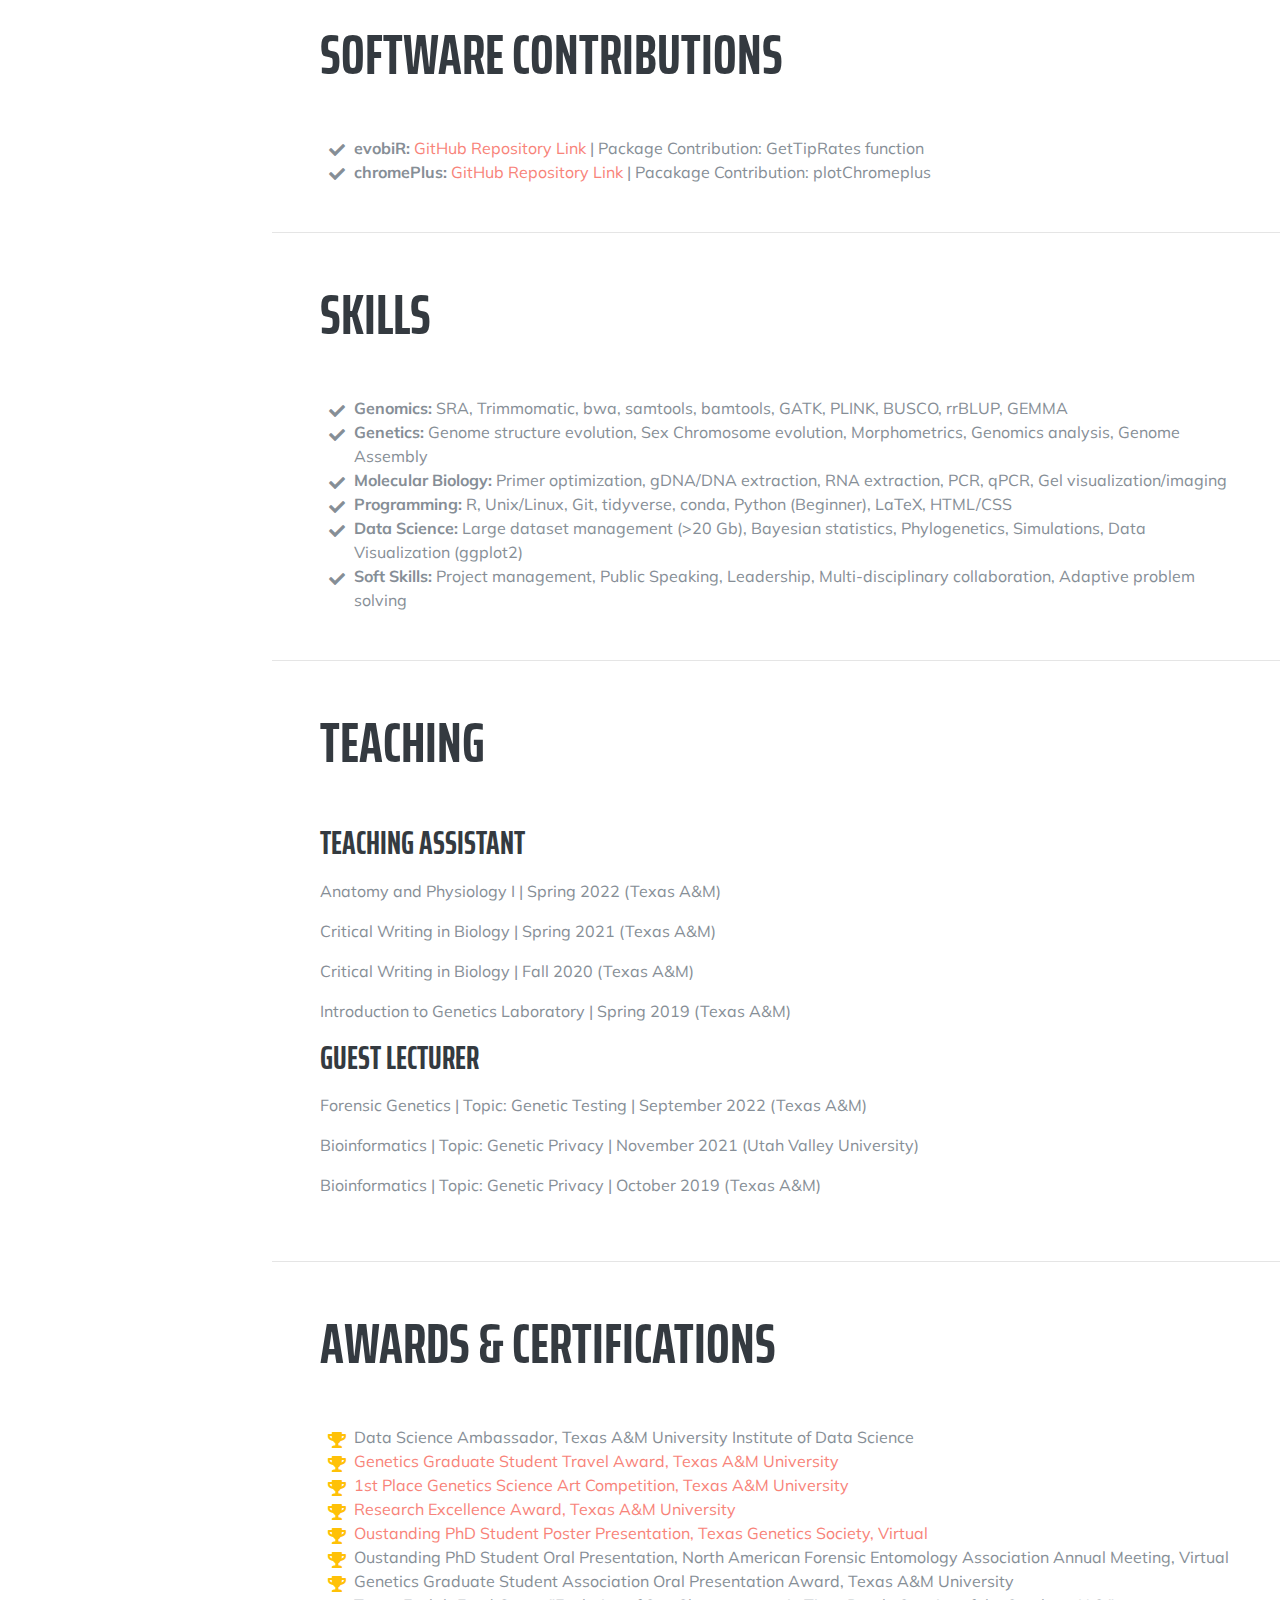
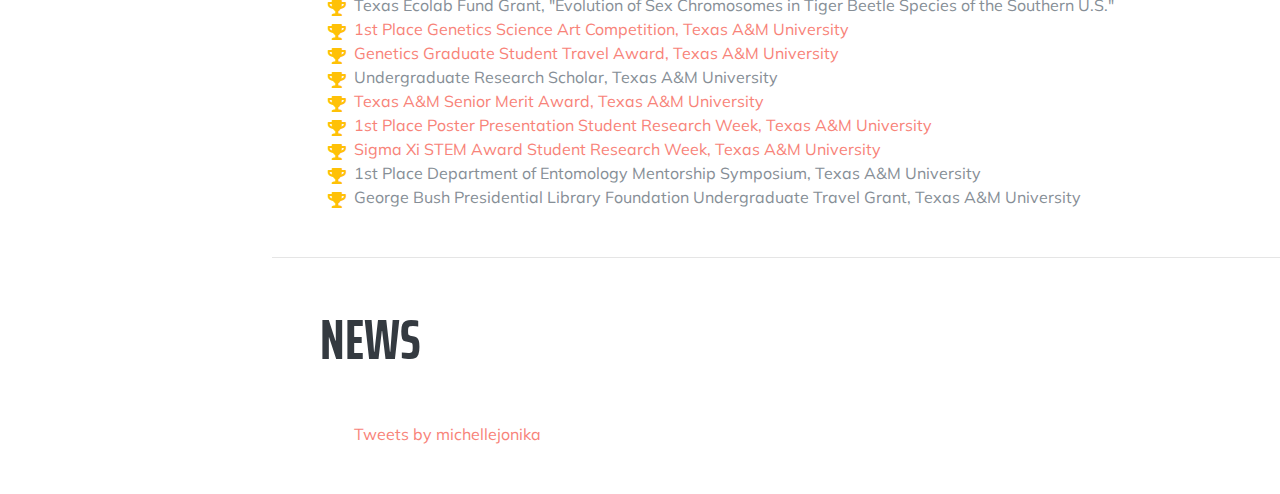
==== commit 64477a35: "Update website" ====
--- a/index.html
+++ b/index.html
@@ -64,6 +64,9 @@
         </li>
         <li class="nav-item">
           <a class="nav-link js-scroll-trigger" href="#coding">Coding Contributions</a>
+        </li>
+        <li class="nav-item">
+          <a class="nav-link js-scroll-trigger" href="#software">Software Contributions</a>
         </li>
         <li class="nav-item">
           <a class="nav-link js-scroll-trigger" href="#skills">Skills</a>
@@ -211,22 +214,30 @@
 
         <div class="resume-item d-flex flex-column flex-md-row justify-content-between mb-5">
           <div class="resume-content">
-            <h3 class="mb-0">Mode and Tempo of Microsatellite Evolution in Hexapods</h3>
-            <p>Microsatellites are short, repetitive DNA sequences that can rapidly expand and contract due to slippage during DNA replication. Despite their impacts on transcription, genome structure, and disease, relatively little is known about the evolutionary dynamics of these short sequences across long evolutionary periods. To address this gap in our knowledge, we performed comparative analyses of 304 available insect genomes. We investigated the impact of sequence assembly methods and assembly quality on the inference of microsatellite content, and we explored the influence of chromosome type and number on the tempo and mode of microsatellite evolution across one of the most speciose clades on the planet. Diploid chromosome number had no impact on the rate of microsatellite evolution or the amount of microsatellite content in genomes. We found that centromere type (holocentric or monocentric) is not associated with a difference in the amount of microsatellite content; however, in those species with monocentric chromosomes, microsatellite content tends to evolve faster than in species with holocentric chromosomes.</p>
+            <h3 class="mb-0">Repetitive DNA</h3>
+            <p>In most species, a large portion or even the majority of the genome can be made up of repetitive sequences (e.g., in humans, repetitive content is approximately 40%). Repetitive DNA can be further categorized into tandem or interspersed repeats. Tandem repeats are sequential sequences, including centromeric and telomeric, and simple sequence repeats. Interspersed repeats are sequences scattered throughout the genome and include transposable elements, retrotransposons, and transposons. Additionally, repetitive elements can be categorized by how proliferative the sequences are. In humans, moderately repetitive sequences compose ~30% of the genome, are present in 10-100,000 copies in the genome, and can be both tandem or interspersed. Moderately repetitive sequences encompass microsatellites, minisatellites, variable number tandem repeats (VNTRs), and transposable elements (LINES/SINES) and are located mostly in euchromatic regions. Highly repetitive sequences compose ~10% of the genome and are present in 1,000,000 copies or more in the genome, and are often found in tandem arrays. Highly repetitive sequences encompass macrosatellites and are located primarily in heterochromatic telomere and centromere regions. Each of these classes of DNA has unique evolutionary forces that govern its evolution. Repeats arise from a variety of biological mechanisms that result in extra copies being produced. For example, microsatellites, a type of tandem repeat, are highly polymorphic, which suggests a stepwise mutation model where variation is introduced by replication slippage. This slippage allows array length to change by only one or two repeats at a time, but occasionally there may be a jump of larger size. Contrasting the tandem repeats, interspersed repeats such as retrotransposons have vastly different mechanisms for evolution. These LINES and SINES replicate through RNA reinserted as DNA through reverse transcription.</p>
           </div>
         </div>
           
           <div class="resume-item d-flex flex-column flex-md-row justify-content-between mb-5">
           <div class="resume-content">
-            <h3 class="mb-0">The Impact of Centromere Type in Chromosome Number Evolution</h3>
-            <p>Despite the fundamental role of centromeres two different types are observed across plants and animals. Monocentric chromosomes possess a single region that function as the centromere while in holocentric chromosomes centromere activity is spread across the entire chromosome. Proper segregation may fail in species with monocentric chromosomes after a fusion or fission, which may lead to chromosomes with no centromere or multiple centromeres. In contrast, species with holocentric chromosomes should still be able to safely segregate chromosomes after fusion or fission. This along with the observation of high chromosome number in some holocentric clades has led to the hypothesis that holocentricity leads to higher rates of chromosome number evolution. To test for differences in rates of chromosome number evolution between these systems, we analyzed data from 4,393 species of insects in a phylogenetic framework. We found that insect orders exhibit striking differences in rates of fissions, fusions, and polyploidy. However, across all insects we found no evidence that holocentric clades have higher rates of fissions, fusions, or polyploidy than monocentric clades. Our results suggest that holocentricity alone does not lead to higher rates of chromosome number changes. Instead, we suggest that other co-evolving traits must explain striking differences between clades.</p>
-          </div>
-        </div>
-          
-        <div class="resume-item d-flex flex-column flex-md-row justify-content-between mb-5">
-          <div class="resume-content">
-            <h3 class="mb-0">Why Not Y Naught: The Paucity of Univalent Sex Chromosome Systems</h3>
-            <p>Genetic sex determination systems have evolved and continue to evolve in a wide diversity of eukaryotes. Synthesizing data from a series of recent papers, we find sex chromosome systems documented in 12,207 plants and animals. However, among all the species with information, only a single species—the New Zealand frog, Leiopelma hochstetteri—appears to have a univalent sex-specific chromosome acting as a dominant sex-determining chromosome. We ask why YO and WO systems are so uncommon. We first evaluate evidence for the existence of YO and WO systems and their potential to arise by reviewing the literature. We then discuss challenges YO and WO systems may face over evolutionary time and the impact of sexually antagonistic (SA) variation on their fates. We conclude that YO and WO systems are unlikely to remain stable, and their transitory nature can explain why they are rare.</p>
+            <h3 class="mb-0">Chromosome Stability</h3>
+            <p>Chromosome number is a fundamental aspect of genome organization and is available for more than 10,000 species. Eukaryotes show a wide diversity in the number of chromosomes within their genome. The evolution of chromosome number has been recalcitrant to the formation of rules or generalizations that explain variation in patterns and rates across large clades. What is clear is that within clades, fusions and fissions are two dominant mechanisms in reshaping karyotypes. We use these terms for simplicity to describe single chromosome number changes. However, in reality, fusions decreasing chromosome number captures two different molecular processes: first, Robertsonian translocation followed by the loss of nonessential DNA, and second, the fusion of telomeres from two chromosomes followed by the inactivation of one centromere . In contrast, fissions increasing chromosome number can happen in just the way we might imagine through fissions in the centromere region and gaining of new telomeric sequences.<br><br>
+            It has often been assumed that fissions and fusions should be deleterious or underdominant. As such, they should only fix in a population if there is a low effective population size. Understanding why some lineages across the tree of life experience rapid rates of chromosome number evolution is important, as changes in chromosome number can directly or indirectly impact things such as the evolution of haplodiploidy, recombination rates, reproductive isolation, and gene transcription. Many things may shape karyotype evolution across the tree of life. However, my dissertation focuses on two such traits – centromeric structure and range size. <br><br>
+            Centromeric structure may modulate the fitness effect of fusions and fissions as holocentric centromeres are diffuse, and spindle fibers attach along the entire length of the chromosome. It has been hypothesized that species with this type of centromere should have little difficulty segregating chromosomes that have experienced fusions or fissions. In contrast, species with monocentric chromosomes have a single, localized centromere and chromosomal fragments generated from fusions or fissions may lack centromeres. These chromosomal fragments will not be able to segregate normally and will likely be deleterious. Therefore, holocentricity can reduce or eliminate selective pressure against and underdominance of chromosome rearrangements allowing for a higher rate of chromosome number evolution. <br><br>
+            Effective population size may modulate the fate of fission and fusion mutations. Population size plays an important role in the efficacy of selection. In species with a small effective population size, drift is the dominant cause of allele frequency change and the loss or fixation of mutations. In contrast, in species with a large effective population size, selection is the dominant cause of allele frequency change and the loss or fixation of mutations. We use range size as a proxy for effective population size to test whether fusions and fissions are more likely to fix in populations with low effective population size. Ultimately, understanding changes in chromosome number is important to better understanding divergence, adaptation, and speciation as well as fundamental diversity patterns across the tree of life.</p>
+          </div>
+        </div>
+          
+        <div class="resume-item d-flex flex-column flex-md-row justify-content-between mb-5">
+          <div class="resume-content">
+            <h3 class="mb-0">Sex Chromosome Evolution</h3>
+            <p>Just as the architecture of the genome can be divided into several classes, chromosomes can be classified into autosomes and sex chromosomes. Autosomes are those chromosomes that segregate randomly with respect to sex. In contrast, sex chromosomes segregate differentially among the sexes. In XY systems, the females are homogametic, meaning that all gametes produced carry an X chromosome. However, males are heterogametic and produce two types of gametes, those carrying an X and those carrying a Y chromosome. For ZW systems, this pattern is reversed, females are heterogametic and males are homogametic. For the remainder of this description, I will describe patterns in terms of X and Y chromosomes; however, these are almost universally applicable to the Z and W chromosome in female heterogametic systems. <br><br>
+            Sex chromosomes have evolved independently across many lineages of plants and animals. The evolution of sex chromosomes can be divided into two stages: the transition into chromosomal sex determination and the evolution of sex chromosomes once chromosomal sex determination has evolved. The theory surrounding the origin of chromosomal sex determination is somewhat balkanized between the animal and plant literature, likely because of differences in the ancestral sex determination landscape of the two clades. <br><br>
+            The canonical model of sex chromosome evolution begins with a pair of homomorphic sex chromosomes that are identical outside of the locus acting as the master switch for sex determination. Some chromosomes in empirical systems have been shown to still be in this state, with the best example being the fugu fish, a species where males and females differ by only a single nucleotide polymorphism (SNP). However, most sex chromosomes experience a process of divergence between the X and Y chromosome with eventual decay of the Y chromosome. This divergence and decay are only possible in regions where the X and Y have suppressed recombination. One widely accepted hypothesis for the evolution of reduced recombination is sexually antagonistic variation. A sexually antagonistic locus is one where two alleles segregate in a population, and one benefits males but is deleterious to females, while the second benefits females but is deleterious to males. The presence of a sexually antagonistic locus on the sex chromosomes will lead to indirect selection for inversions that span the sex-determining locus and the sexually antagonistic locus. The selection force is indirect in that it is selected due to its impact on recombination rates rather than a direct effect of the structural variation on fitness. Over time, through a series of inversions, recombination can be suppressed along the majority of the sex chromosomes. In these regions where recombination is no longer occurring, a combination of a reduction in effective population size, Muller’s ratchet, and genetic hitchhiking will occur and lead to a loss of functional gene content on the Y chromosome. As genes become non-functional, deletion biases can lead to a reduction in the overall size of the Y chromosome. <br><br>
+            Though many forces lead to the degeneration of the Y chromosome, some forces lead to its maintenance. New genes may be generated on the Y chromosome through duplication or translocation. Purifying selection can also maintain the Y chromosome when it contains essential genes. This impact is seen when we examine the rate of gene loss from Y chromosomes. Initially, gene loss is very high but slows overtime, genes are conserved due to purifying selection, and new, “essential” genes are transferred to the Y and maintained in palindromic sequences. Despite this interplay of retention and degradation of the Y chromosome, a pseudo-autosomal region (PAR) persists in most species. The PAR is a small region of homology between the sex chromosomes that maintains recombination and is essential to facilitate proper pairing and segregation of the sex chromosomes during meiosis. <br><br>
+            Sex chromosomes are the battleground of the genome. It is only in the sex chromosomes that alternative versions of a gene (one benefitting males and one benefitting females) can increase the fitness of organisms. The unique nature of sex chromosomes has made them a focus of evolutionary biology since their discovery more than a century ago. </p>
+
           </div>
         </div>
 
@@ -250,9 +261,17 @@
          
          <div class="resume-item d-flex flex-column flex-md-row justify-content-between">
          <div class="resume-content">
+            <h3 class="mb-0">2023</h3>
+            <p></p>
+            <p>J.M. Alfieri, <b>M.M. Jonika</b>, J.N. Dulin, H. Blackmon. 2023. Tempo and Mode of Genome Structure Evolution in Insects. Genes. - <i>Under Peer Review</i></p>
+          </div>
+        </div> 
+          
+         <div class="resume-item d-flex flex-column flex-md-row justify-content-between">
+         <div class="resume-content">
             <h3 class="mb-0">2022</h3>
             <p></p>
-            <p>M. Pitonak, M. Aceves, P.A. Kumar, G. Dampf, P. Green, A. Tucker, V. Dietz, D. Miranda, S. Letchuman, <b>M.M. Jonika</b>, D. Bautista, H. Blackmon, J.N. Dulin. 2022. Effects of Biological Sex Mismatch on Neural ProgenitorCell Transplantation for Spinal Cord Injury in Mice. Nature Communications. In Print.</p>
+            <p>M. Pitonak, M. Aceves, P.A. Kumar, G. Dampf, P. Green, A. Tucker, V. Dietz, D. Miranda, S. Letchuman, <b>M.M. Jonika</b>, D. Bautista, H. Blackmon, J.N. Dulin. 2022. Effects of Biological Sex Mismatch on Neural ProgenitorCell Transplantation for Spinal Cord Injury in Mice. Nature Communications. 13(1):1-12. <a href="2022c.pdf">[PDF]</a></p>
             <p><b>M.M. Jonika</b>, J.M. Alfieri, T. Sylvester, A.R. Buhrow, H. Blackmon. 2022. Why Not Y Naught. Heredity 1-4 <a href="2022b.pdf">[PDF]</a></p>
             <p>J.M. Alfieri, G. Wang, <b>M.M. Jonika</b>, C.A. Gill, G.N. Athrey, H. Blackmon. 2022. A Primer for Single-Cell Sequencing in Non-Model Organisms. Genes 13(2):380 <a href="2022a.pdf">[PDF]</a></p>
           </div>
@@ -281,16 +300,10 @@
             <h3 class="mb-0">2019</h3>
             <p>J. Lo, <b>M.M. Jonika</b>, H. Blackmon. 2019. micRocounter: Microsatellite Characterization in Genome Assemblies. G3: Genes | Genomes | Genetics 9(10):3101-3104 <a href="2019d.pdf">[PDF]</a></p>
             <p>R.D. Perkins, J.R. Gamboa, <b>M.M. Jonika</b>, J. Lo, A. Shum, R.H Adams, H. Blackmon. 2019. A Database of Amphibian Karyotypes. Chromosome Research 27:313-319 <a href="2019c.pdf">[PDF]</a></p>
+            <p>B.C. Guard, J.B. Honneffer, A.E. Jergens <b>M.M. Jonika</b>, L.Toresson, Y.A. Lawrece, C.B. Webb, S. Hill, J.A. Lidbury, J.M. Steiner, J.S. Suchodolski. 2019. Longitudinal Assessment of Microbial Dysbiosis, Fecal Unnconjugated Bile Acid Concentrations, and Disease Activity in Dogs with Steroid-Responsive Chronic Inflammatory Enteropathy. Journal of Veterinary Internal Medicine 33(3):1295-1305 <a href="2019a.pdf">[PDF]</a></p>
           </div>
          </div>
 
-
-        <div class="resume-item d-flex flex-column flex-md-row justify-content-between">
-          <div class="resume-content">
-            <h3 class="mb-0">2018</h3>
-            <p>A.B. Blake, B.C. Guard, J.B. Honneffer, <b>M.M. Jonika</b>, J. Chaitman, J.A. Lidbury, J.M. Steiner and J.S. Suchodolski. 2018. Altered Fecal Fatty Acid, Sterol and Bile Acid Metabolism in Dogs with Acute Diarrhea. Journal of Veterinary Internal Medicine 32:2248.<a href="2018b.pdf">[PDF]</a></p>
-          </div>
-         </div>
       </div>
 
     </section>
@@ -299,54 +312,73 @@
 
     <section class="resume-section p-3 p-lg-5 d-flex align-items-center" id="coding">
       <div class="w-100">
-        <h2 class="mb-5">GitHub Repository Coding Contributions</h2>
+        <h2 class="mb-5">Coding Contributions</h2>
         <ul class="fa-ul mb-0">
           <li>
             <i class="fa-li fa fa-check"></i>
-            <b>micRocounter:</b> 
-            <a href="https://github.com/coleoguy/micRocounter">Repository Link</a>
+            <b>micRocounter: Microsatellite Characterization in Genome Assemblies:</b> 
+            <a href="https://github.com/coleoguy/micRocounter">GitHub Repository Link</a>
              | <a href="https://academic.oup.com/g3journal/article/9/10/3101/6026656?login=true">Relevant Publication</a> </li>
           <li>
             <i class="fa-li fa fa-check"></i>
-            <b>Mode and Tempo of Microsatellite Evolution in Hexapods:</b> 
-            <a href="https://github.com/coleoguy/microsat">Repository Link</a>
+            <b>Mode and Tempo of Microsatellite Evolution i Hexapods:</b> 
+            <a href="https://github.com/coleoguy/microsat">GitHub Repository Link</a>
              | <a href="https://www.mdpi.com/2073-4425/11/8/945">Relevant Publication</a> </li>
           
           <li>
             <i class="fa-li fa fa-check"></i>
             <b>The Impact of Centromere Type in Chromosome Number Evolution:</b> 
-            <a href="https://github.com/coleoguy/holocentric">Repository Link</a>
+            <a href="https://github.com/coleoguy/holocentric">GitHub Repository Link</a>
              | <a href="https://journals.plos.org/plosgenetics/article?id=10.1371/journal.pgen.1009076">Relevant Publication</a> </li>
           <li>
             <i class="fa-li fa fa-check"></i>
-            <b>Why Not Y Naught:</b> 
-            <a href="https://github.com/coleoguy/holocentric">Repository Link</a>
-             | <a href="https://journals.plos.org/plosgenetics/article?id=10.1371/journal.pgen.1009076">Relevant Publication</a> </li>
-          <li>
-            <i class="fa-li fa fa-check"></i>
-            <b>Carnivores:</b> 
-            <a href="https://github.com/coleoguy/carnivores">Repository Link</a>
+            <b>The Paucity of Univalent Chromosome Systems:</b> 
+            <a href="https://github.com/coleoguy/holocentric">GitHub Repository Link</a>
+             | <a href="https://www.nature.com/articles/s41437-022-00543-z">Relevant Publication</a> </li>
+          <li>
+            <i class="fa-li fa fa-check"></i>
+            <b>Genome Structure Evolution in Insects:</b> 
+            <a href="https://github.com/coleoguy/strucstability">GitHub Repository Link</a>
+             | Manuscript Under Review </li>
+          <li>
+            <i class="fa-li fa fa-check"></i>
+            <b>The Impact of Range Size in Carnivore Chromosome Number Evolution:</b> 
+            <a href="https://github.com/coleoguy/carnivores">GitHub Repository Link</a>
              | Manuscript in Preparation </li>
           <li>
             <i class="fa-li fa fa-check"></i>
             <b>Achiasmy Synthesis:</b> 
-            <a href="https://github.com/coleoguy/achiasmy-synthesis">Repository Link</a>
+            <a href="https://github.com/coleoguy/achiasmy-synthesis">GitHub Repository Link</a>
              | Manuscript in Preparation </li>
           <li>
             <i class="fa-li fa fa-check"></i>
             <b>ColeoChroms:</b> 
-            <a href="https://github.com/coleoguy/coleochroms">Repository Link</a>
+            <a href="https://github.com/coleoguy/coleochroms">GitHub Repository Link</a>
              | Manuscript in Preparation </li>
           <li>
             <i class="fa-li fa fa-check"></i>
-            <b>PFSA:</b> 
-            <a href="https://github.com/coleoguy/pfsa">Repository Link</a>
-             | Manuscript in Preparation </li>
-          <li>
-            <i class="fa-li fa fa-check"></i>
             <b>2019 Texas A&amp;M Datathon:</b> 
-            <a href="https://github.com/MichelleJonika/datathon2019">Repository Link</a>
+            <a href="https://github.com/MichelleJonika/datathon2019">GitHub Repository Link</a>
              | Repository for 2019 Texas A&amp;M Datathon </li>
+            </ul>
+      </div>
+    </section>
+            
+
+    <section class="resume-section p-3 p-lg-5 d-flex align-items-center" id="software">
+      <div class="w-100">
+        <h2 class="mb-5">Software Contributions</h2>
+        <ul class="fa-ul mb-0">
+          <li>
+            <i class="fa-li fa fa-check"></i>
+            <b>evobiR:</b> 
+            <a href="https://github.com/coleoguy/evobir">GitHub Repository Link</a>
+             | Package Contribution: GetTipRates function </li>  
+          <li>
+            <i class="fa-li fa fa-check"></i>
+            <b>chromePlus:</b> 
+            <a href="https://github.com/coleoguy/chromePlus">GitHub Repository Link</a>
+             | Pacakage Contribution: plotChromeplus </li>
         </ul>
       </div>
     </section>
@@ -369,7 +401,7 @@
             <b>Molecular Biology:</b> Primer optimization, gDNA/DNA extraction, RNA extraction, PCR, qPCR, Gel visualization/imaging</li>
           <li>
             <i class="fa-li fa fa-check"></i>
-            <b>Programming:</b> R, Unix/Linux, Git, tidyverse, conda, SQL, Python, LaTeX, HTML/CSS </li>
+            <b>Programming:</b> R, Unix/Linux, Git, tidyverse, conda, Python (Beginner), LaTeX, HTML/CSS </li>
           <li>
             <i class="fa-li fa fa-check"></i>
             <b>Data Science:</b> Large dataset management (>20 Gb), Bayesian statistics, Phylogenetics, Simulations, Data Visualization (ggplot2)</li>
@@ -401,6 +433,7 @@
          <div class="resume-content">
             <h3 class="mb-0">Guest Lecturer</h3>
             <p></p>
+            <p>Forensic Genetics | Topic: Genetic Testing | September 2022 (Texas A&amp;M)</p>
             <p>Bioinformatics | Topic: Genetic Privacy | November 2021 (Utah Valley University)</p>
             <p>Bioinformatics | Topic: Genetic Privacy | October 2019 (Texas A&amp;M) </p>
           </div>
@@ -419,6 +452,13 @@
           <li>
               <i class="fa-li fa fa-trophy text-warning"></i>
               Data Science Ambassador, Texas A&amp;M University Institute of Data Science</li>
+          <li>
+            <i class="fa-li fa fa-trophy text-warning"></i>
+              <a href="https://www.facebook.com/TAMUGENE/posts/pfbid033hMneD8wKZTUbQ2Hmw2s6s74NuR9Kf9UEB2nTMbXfiEahY4nqyYXoG5G2q4DFHskl">Genetics Graduate Student Travel Award, Texas A&amp;M University</a></li>
+          <li>
+              <i class="fa-li fa fa-trophy text-warning"></i>
+              <a href="https://www.facebook.com/TAMUGENE/posts/pfbid0eLVw38o5Q9Ww5ehXGXzARXm3qVJ63yio983xwCDdB7WL2hGnEPc4qmYGujAnJcMql">1st Place Genetics Science Art Competition, Texas A&amp;M University</a></li>
+          <li>
           <li>
               <i class="fa-li fa fa-trophy text-warning"></i>
               <a href="https://www.facebook.com/TAMUGENE/posts/pfbid02AxEtLVG2RPQDADjfDEr6q5417bC6ZWFA16ScAYNrHSjApccqvEMGGYjSTycFgLyVl">Research Excellence Award, Texas A&amp;M University</a></li>
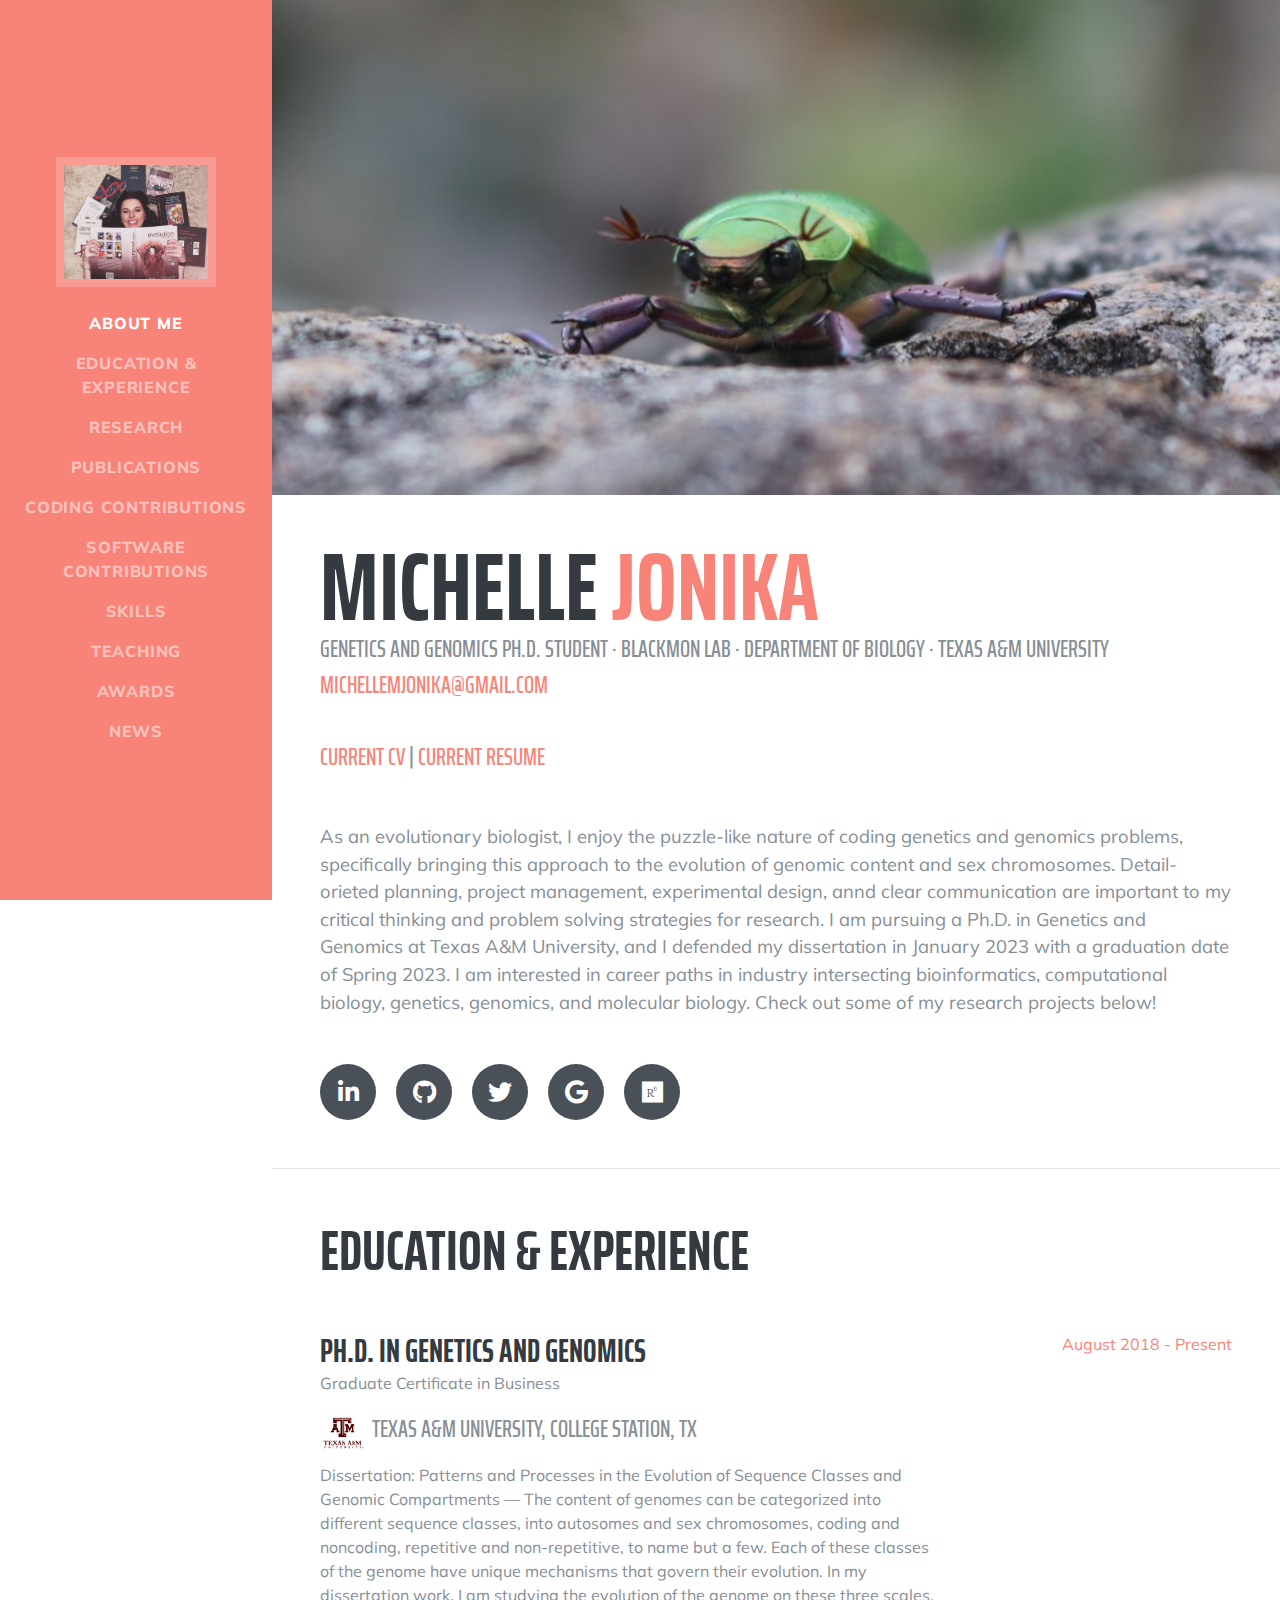
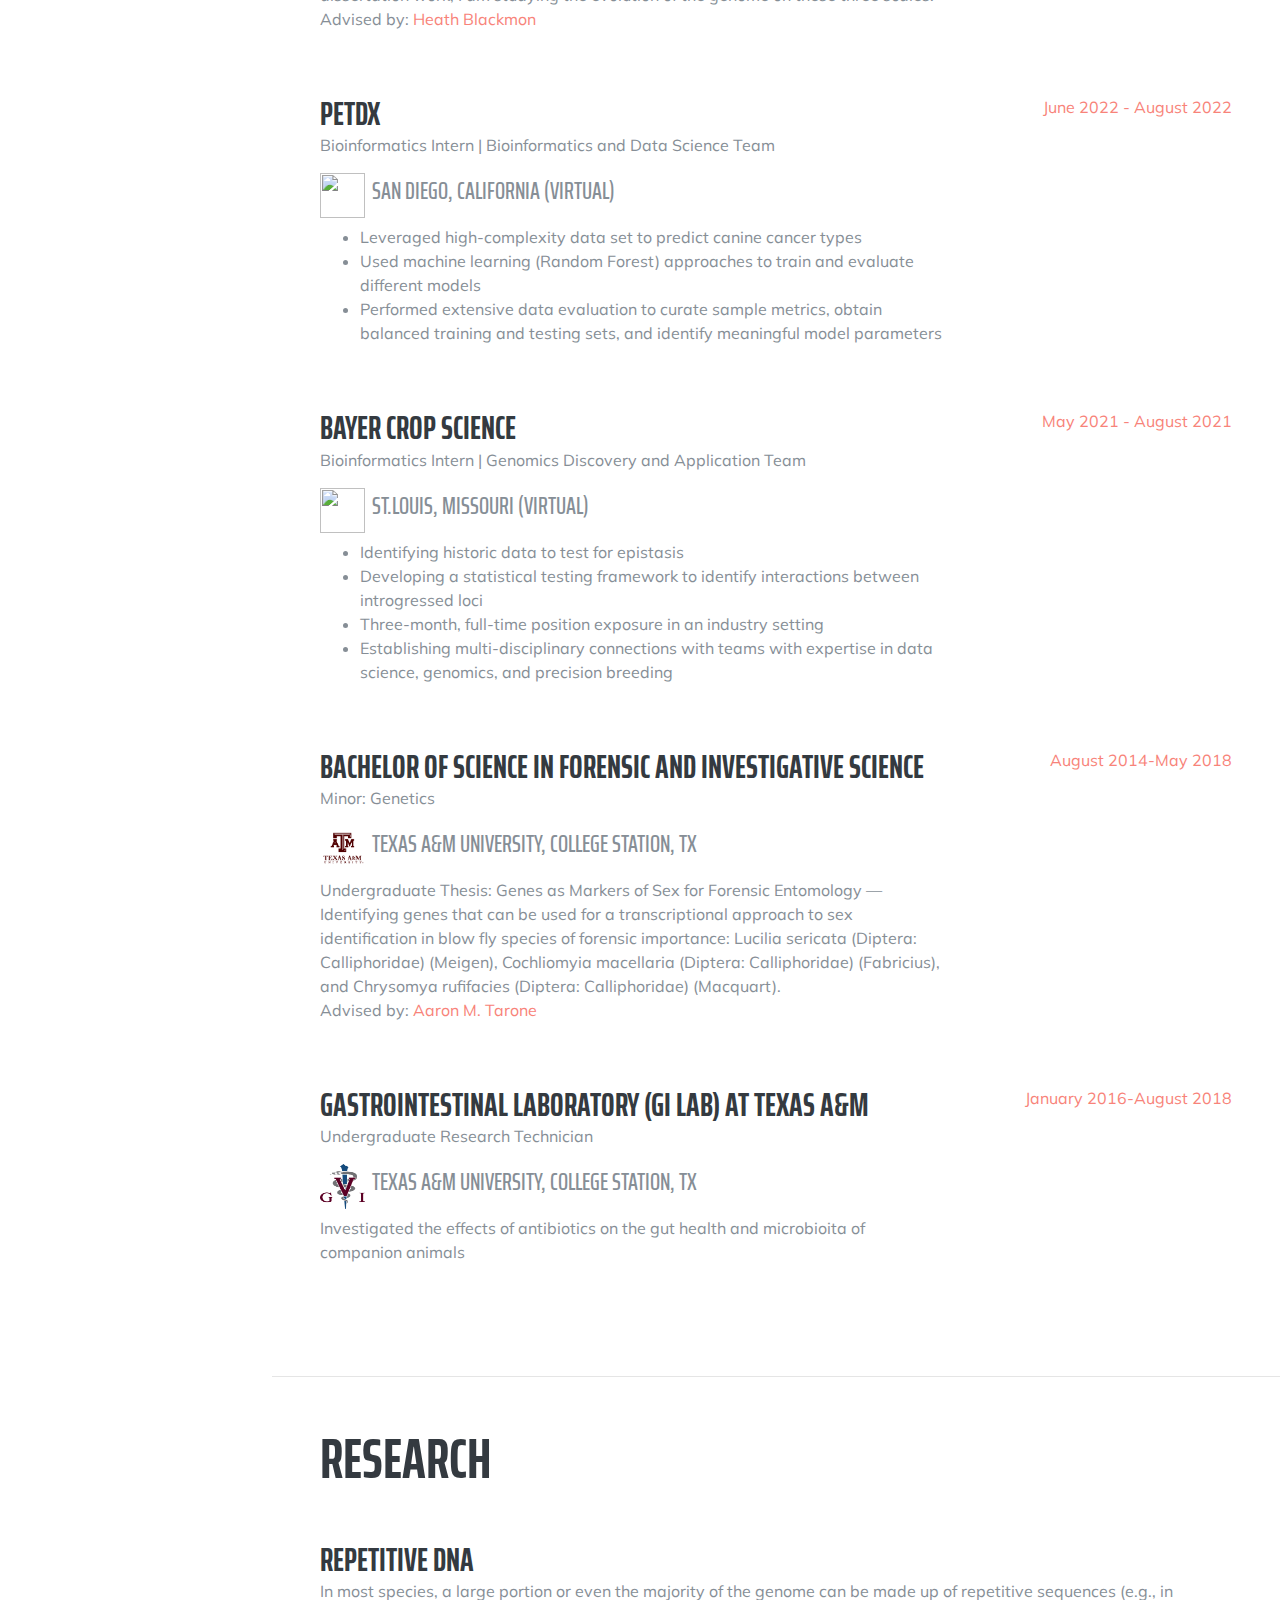
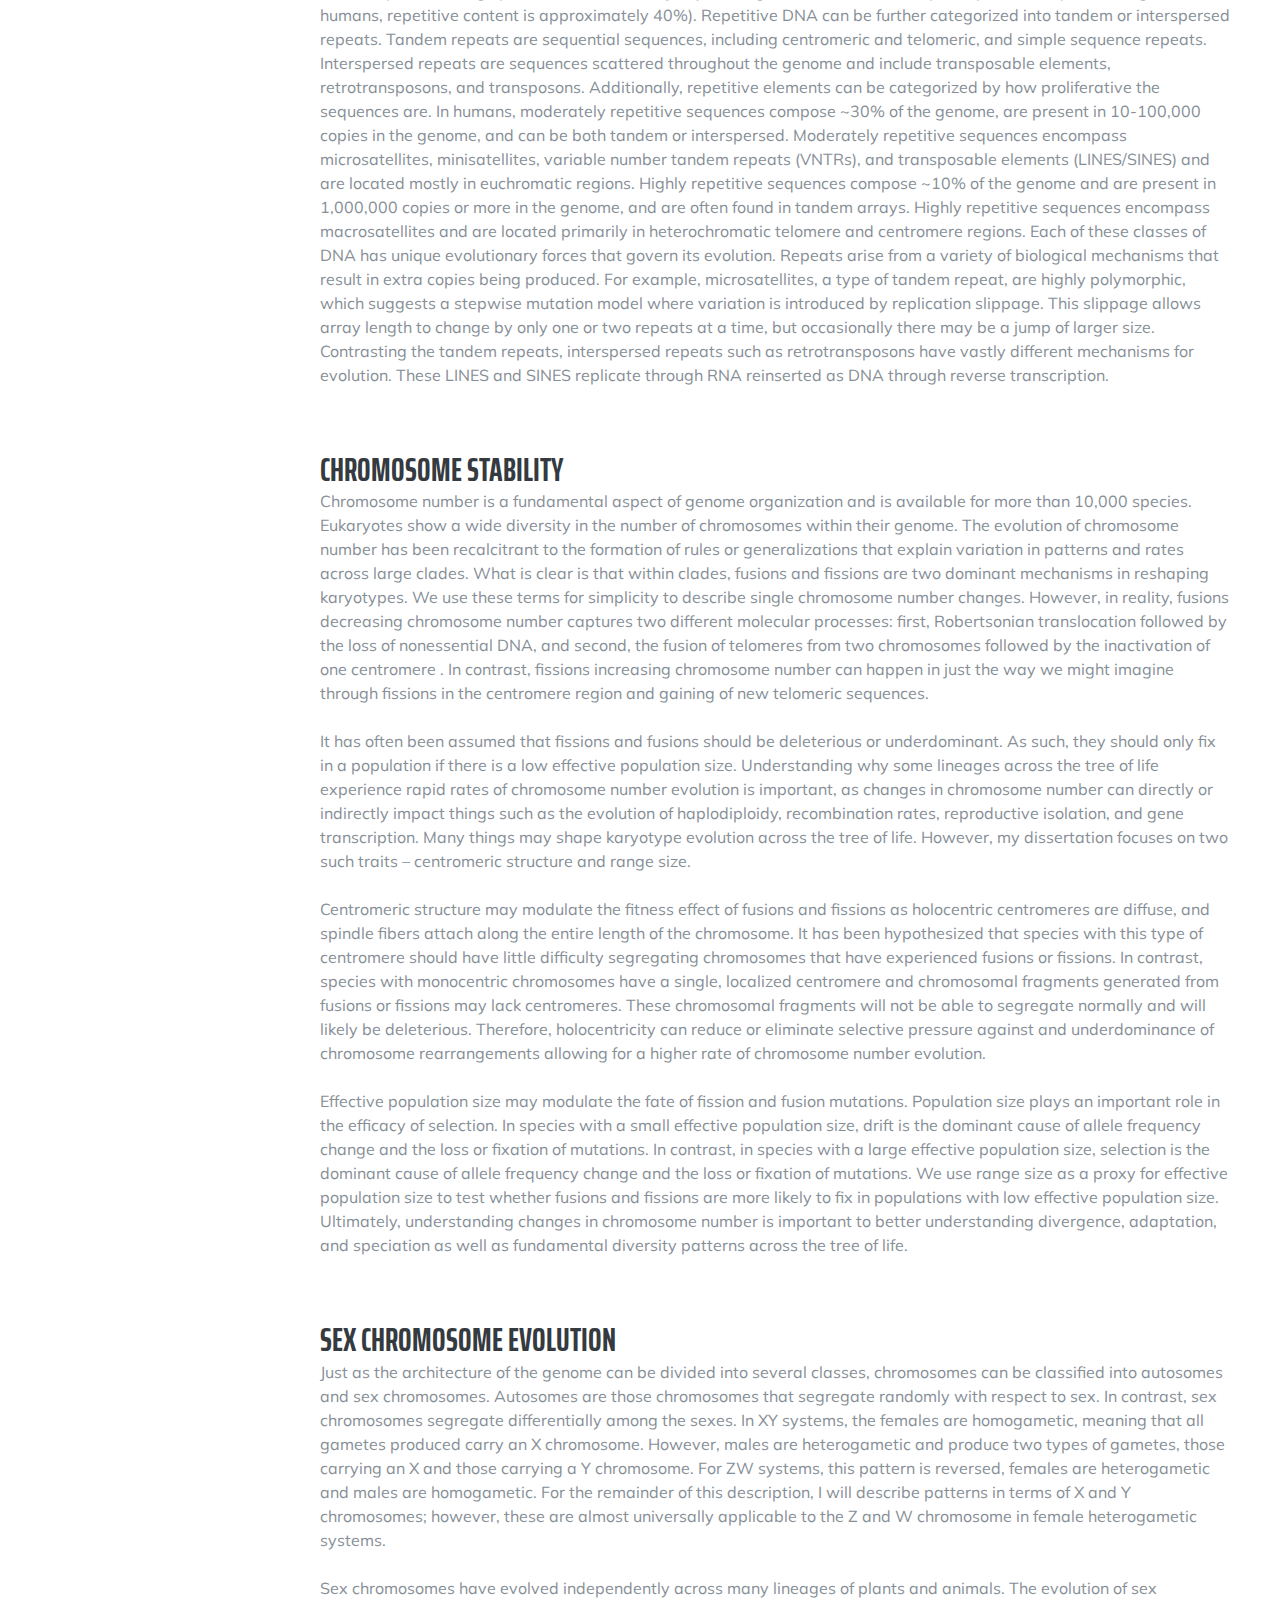
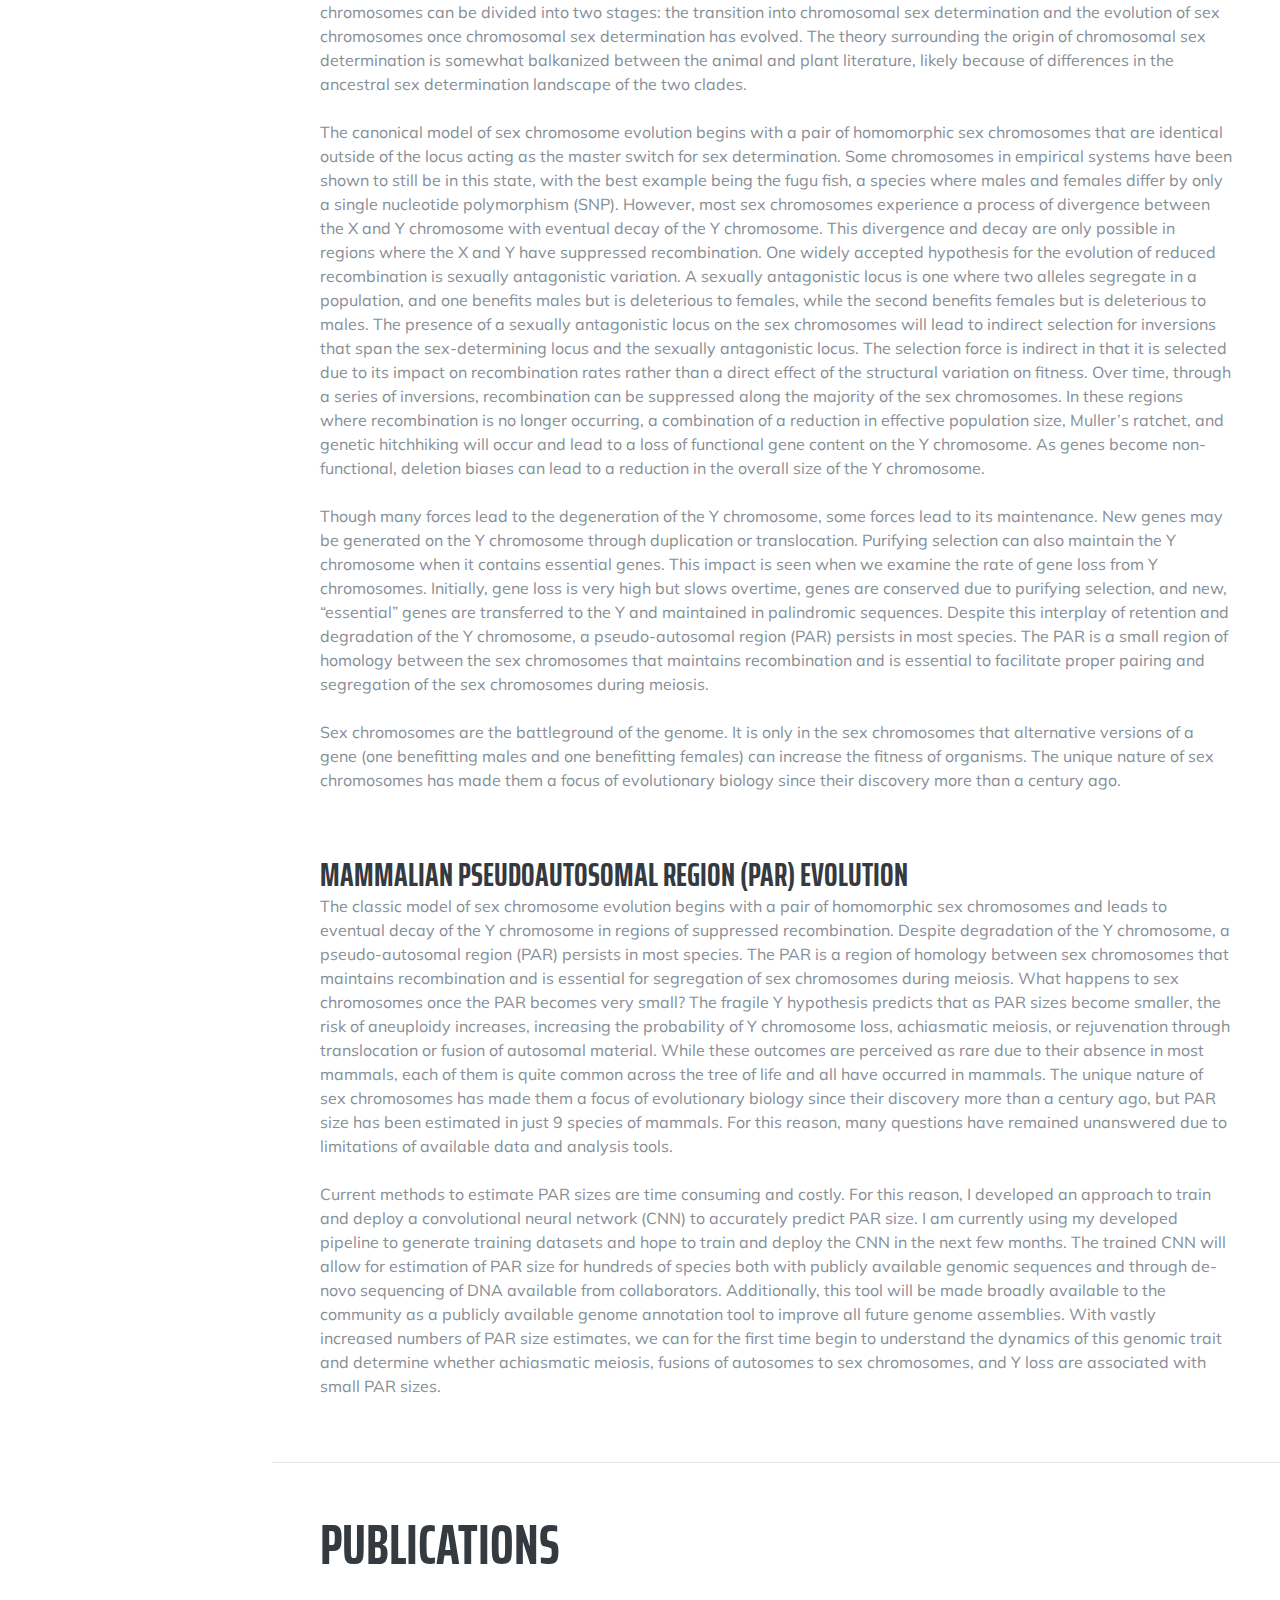
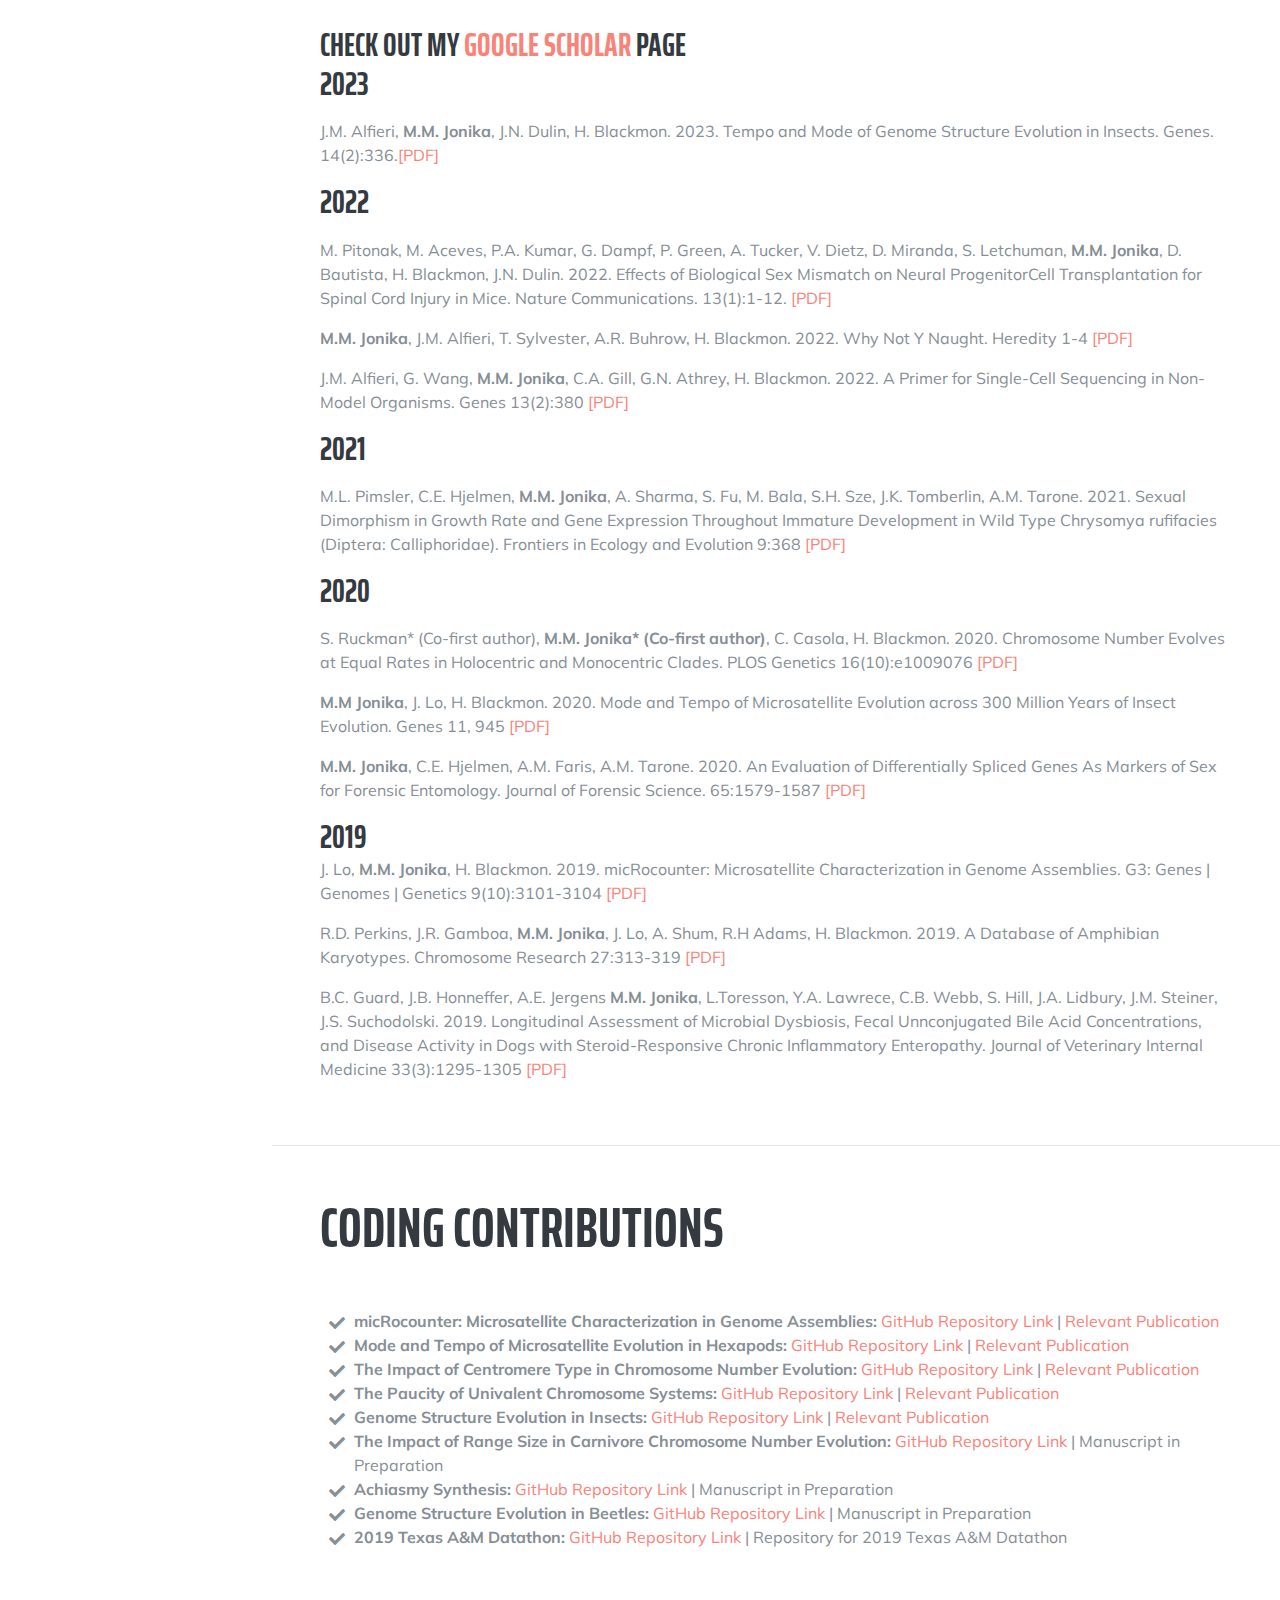
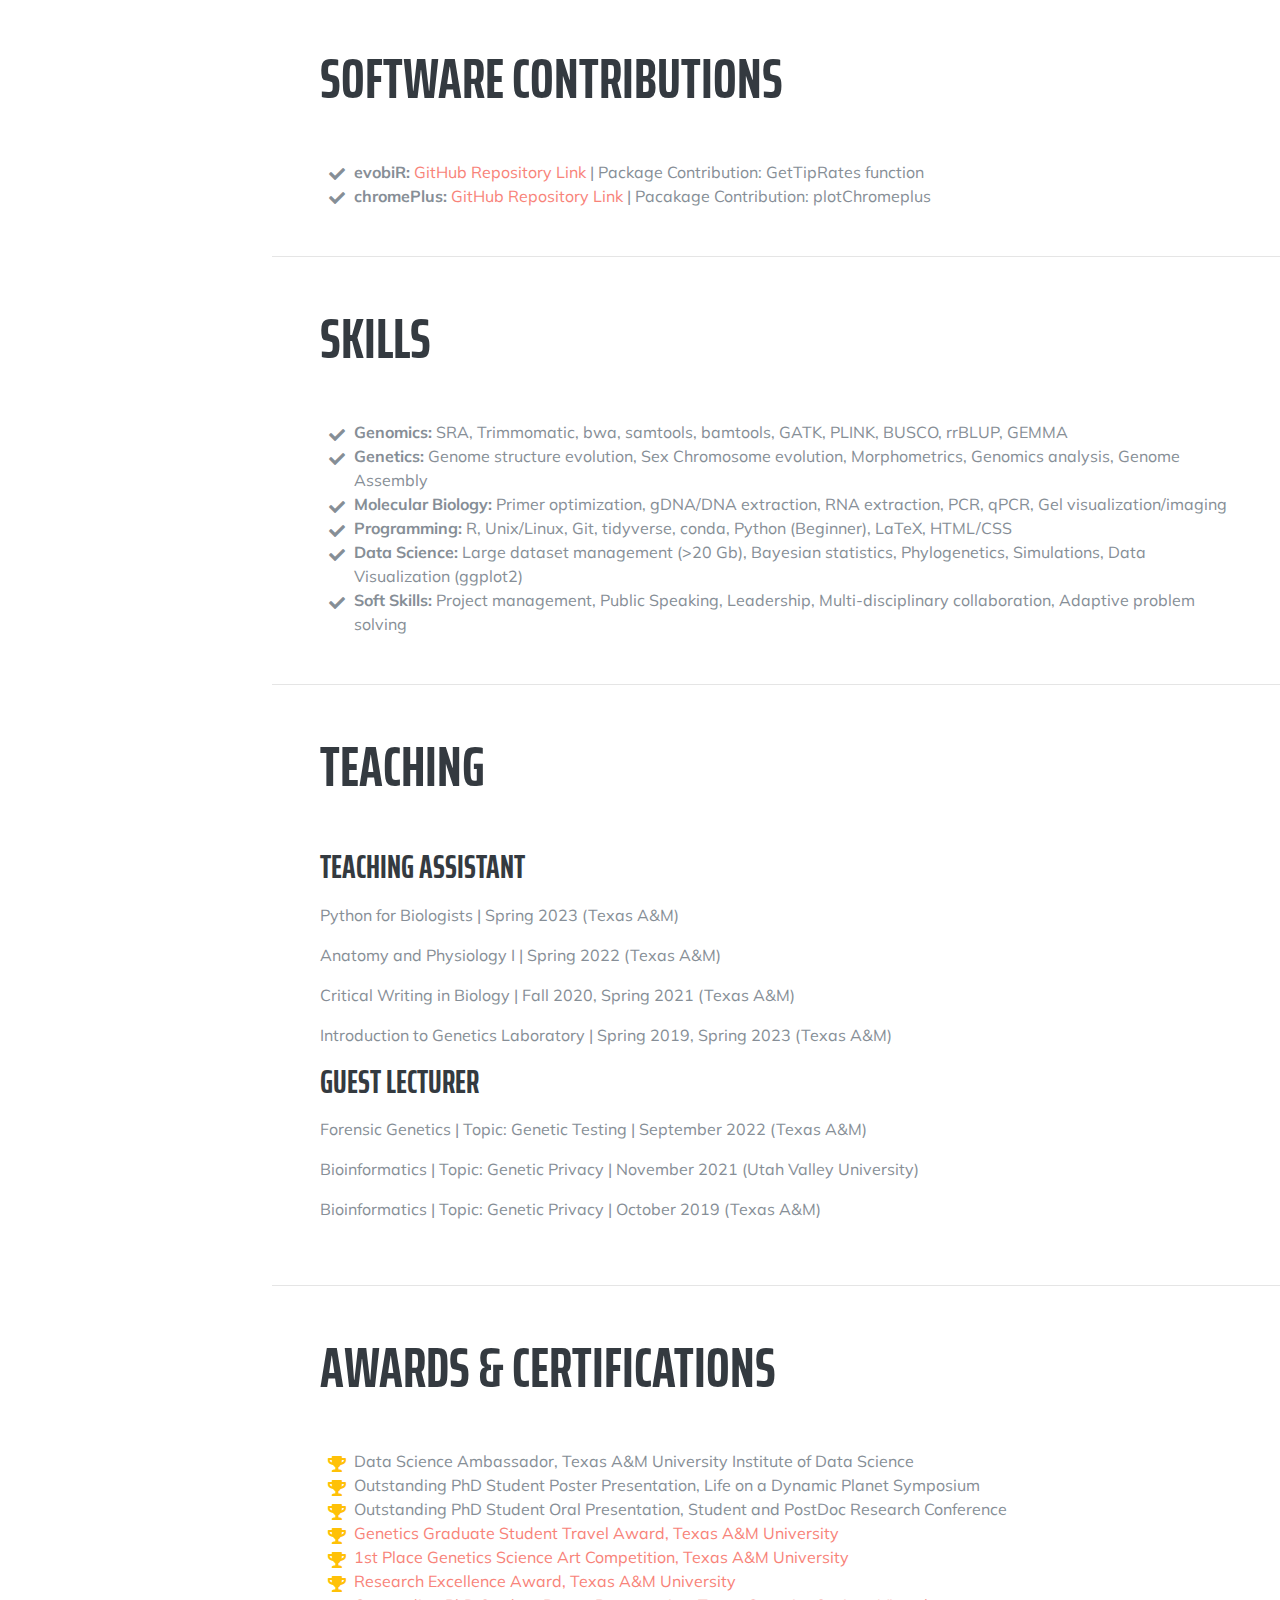
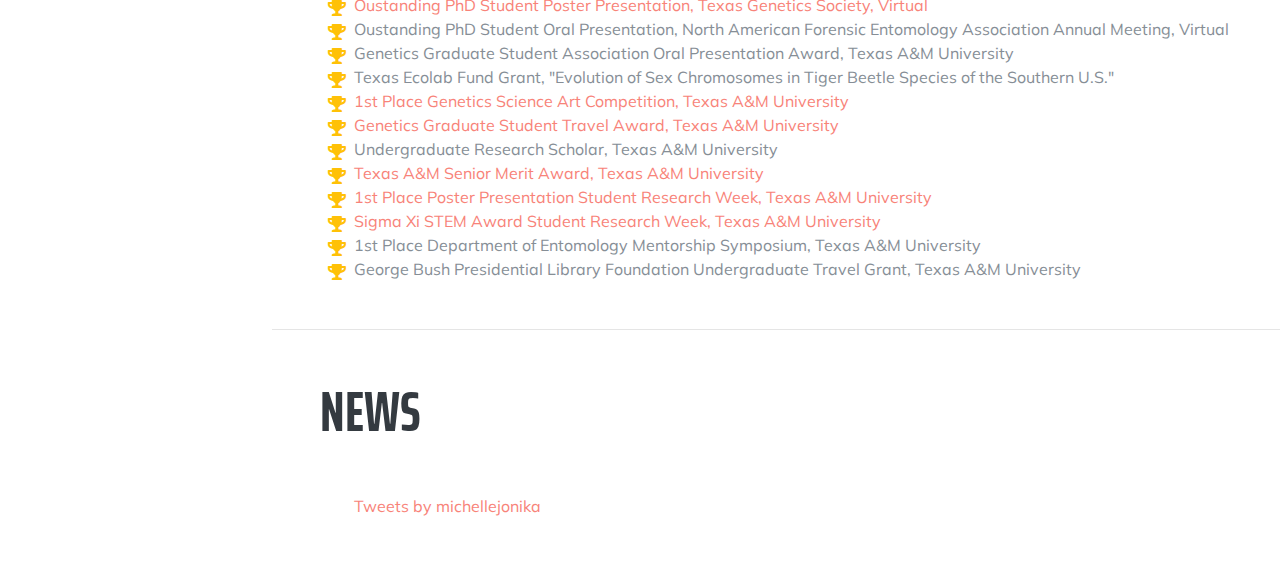
==== commit 22dbcef6: "Update website" ====
--- a/index.html
+++ b/index.html
@@ -100,7 +100,7 @@
         <a href="Jonika-CV.pdf">Current CV</a> |
         <a href="Jonika-Resume.pdf">Current Resume</a>
         </div>
-        <p class="lead mb-5">As an evolutionary biologist, I enjoy the puzzle-like nature of coding genetics and genomics problems, specifically bringig this approach to the evolution of genomic content and sex chromosome. Detail-orieted planning, project management, experimental design, annd clear communication are important to my critical thinking and problem solving strategies for research. I am pursuing a Ph.D. in Genetics and Genomics at Texas A&amp;M University with an expected graduation date of Spring 2023, and I am interested in career paths in industry intersecting genetics, genomics, data science, and molecular biology. 
+        <p class="lead mb-5">As an evolutionary biologist, I enjoy the puzzle-like nature of coding genetics and genomics problems, specifically bringing this approach to the evolution of genomic content and sex chromosomes. Detail-orieted planning, project management, experimental design, annd clear communication are important to my critical thinking and problem solving strategies for research. I am pursuing a Ph.D. in Genetics and Genomics at Texas A&amp;M University, and I defended my dissertation in January 2023 with a graduation date of Spring 2023. I am interested in career paths in industry intersecting bioinformatics, computational biology, genetics, genomics, and molecular biology. 
         
             Check out some of my research projects below! </p>
         <div class="social-icons">
@@ -136,7 +136,7 @@
             <div class="subheading mb-3"> &ensp;Texas A&amp;M University, College Station, TX
             </div>
               <p>
-                  The content of genomes can be categorized into different sequence classes, into autosomes and sex chromosomes, coding and noncoding, repetitive and non-repetitive, to name but a few. Each of these classes of the genome have unique mechanisms that govern their evolution. In my dissertation work, I am studying the evolution of the genome on these three scales. <br>
+                  Dissertation: Patterns and Processes in the Evolution of Sequence Classes and Genomic Compartments  — The content of genomes can be categorized into different sequence classes, into autosomes and sex chromosomes, coding and noncoding, repetitive and non-repetitive, to name but a few. Each of these classes of the genome have unique mechanisms that govern their evolution. In my dissertation work, I am studying the evolution of the genome on these three scales. <br>
                   Advised by: <a href="http://coleoguy.github.io/">Heath Blackmon</a>
               </p>
           </div>
@@ -171,8 +171,8 @@
               <ul style="list-style-type:disc">
                   <li>Identifying historic data to test for epistasis</li>
                   <li>Developing a statistical testing framework to identify interactions between introgressed loci</li>
-                  <li>Three-month, full-time position exposure inn an industry setting</li>
-                  <li>Establishig multi-disciplinary connections with teams with expertise in data science, genommics, and precision breeding</li>
+                  <li>Three-month, full-time position exposure in an industry setting</li>
+                  <li>Establishing multi-disciplinary connections with teams with expertise in data science, genomics, and precision breeding</li>
               </ul>
           </div>
           <div class="resume-date text-md-right">
@@ -198,7 +198,7 @@
             <h3 class="mb-0">Gastrointestinal Laboratory (GI Lab) at Texas A&amp;M </h3> <p>Undergraduate Research Technician</p>
             <a href="https://vetmed.tamu.edu/gilab/"><img src="img/gi_logo.png" height = "45" width="45" alt="" style=float:left></a>
             <div class="subheading mb-3"> &ensp;Texas A&amp;M University, College Station, TX</div>
-              <p>Investigated the effects of antibiotics on the gut health and miicrobioita of companion animals </p>
+              <p>Investigated the effects of antibiotics on the gut health and microbioita of companion animals </p>
           </div>
           <div class="resume-date text-md-right">
             <span class="text-primary">January 2016-August 2018</span>
@@ -263,7 +263,7 @@
          <div class="resume-content">
             <h3 class="mb-0">2023</h3>
             <p></p>
-            <p>J.M. Alfieri, <b>M.M. Jonika</b>, J.N. Dulin, H. Blackmon. 2023. Tempo and Mode of Genome Structure Evolution in Insects. Genes. - <i>Under Peer Review</i></p>
+            <p>J.M. Alfieri, <b>M.M. Jonika</b>, J.N. Dulin, H. Blackmon. 2023. Tempo and Mode of Genome Structure Evolution in Insects. Genes. 14(2):336.<a href="2023a.pdf">[PDF]</a></p>
           </div>
         </div> 
           
@@ -321,7 +321,7 @@
              | <a href="https://academic.oup.com/g3journal/article/9/10/3101/6026656?login=true">Relevant Publication</a> </li>
           <li>
             <i class="fa-li fa fa-check"></i>
-            <b>Mode and Tempo of Microsatellite Evolution i Hexapods:</b> 
+            <b>Mode and Tempo of Microsatellite Evolution in Hexapods:</b> 
             <a href="https://github.com/coleoguy/microsat">GitHub Repository Link</a>
              | <a href="https://www.mdpi.com/2073-4425/11/8/945">Relevant Publication</a> </li>
           
@@ -339,7 +339,7 @@
             <i class="fa-li fa fa-check"></i>
             <b>Genome Structure Evolution in Insects:</b> 
             <a href="https://github.com/coleoguy/strucstability">GitHub Repository Link</a>
-             | Manuscript Under Review </li>
+             | <a href="https://www.mdpi.com/2073-4425/14/2/336">Relevant Publication</a> </li>
           <li>
             <i class="fa-li fa fa-check"></i>
             <b>The Impact of Range Size in Carnivore Chromosome Number Evolution:</b> 
@@ -352,7 +352,7 @@
              | Manuscript in Preparation </li>
           <li>
             <i class="fa-li fa fa-check"></i>
-            <b>ColeoChroms:</b> 
+            <b>Genome Structure Evolution in Beetles:</b> 
             <a href="https://github.com/coleoguy/coleochroms">GitHub Repository Link</a>
              | Manuscript in Preparation </li>
           <li>
@@ -422,10 +422,10 @@
          <div class="resume-content">
             <h3 class="mb-0">Teaching Assistant</h3>
             <p></p>
+            <p>Python for Biologists | Spring 2023 (Texas A&amp;M) </p>
             <p>Anatomy and Physiology I | Spring 2022 (Texas A&amp;M)</p>
-            <p>Critical Writing in Biology | Spring 2021 (Texas A&amp;M) </p>
-            <p>Critical Writing in Biology | Fall 2020 (Texas A&amp;M) </p>
-            <p>Introduction to Genetics Laboratory | Spring 2019 (Texas A&amp;M) </p>
+            <p>Critical Writing in Biology | Fall 2020, Spring 2021 (Texas A&amp;M) </p>
+            <p>Introduction to Genetics Laboratory | Spring 2019, Spring 2023 (Texas A&amp;M) </p>
           </div>
           </div>
           
@@ -453,6 +453,12 @@
               <i class="fa-li fa fa-trophy text-warning"></i>
               Data Science Ambassador, Texas A&amp;M University Institute of Data Science</li>
           <li>
+              <i class="fa-li fa fa-trophy text-warning"></i>
+              Outstanding PhD Student Poster Presentation, Life on a Dynamic Planet Symposium</li>
+          <li>
+              <i class="fa-li fa fa-trophy text-warning"></i>
+              Outstanding PhD Student Oral Presentation, Student and PostDoc Research Conference</li>
+          <li>
             <i class="fa-li fa fa-trophy text-warning"></i>
               <a href="https://www.facebook.com/TAMUGENE/posts/pfbid033hMneD8wKZTUbQ2Hmw2s6s74NuR9Kf9UEB2nTMbXfiEahY4nqyYXoG5G2q4DFHskl">Genetics Graduate Student Travel Award, Texas A&amp;M University</a></li>
           <li>
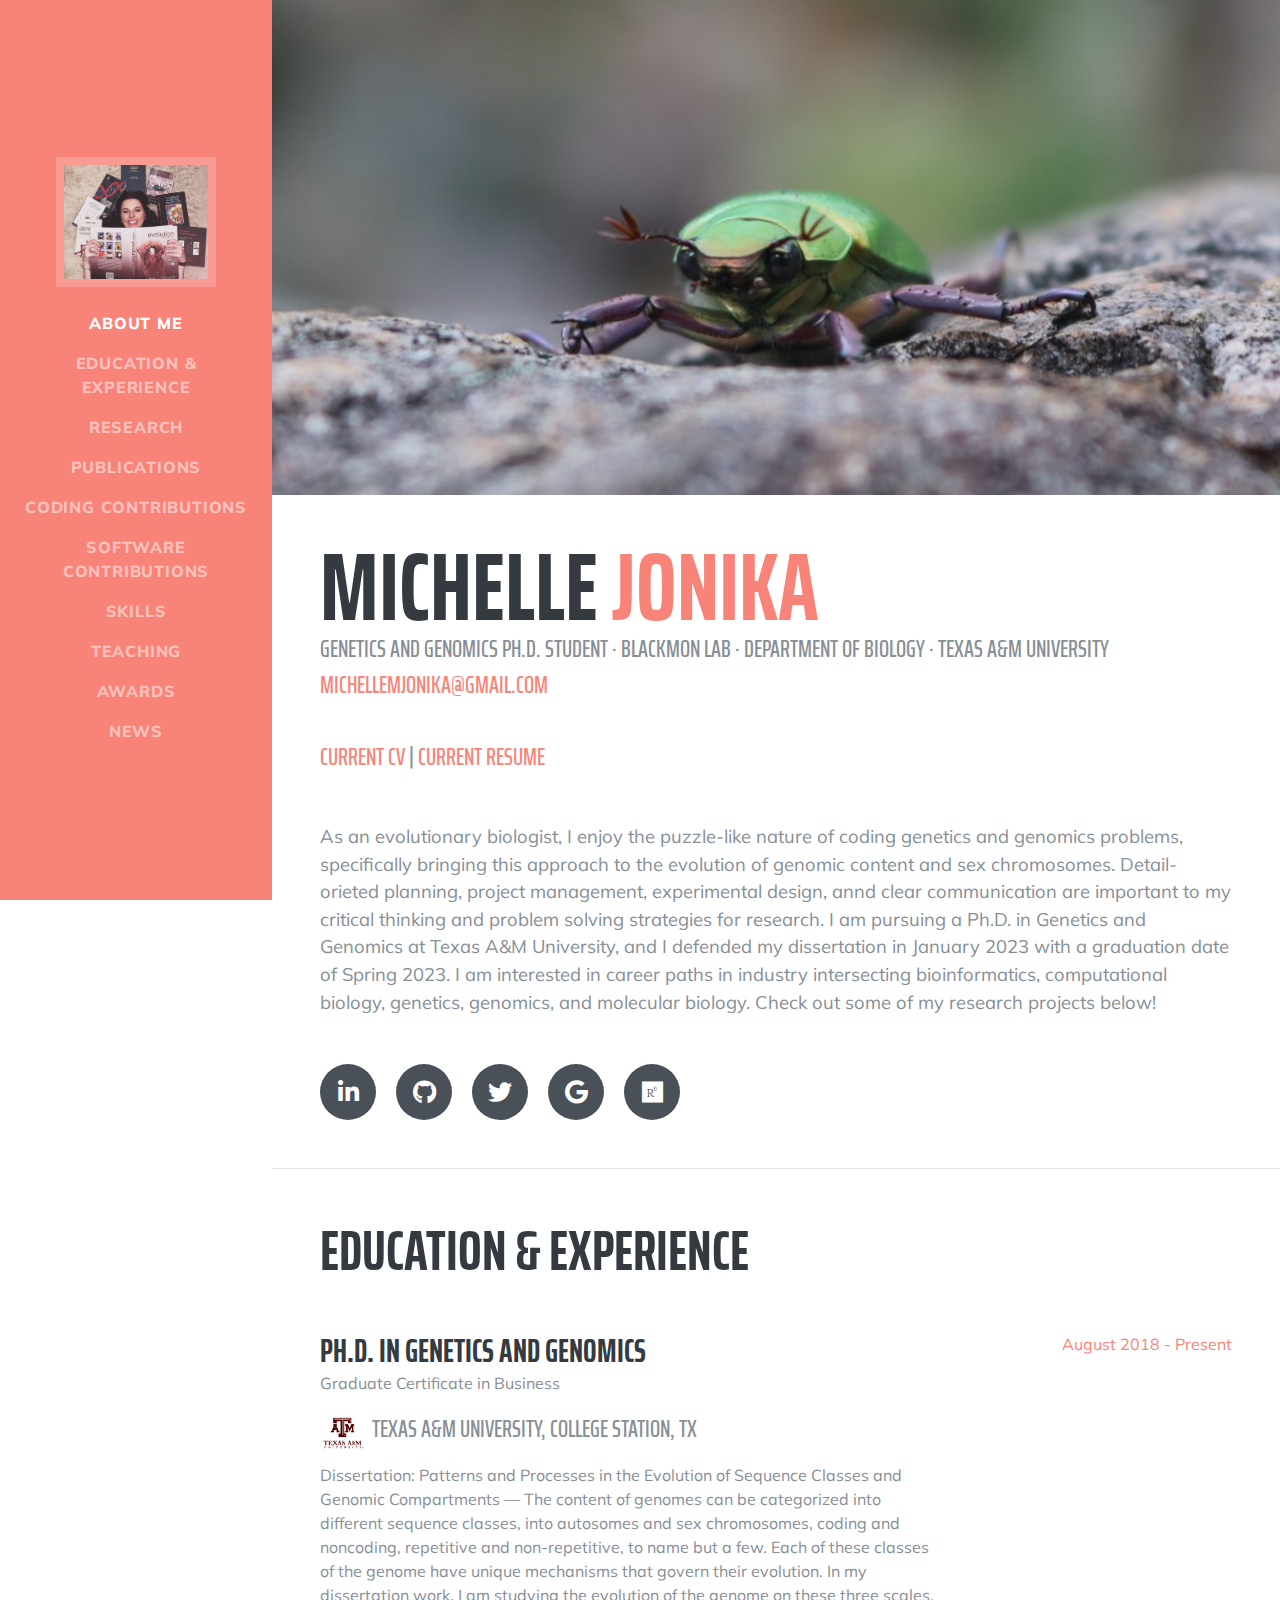
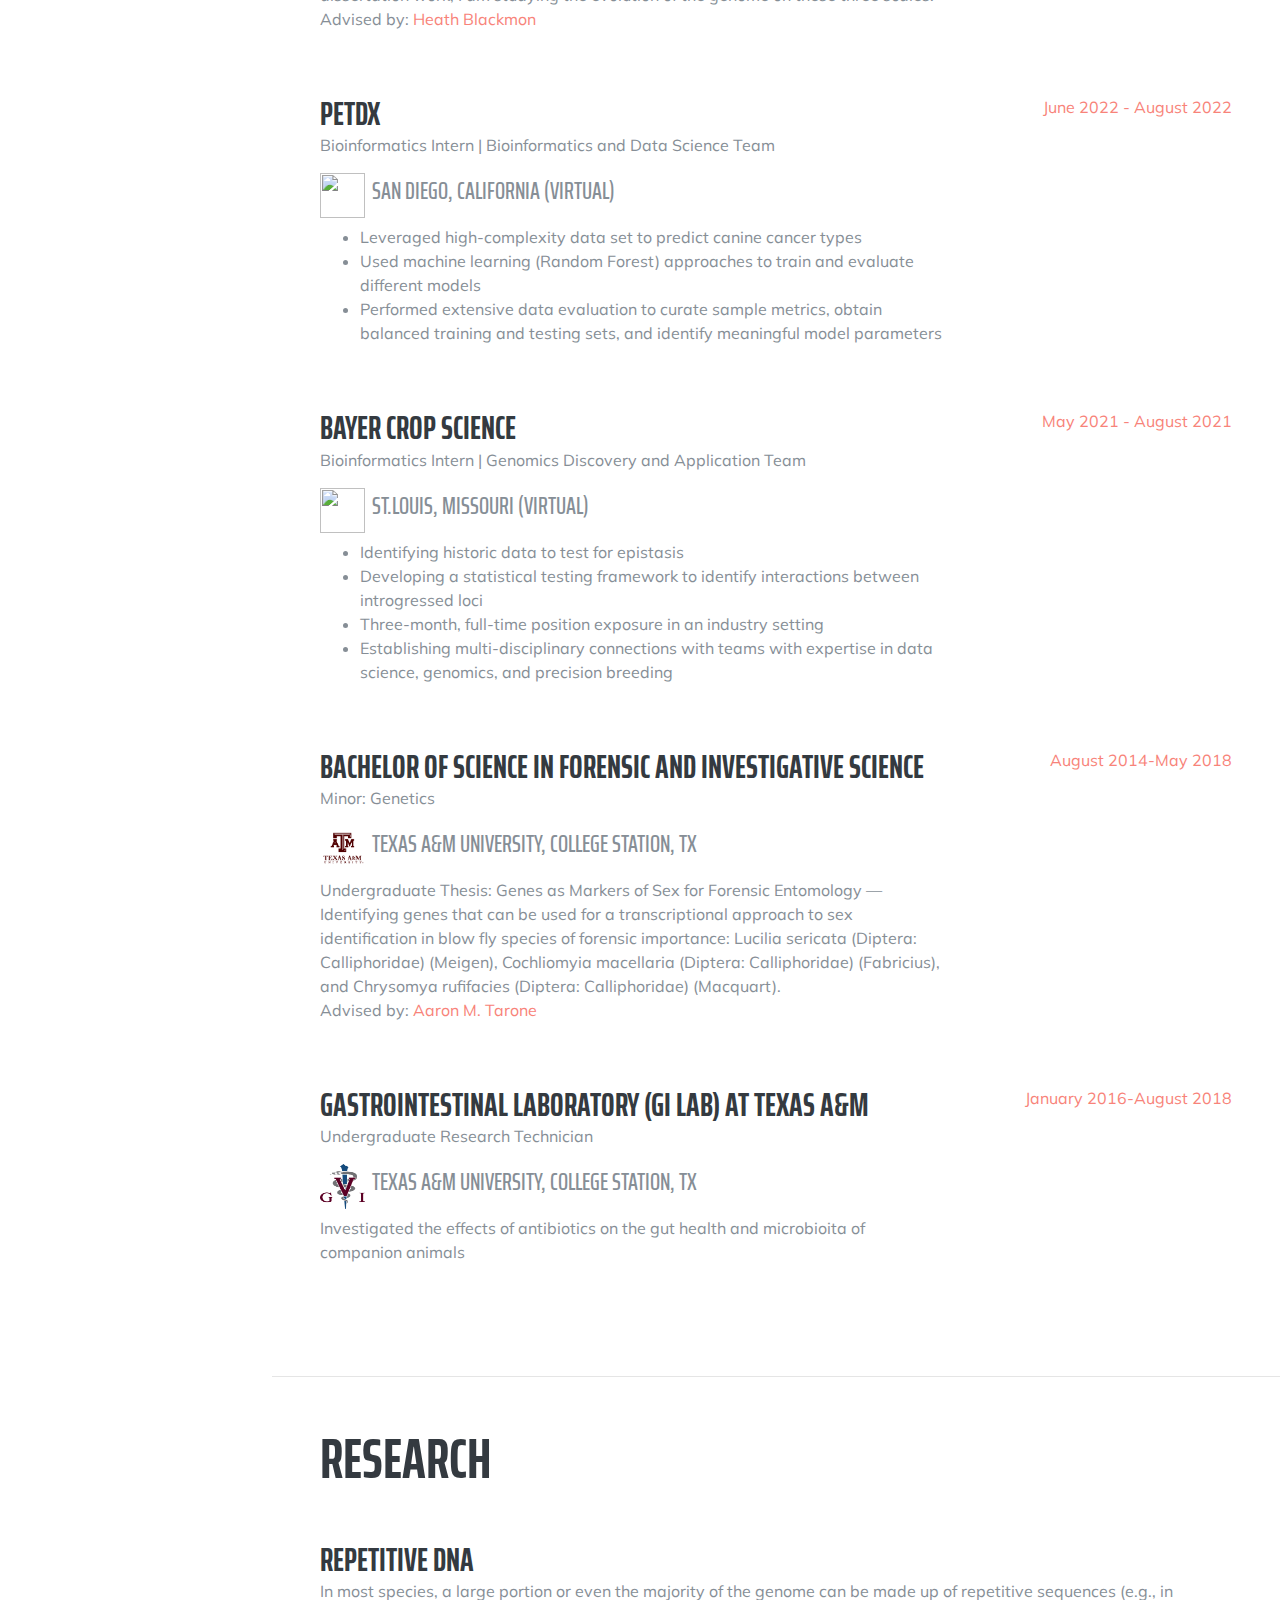
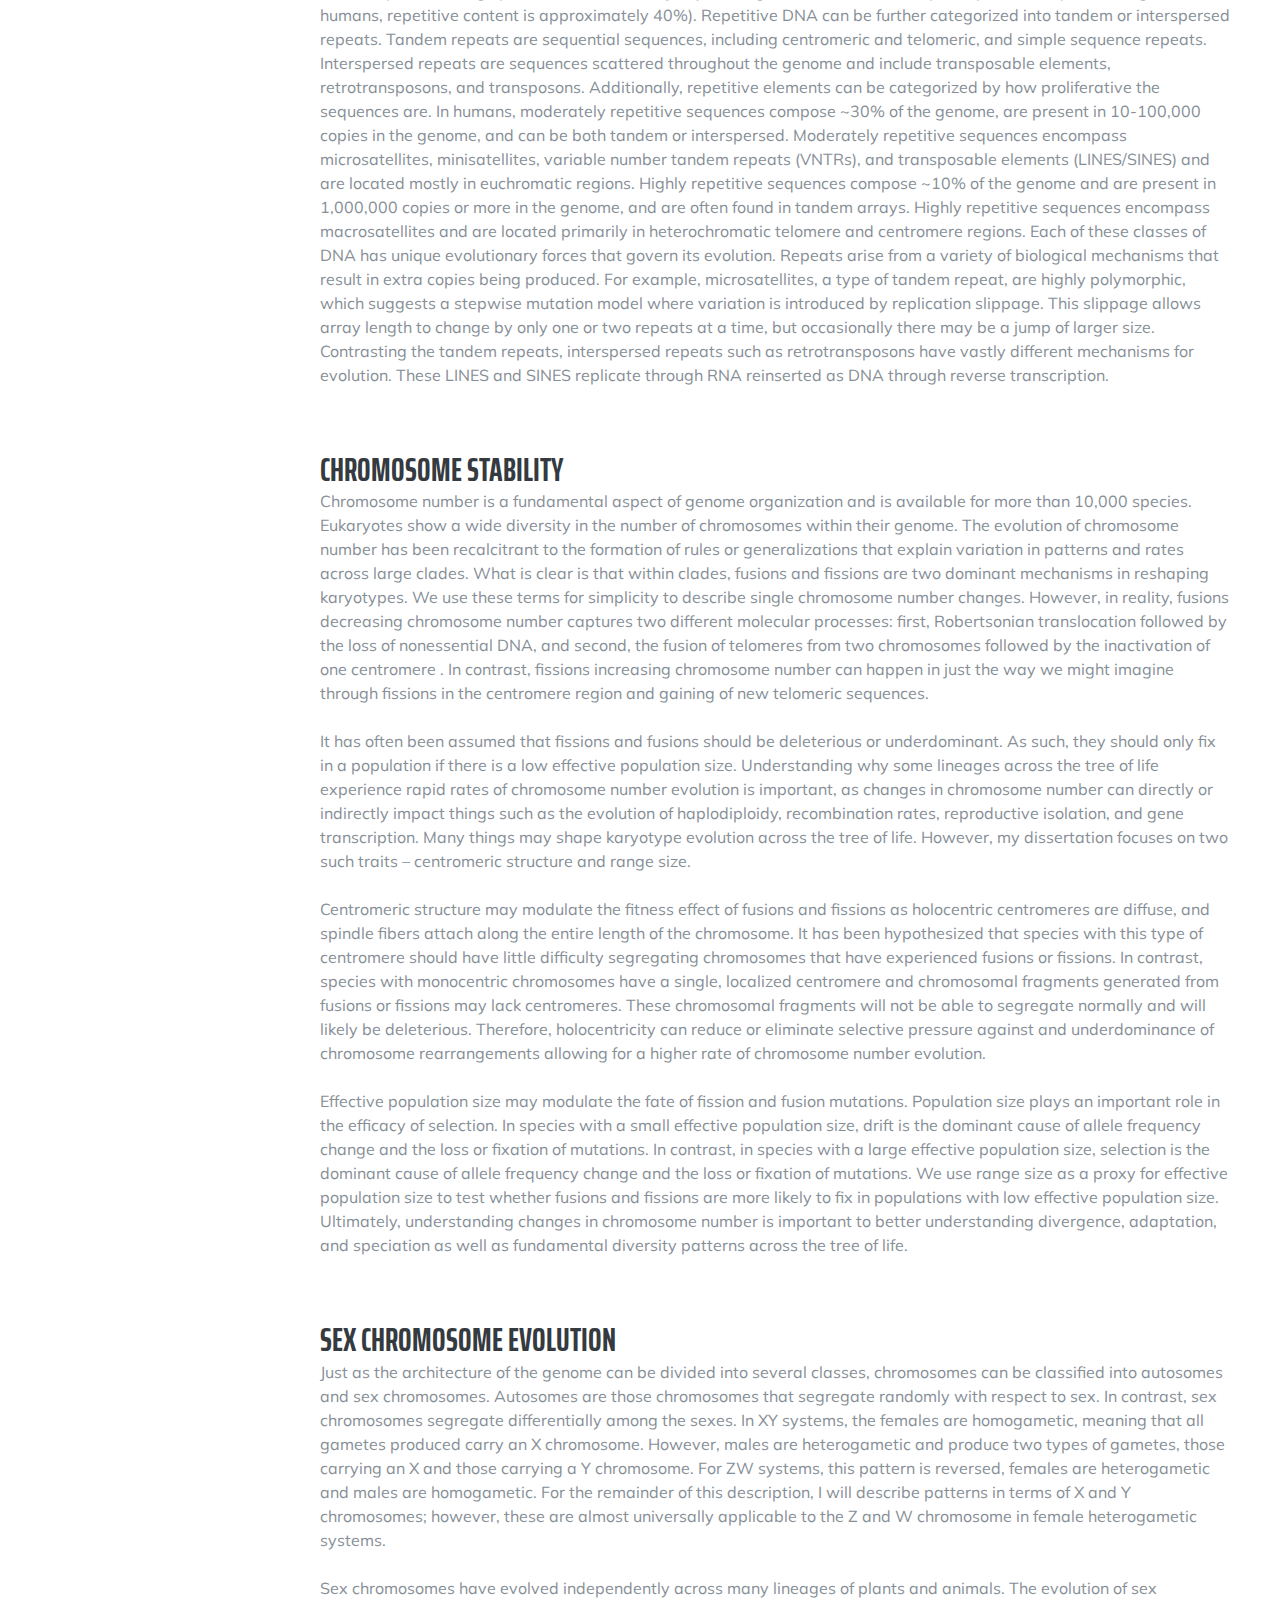
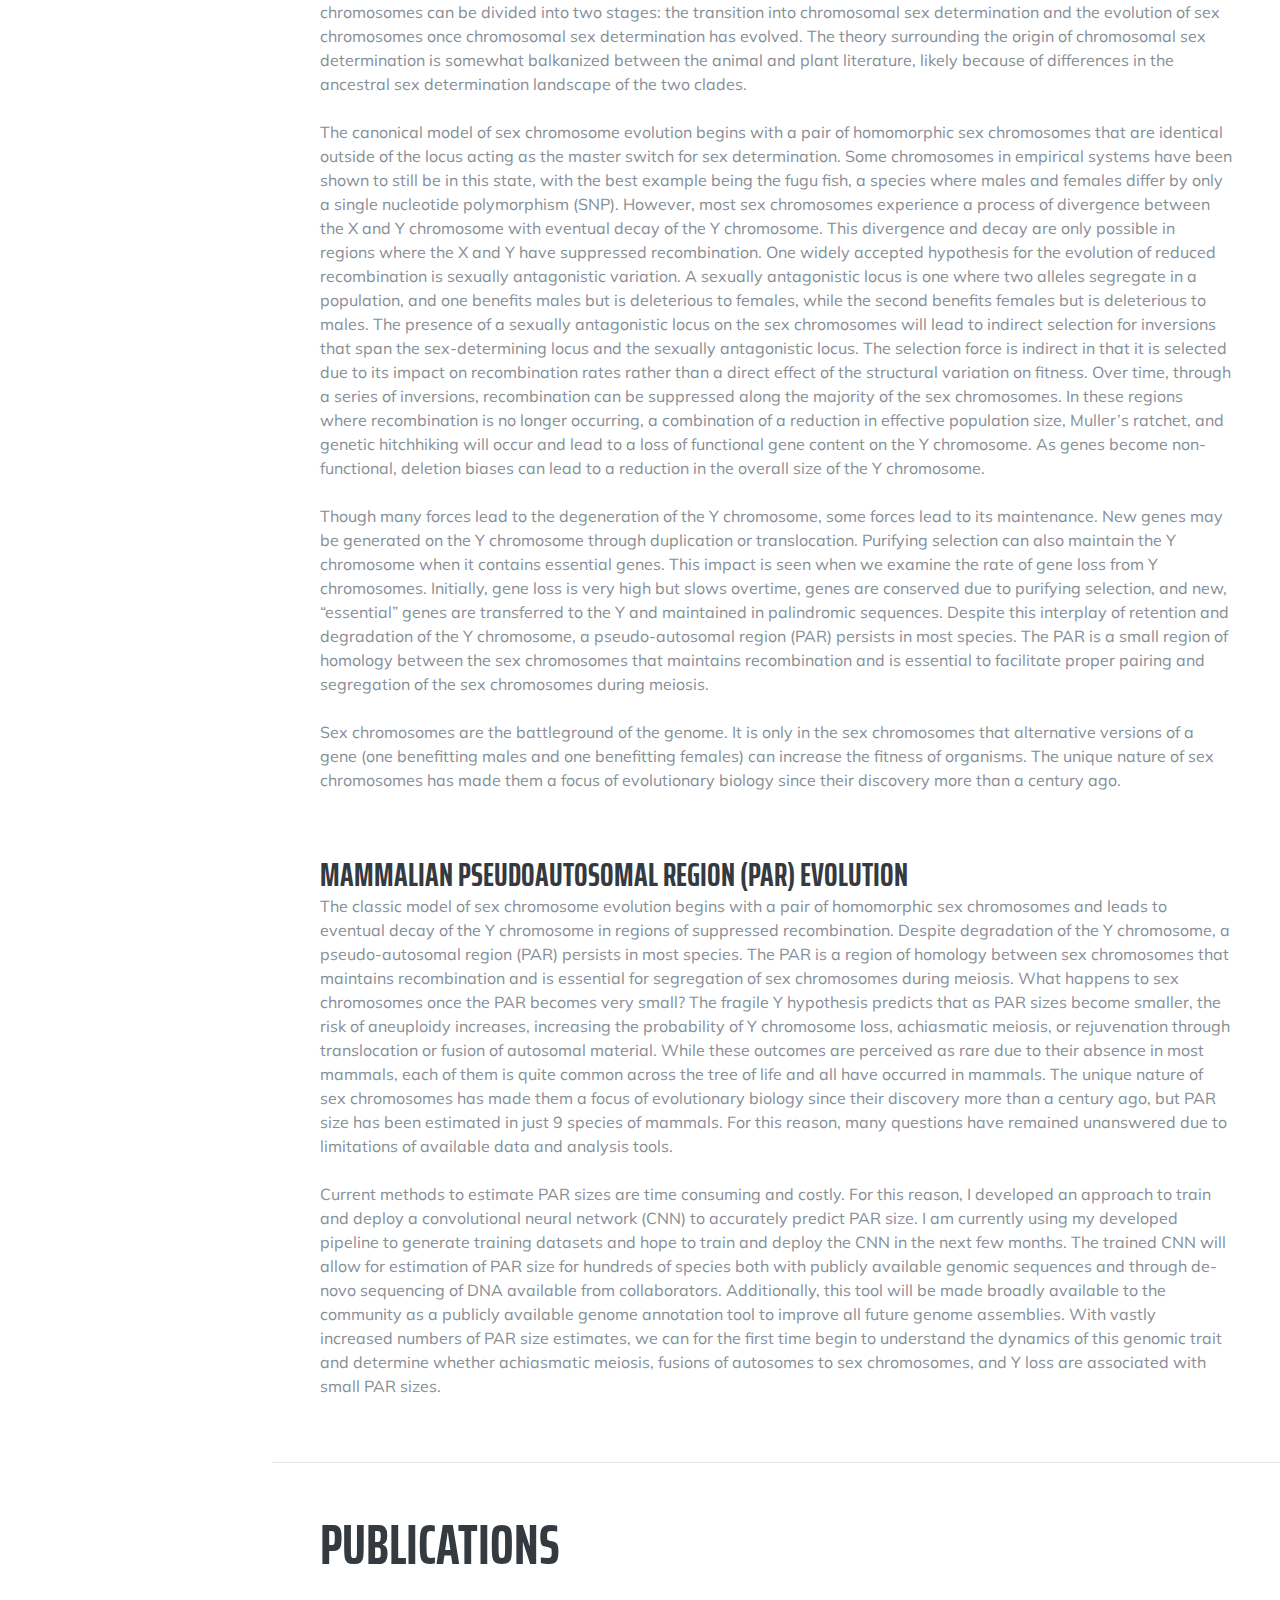
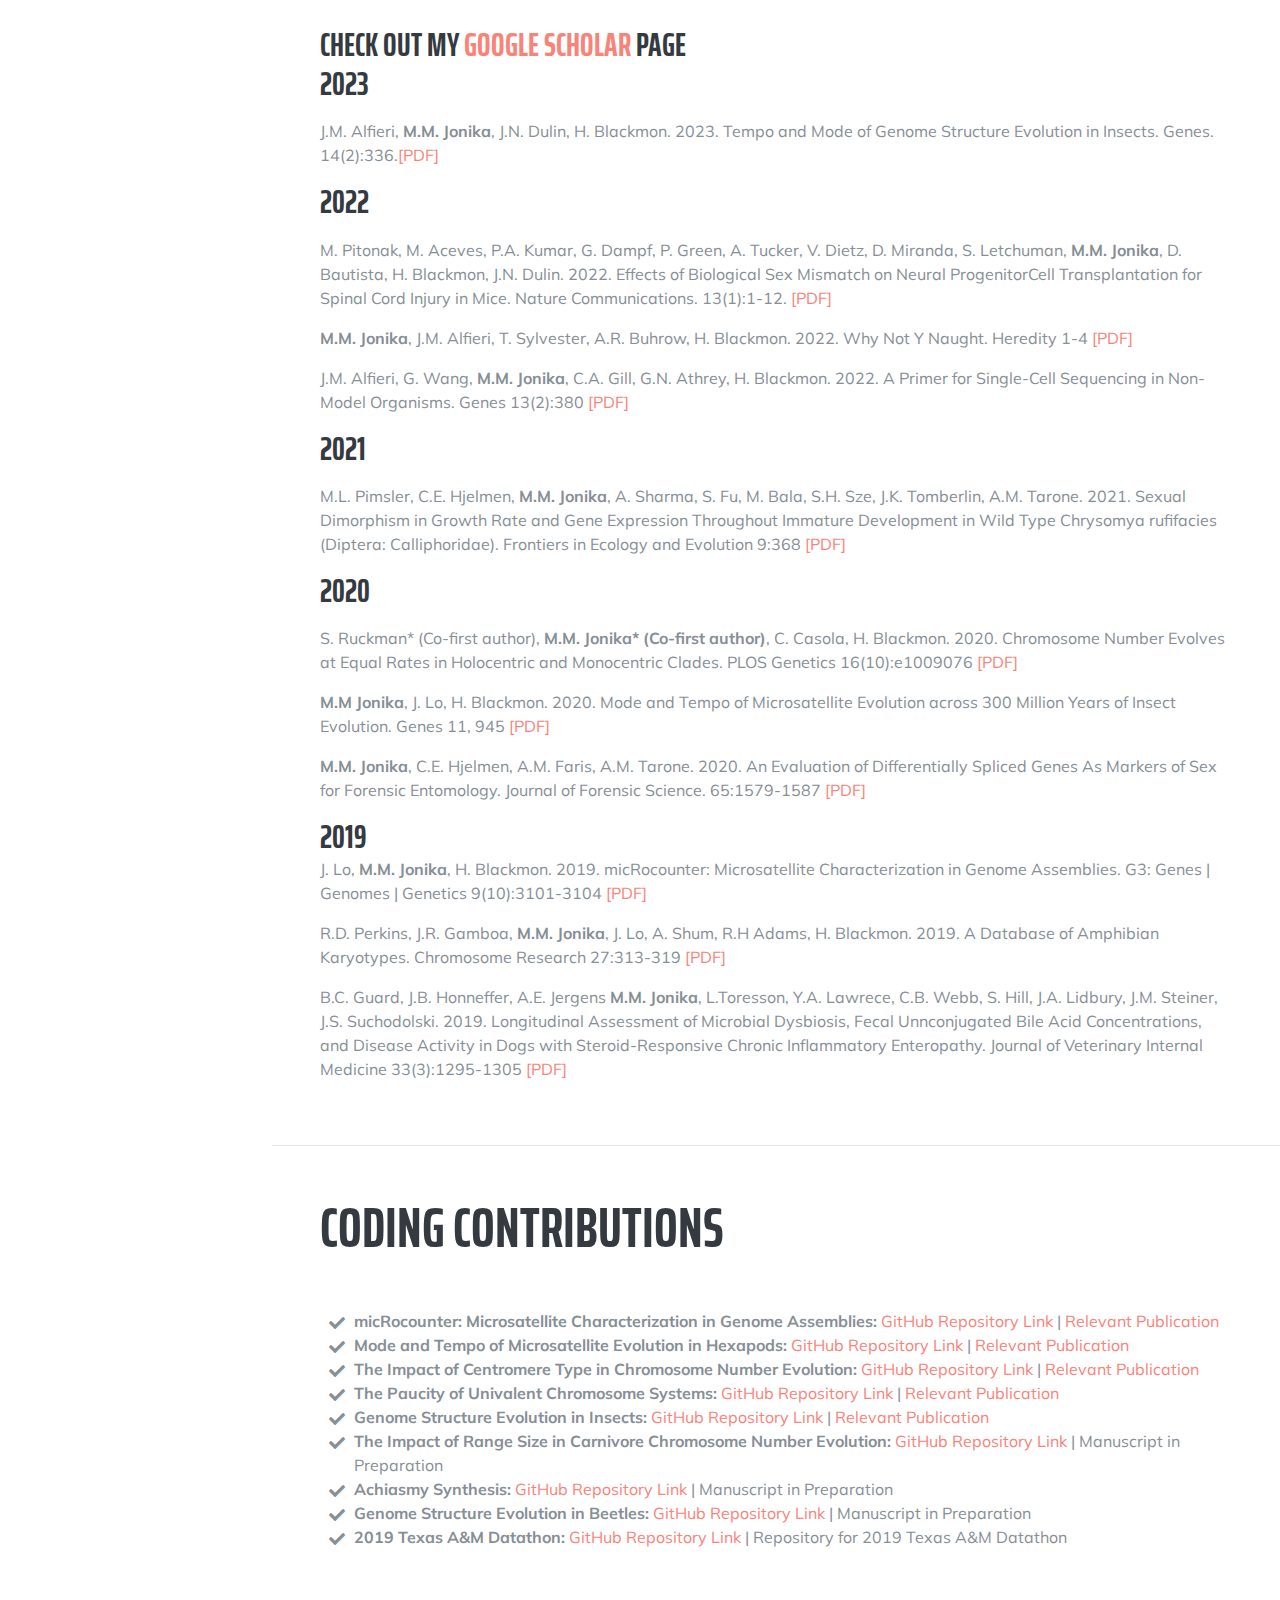
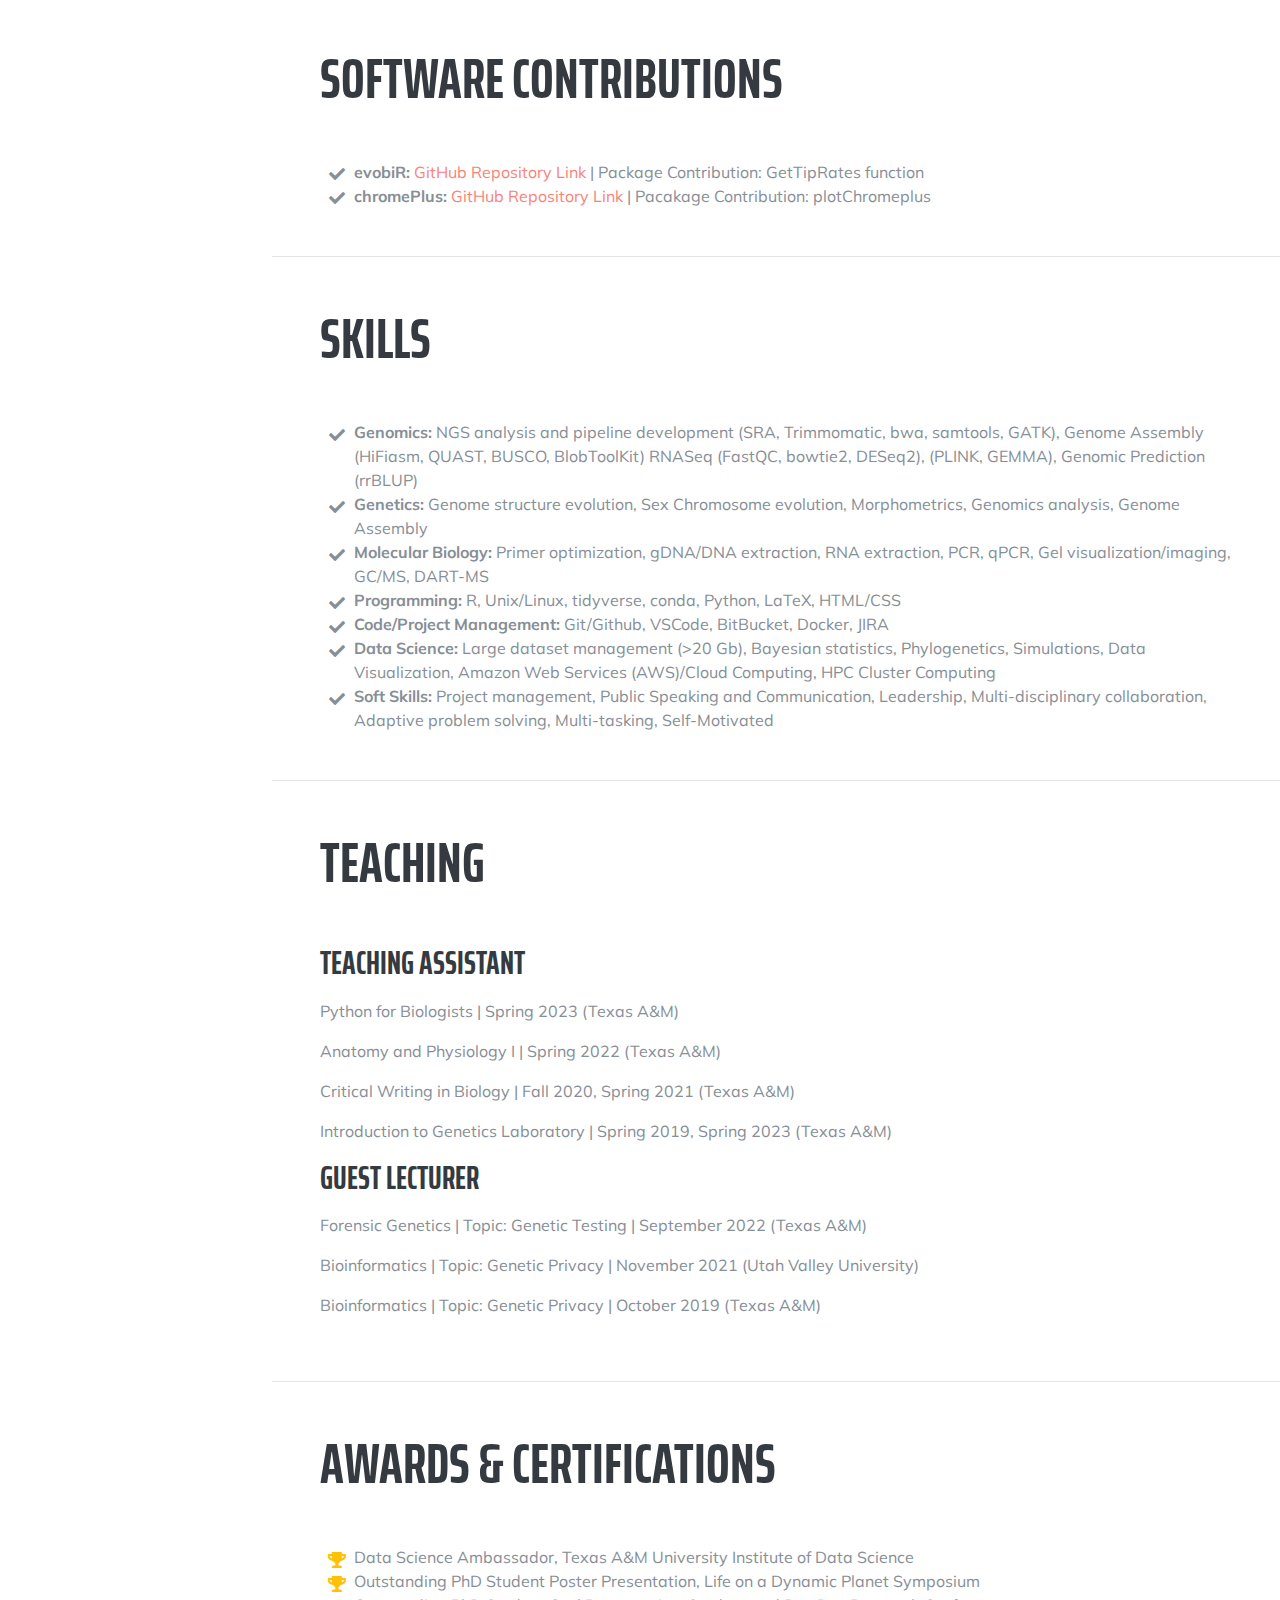
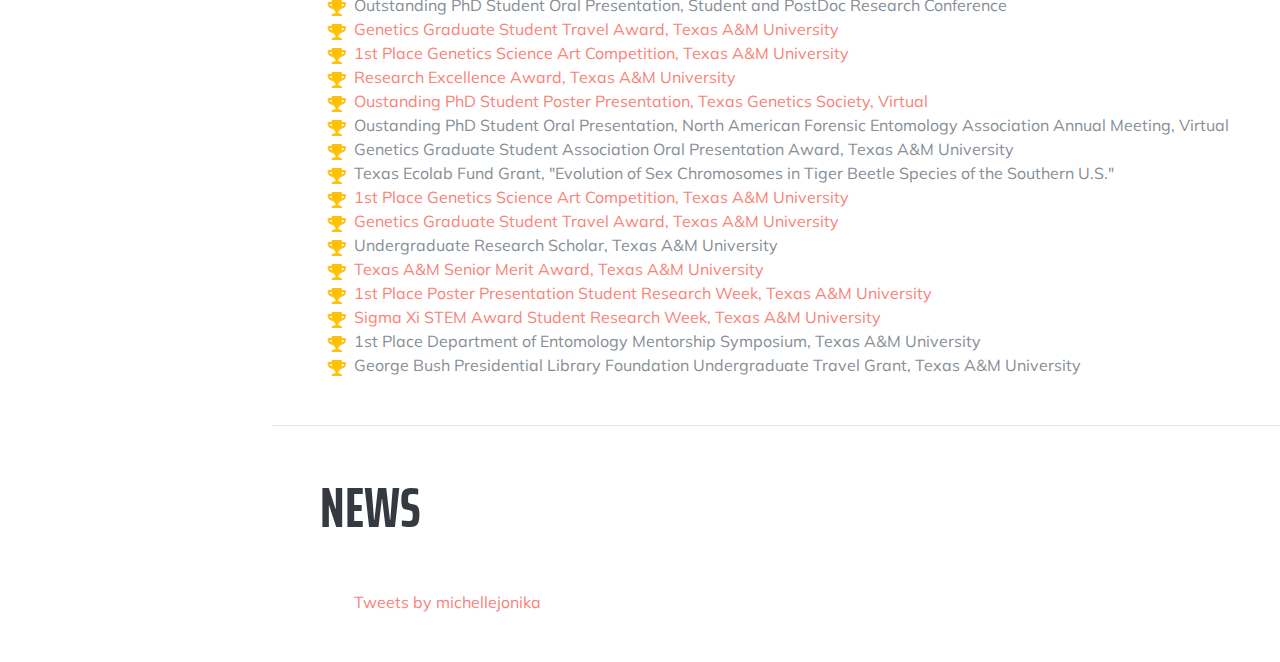
==== commit ee0456f8: "Update index.html" ====
--- a/index.html
+++ b/index.html
@@ -392,22 +392,25 @@
         <ul class="fa-ul mb-0">
           <li>
             <i class="fa-li fa fa-check"></i>
-            <b>Genomics:</b> SRA, Trimmomatic, bwa, samtools, bamtools, GATK, PLINK, BUSCO, rrBLUP, GEMMA </li>
+            <b>Genomics:</b> NGS analysis and pipeline development (SRA, Trimmomatic, bwa, samtools, GATK), Genome Assembly (HiFiasm, QUAST, BUSCO, BlobToolKit) RNASeq (FastQC, bowtie2, DESeq2), (PLINK, GEMMA), Genomic Prediction (rrBLUP) </li>
           <li>
             <i class="fa-li fa fa-check"></i>
             <b>Genetics:</b> Genome structure evolution, Sex Chromosome evolution, Morphometrics, Genomics analysis, Genome Assembly </li>
           <li>
             <i class="fa-li fa fa-check"></i>
-            <b>Molecular Biology:</b> Primer optimization, gDNA/DNA extraction, RNA extraction, PCR, qPCR, Gel visualization/imaging</li>
-          <li>
-            <i class="fa-li fa fa-check"></i>
-            <b>Programming:</b> R, Unix/Linux, Git, tidyverse, conda, Python (Beginner), LaTeX, HTML/CSS </li>
-          <li>
-            <i class="fa-li fa fa-check"></i>
-            <b>Data Science:</b> Large dataset management (>20 Gb), Bayesian statistics, Phylogenetics, Simulations, Data Visualization (ggplot2)</li>
-          <li>
-            <i class="fa-li fa fa-check"></i>
-            <b>Soft Skills:</b> Project management, Public Speaking, Leadership, Multi-disciplinary collaboration, Adaptive problem solving</li>
+            <b>Molecular Biology:</b> Primer optimization, gDNA/DNA extraction, RNA extraction, PCR, qPCR, Gel visualization/imaging, GC/MS, DART-MS</li>
+          <li>
+            <i class="fa-li fa fa-check"></i>
+            <b>Programming:</b> R, Unix/Linux, tidyverse, conda, Python, LaTeX, HTML/CSS </li>
+          <li>
+            <i class="fa-li fa fa-check"></i>
+            <b>Code/Project Management:</b> Git/Github, VSCode, BitBucket, Docker, JIRA </li>
+          <li>
+            <i class="fa-li fa fa-check"></i>
+            <b>Data Science:</b> Large dataset management (>20 Gb), Bayesian statistics, Phylogenetics, Simulations, Data Visualization, Amazon Web Services (AWS)/Cloud Computing, HPC Cluster Computing</li>
+          <li>
+            <i class="fa-li fa fa-check"></i>
+            <b>Soft Skills:</b> Project management, Public Speaking and Communication, Leadership, Multi-disciplinary collaboration, Adaptive problem solving, Multi-tasking, Self-Motivated</li>
         </ul>
       </div>
     </section>
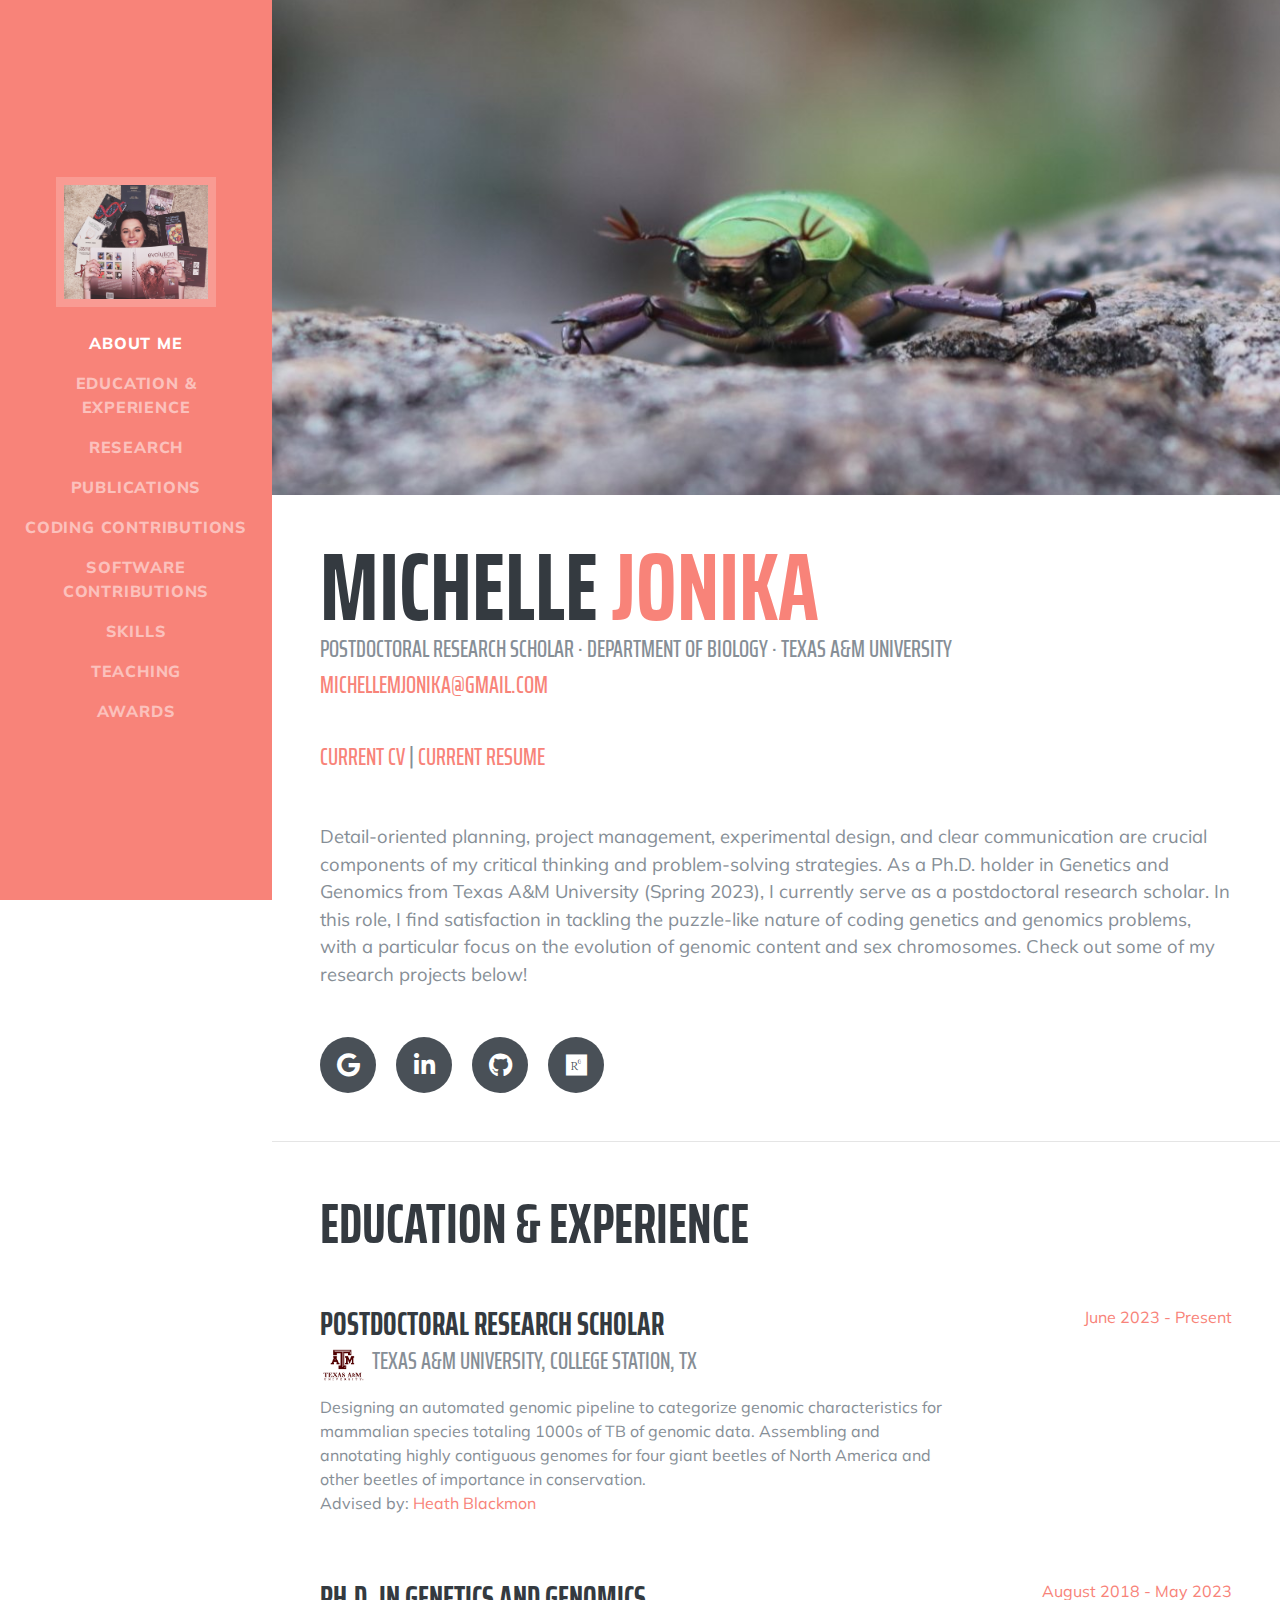
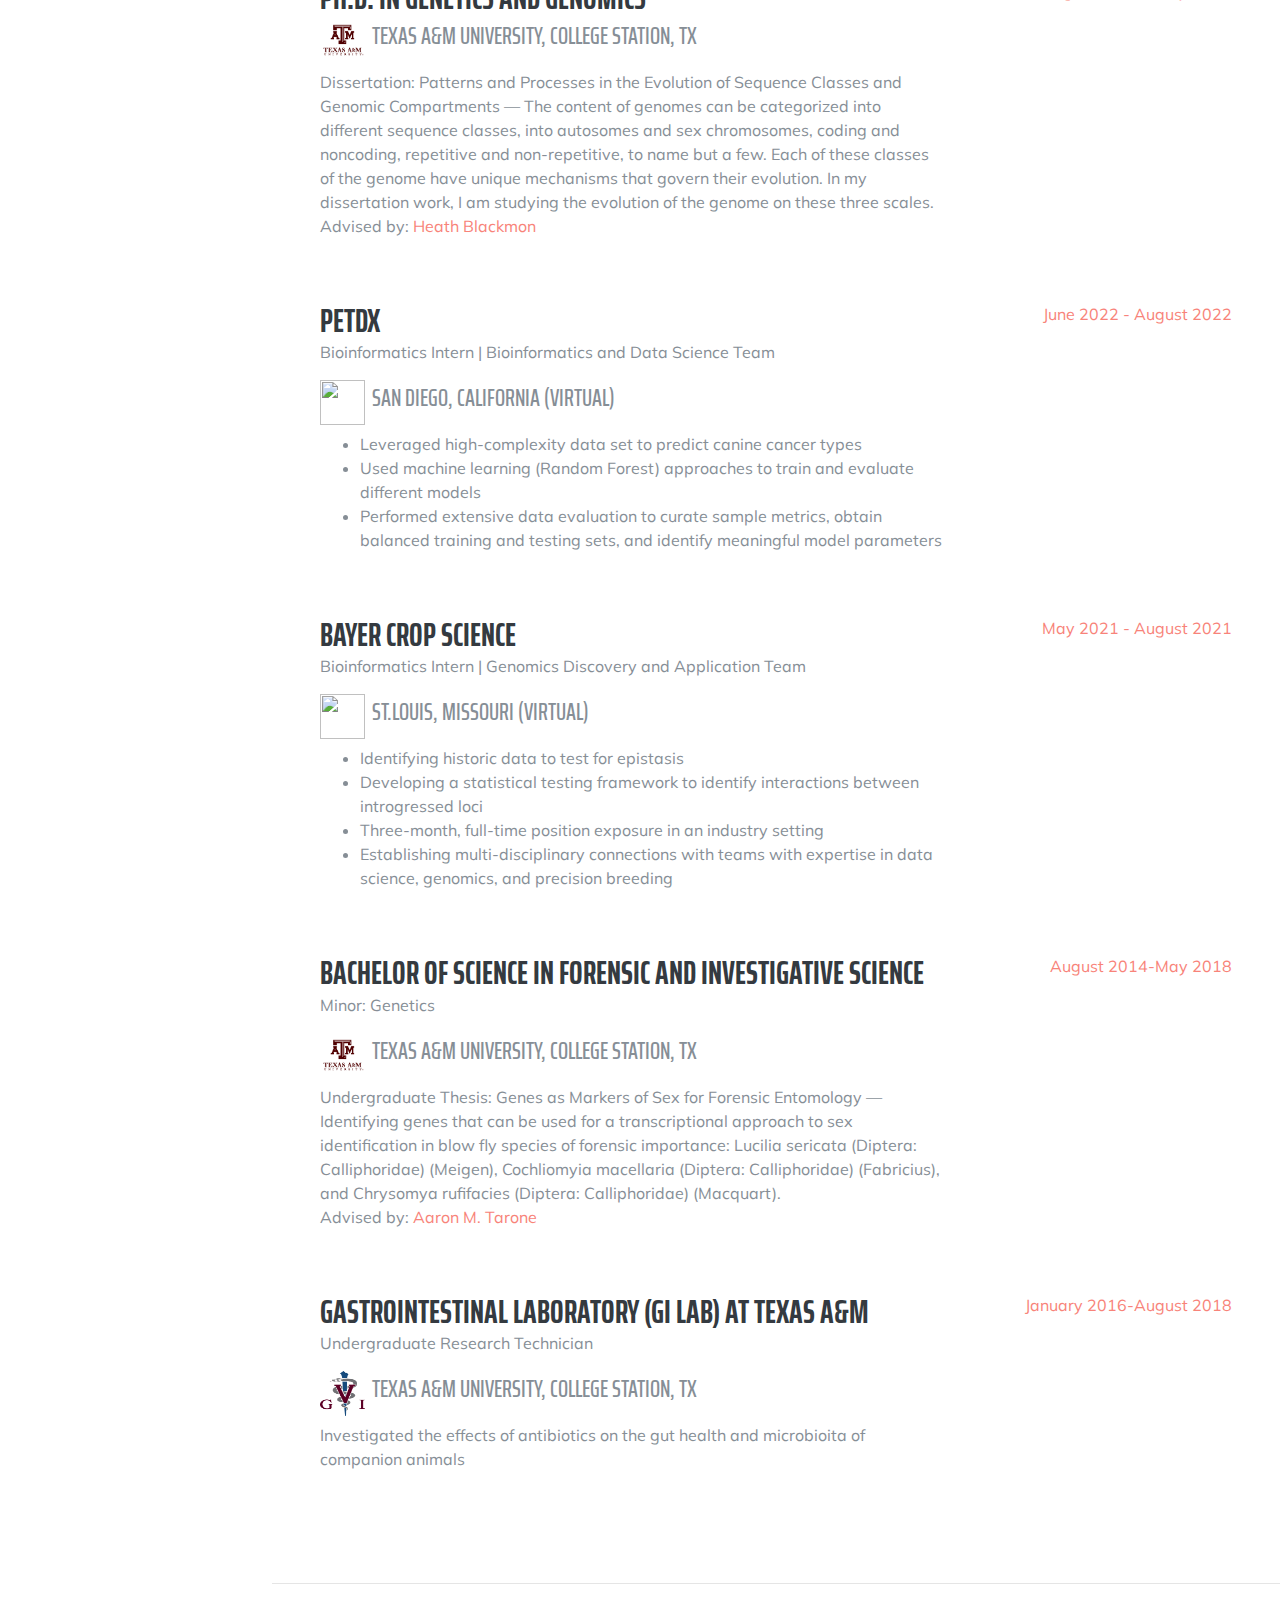
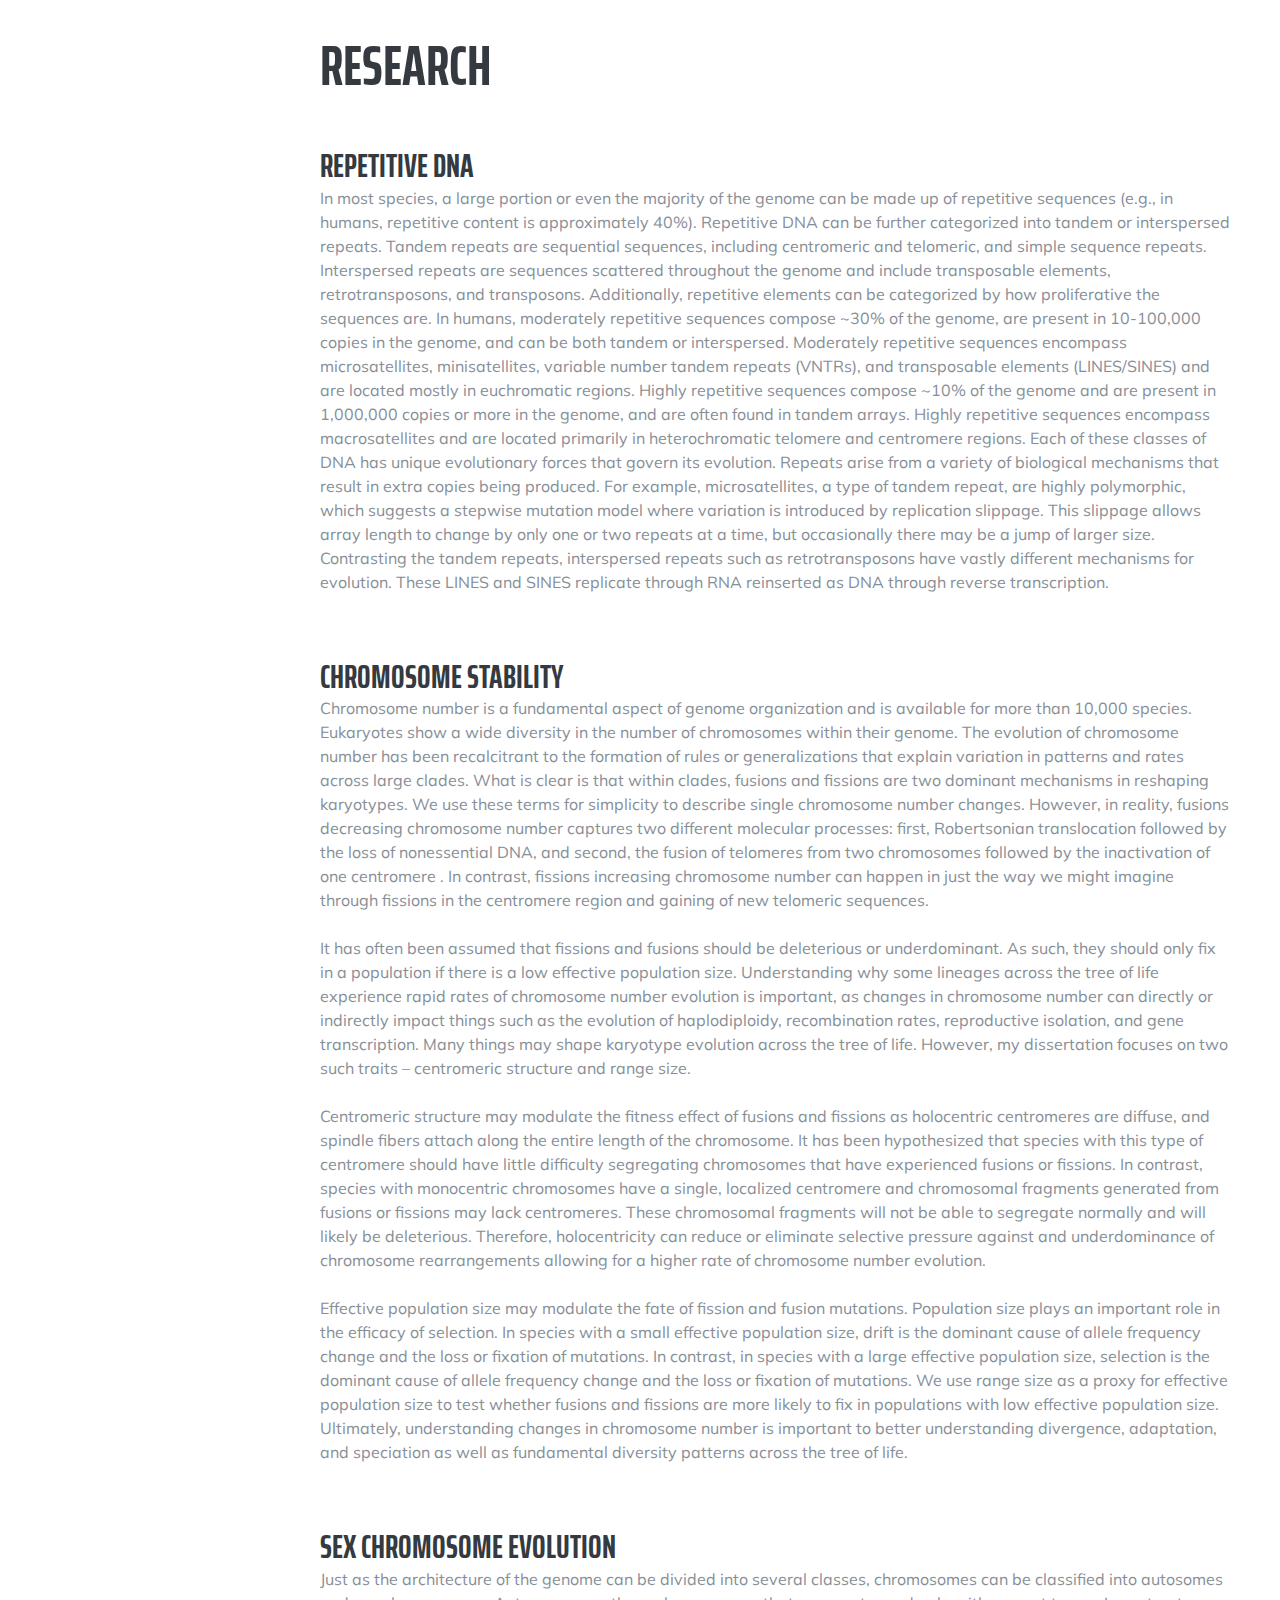
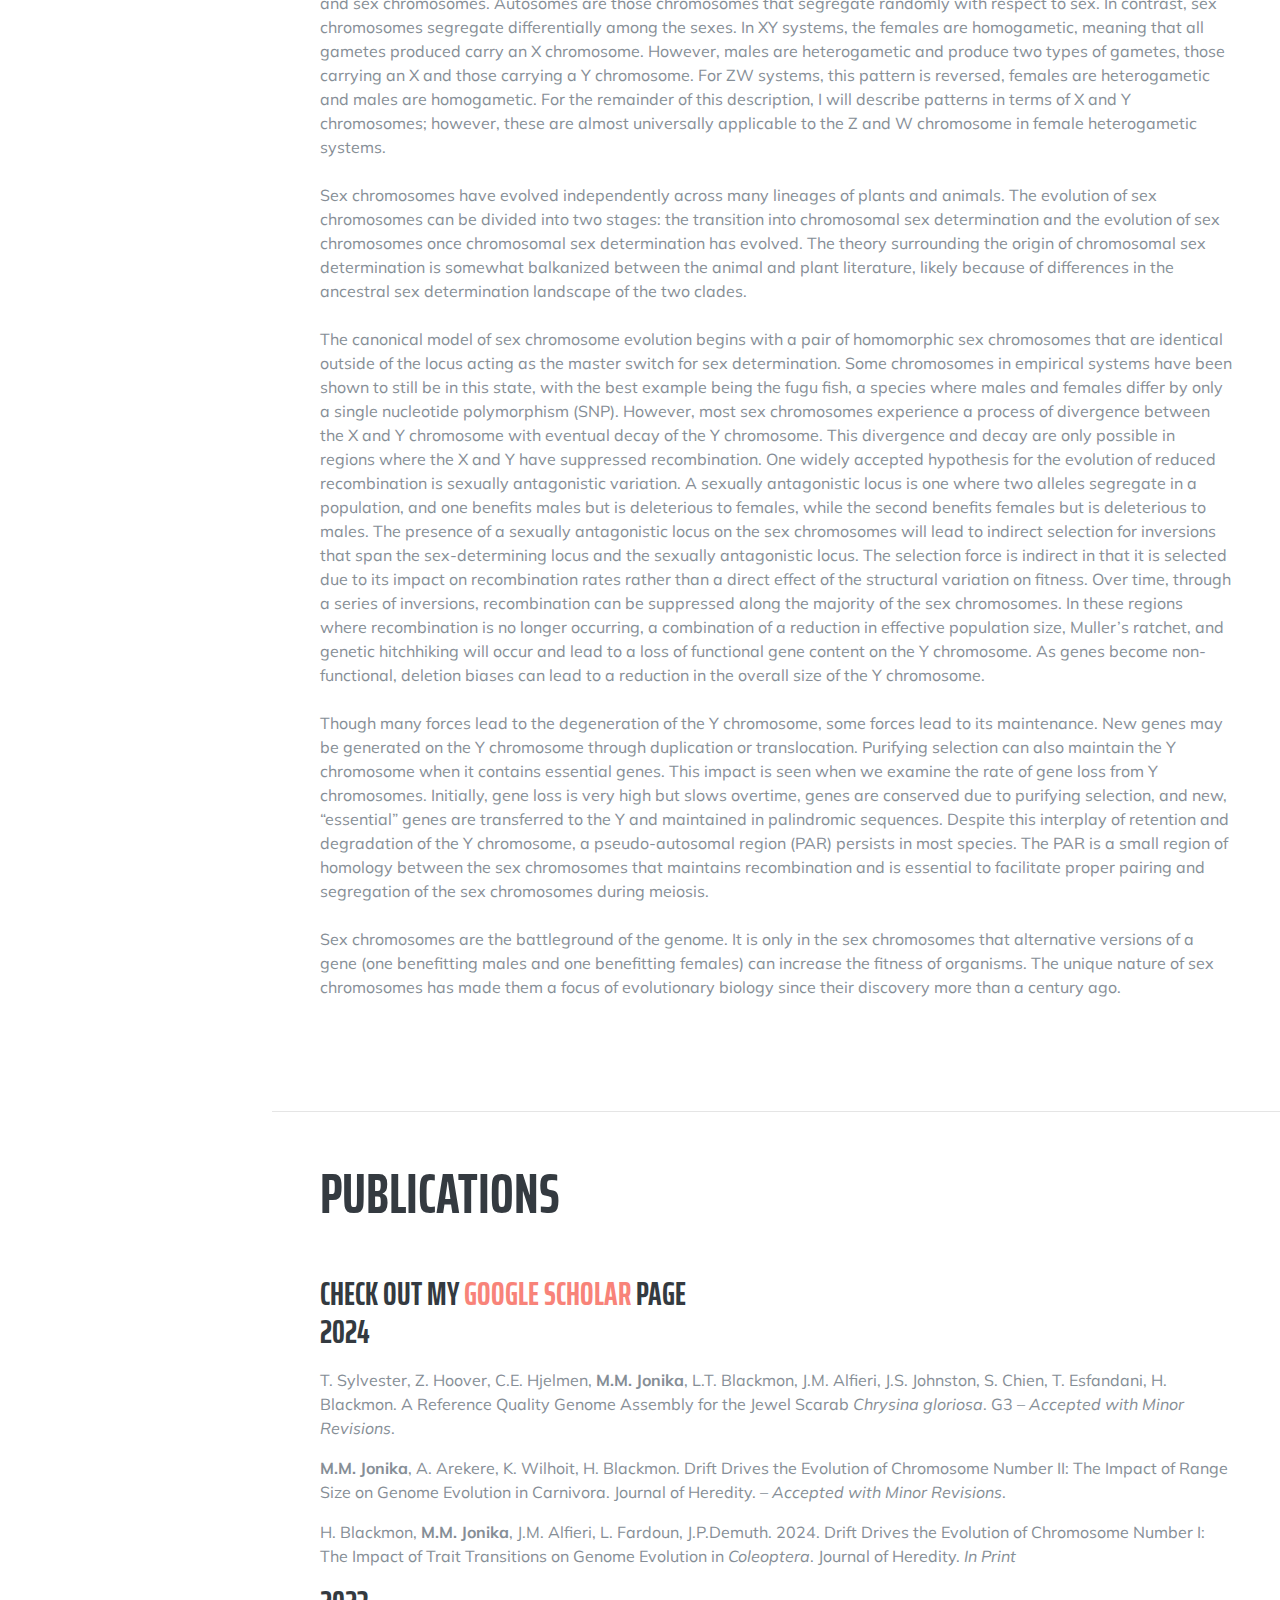
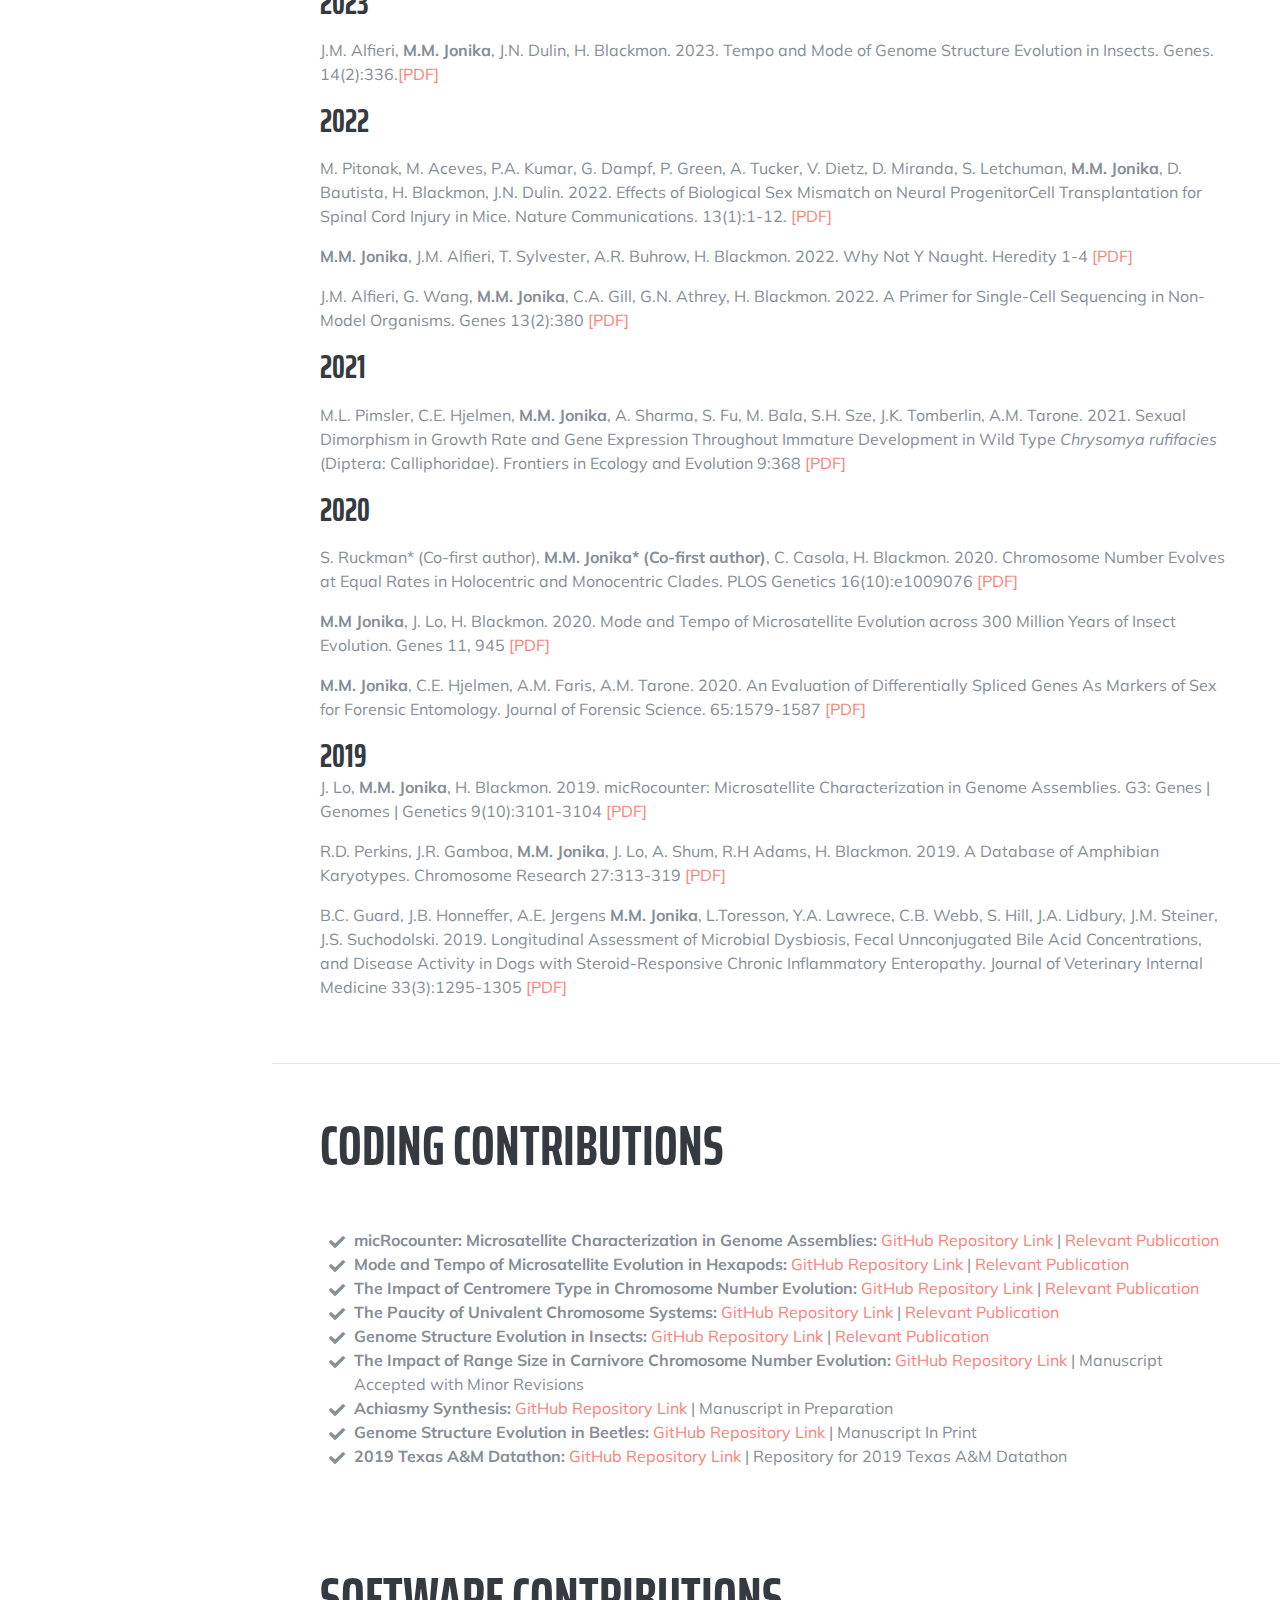
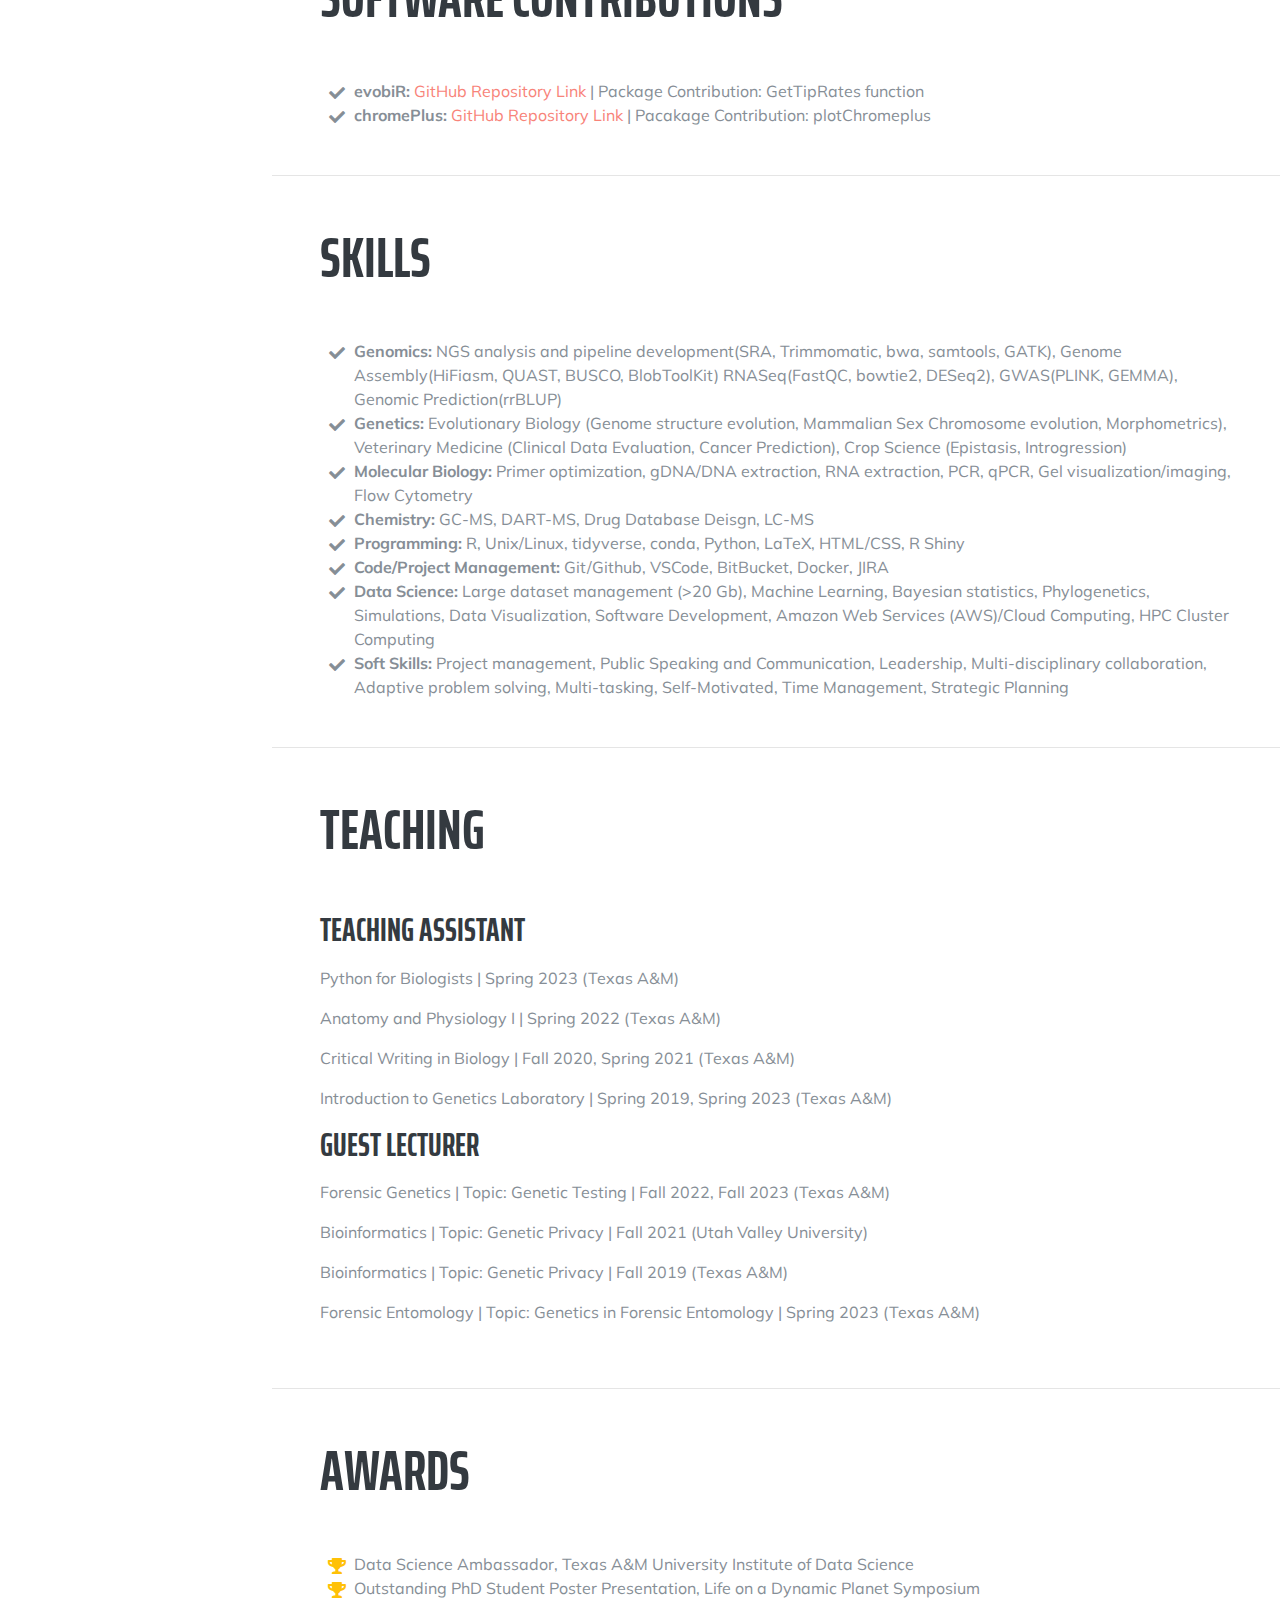
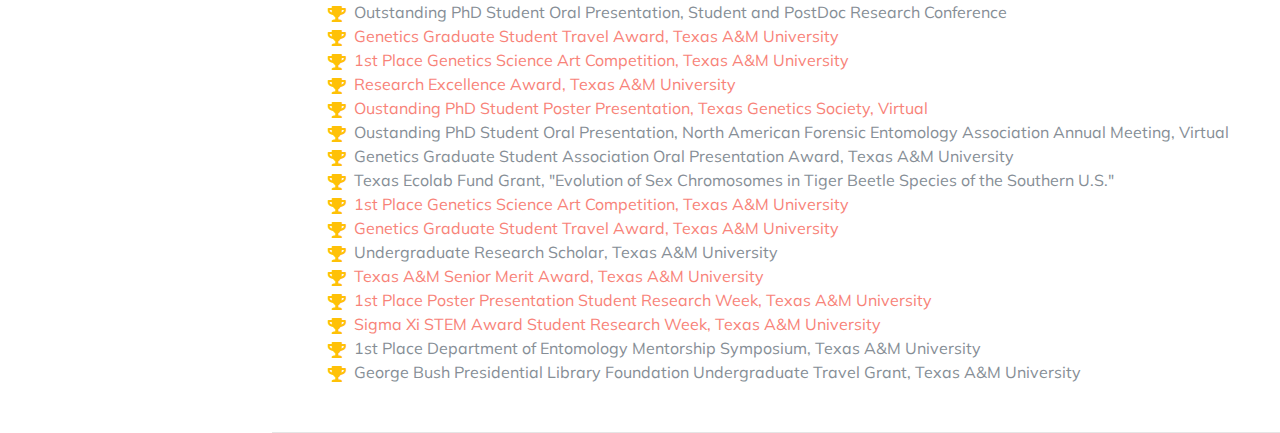
==== commit 6681cd7c: "Update personal website" ====
--- a/index.html
+++ b/index.html
@@ -20,6 +20,12 @@
 
   <title>Michelle Jonika</title>
 
+<!-- Favicons -->
+<link rel="apple-touch-icon" sizes="180x180" href="img/initials.jpg">
+<link rel="icon" type="image/png" sizes="32x32" href="img/initials.jpg">
+<link rel="icon" type="image/png" sizes="16x16" href="img/initials.jpg">
+<link rel="manifest" href="/site.webmanifest">
+    
   <!-- Bootstrap core CSS -->
   <link href="vendor/bootstrap/css/bootstrap.min.css" rel="stylesheet">
 
@@ -77,9 +83,6 @@
         <li class="nav-item">
           <a class="nav-link js-scroll-trigger" href="#awards">Awards</a>
         </li>
-        <li class="nav-item">
-          <a class="nav-link js-scroll-trigger" href="#news">News</a>
-        </li>
       </ul>
     </div>
   </nav>
@@ -96,26 +99,21 @@
         <h1 class="mb-0">Michelle
           <span class="text-primary">Jonika</span>
         </h1>
-        <div class="subheading mb-5">Genetics and Genomics Ph.D. Student · Blackmon Lab · Department of Biology · Texas A&amp;M University <br><a href="mailto:name@email.com">michellemjonika@gmail.com</a><br><br>
+        <div class="subheading mb-5">Postdoctoral Research Scholar · Department of Biology · Texas A&amp;M University <br><a href="mailto:name@email.com">michellemjonika@gmail.com</a><br><br>
         <a href="Jonika-CV.pdf">Current CV</a> |
         <a href="Jonika-Resume.pdf">Current Resume</a>
         </div>
-        <p class="lead mb-5">As an evolutionary biologist, I enjoy the puzzle-like nature of coding genetics and genomics problems, specifically bringing this approach to the evolution of genomic content and sex chromosomes. Detail-orieted planning, project management, experimental design, annd clear communication are important to my critical thinking and problem solving strategies for research. I am pursuing a Ph.D. in Genetics and Genomics at Texas A&amp;M University, and I defended my dissertation in January 2023 with a graduation date of Spring 2023. I am interested in career paths in industry intersecting bioinformatics, computational biology, genetics, genomics, and molecular biology. 
-        
-            Check out some of my research projects below! </p>
+        <p class="lead mb-5">Detail-oriented planning, project management, experimental design, and clear communication are crucial components of my critical thinking and problem-solving strategies. As a Ph.D. holder in Genetics and Genomics from Texas A&amp;M University (Spring 2023), I currently serve as a postdoctoral research scholar. In this role, I find satisfaction in tackling the puzzle-like nature of coding genetics and genomics problems, with a particular focus on the evolution of genomic content and sex chromosomes. Check out some of my research projects below! </p>
         <div class="social-icons">
+          <a href="https://scholar.google.com/citations?user=1-NTzLkAAAAJ&hl=en">
+            <i class="fab fa-google"></i>
+          </a>
           <a href="https://www.linkedin.com/in/michelle-jonika-7b2459138/">
             <i class="fab fa-linkedin-in"></i>
           </a>
           <a href="https://github.com/MichelleJonika">
             <i class="fab fa-github"></i>
           </a>
-          <a href="https://twitter.com/michellejonika">
-            <i class="fab fa-twitter"></i>
-          </a>
-          <a href="https://scholar.google.com/citations?user=1-NTzLkAAAAJ&hl=en">
-            <i class="fab fa-google"></i>
-          </a>
           <a href="https://www.researchgate.net/profile/Michelle_Jonika">
               <i class="fab fa-researchgate"></i>
           </a>
@@ -128,10 +126,26 @@
     <section class="resume-section p-3 p-lg-5 d-flex justify-content-center" id="experience">
       <div class="w-100">
         <h2 class="mb-5">Education &amp; Experience</h2>
-
-        <div class="resume-item d-flex flex-column flex-md-row justify-content-between mb-5">
-          <div class="resume-content">
-            <h3 class="mb-0">Ph.D. in Genetics and Genomics</h3> <p> Graduate Certificate in Business </p>
+          
+        <div class="resume-item d-flex flex-column flex-md-row justify-content-between mb-5">
+          <div class="resume-content">
+            <h3 class="mb-0">Postdoctoral Research Scholar</h3>
+            <a href="https://www.bio.tamu.edu/"><img src="img/logo.jpg" height = "45" width="45" alt="" style=float:left></a>
+            <div class="subheading mb-3"> &ensp;Texas A&amp;M University, College Station, TX
+            </div>
+              <p>
+                  Designing an automated genomic pipeline to categorize genomic characteristics for mammalian species totaling 1000s of TB of genomic data. Assembling and annotating highly contiguous genomes for four giant beetles of North America and other beetles of importance in conservation. <br>
+                  Advised by: <a href="http://coleoguy.github.io/">Heath Blackmon</a>
+              </p>
+          </div>
+          <div class="resume-date text-md-right">
+            <span class="text-primary">June 2023 - Present</span>
+          </div>
+        </div>
+
+        <div class="resume-item d-flex flex-column flex-md-row justify-content-between mb-5">
+          <div class="resume-content">
+            <h3 class="mb-0">Ph.D. in Genetics and Genomics</h3>
             <a href="https://genetics.tamu.edu/"><img src="img/logo.jpg" height = "45" width="45" alt="" style=float:left></a>
             <div class="subheading mb-3"> &ensp;Texas A&amp;M University, College Station, TX
             </div>
@@ -141,7 +155,7 @@
               </p>
           </div>
           <div class="resume-date text-md-right">
-            <span class="text-primary">August 2018 - Present</span>
+            <span class="text-primary">August 2018 - May 2023</span>
           </div>
         </div>
         
@@ -241,14 +255,6 @@
           </div>
         </div>
 
-        <div class="resume-item d-flex flex-column flex-md-row justify-content-between">
-          <div class="resume-content">
-            <h3 class="mb-0">Mammalian Pseudoautosomal Region (PAR) Evolution</h3>
-            <p>The classic model of sex chromosome evolution begins with a pair of homomorphic sex chromosomes and leads to eventual decay of the Y chromosome in regions of suppressed recombination. Despite degradation of the Y chromosome, a pseudo-autosomal region (PAR) persists in most species. The PAR is a region of homology between sex chromosomes that maintains recombination and is essential for segregation of sex chromosomes during meiosis. What happens to sex chromosomes once the PAR becomes very small? The fragile Y hypothesis predicts that as PAR sizes become smaller, the risk of aneuploidy increases, increasing the probability of Y chromosome loss, achiasmatic meiosis, or rejuvenation through translocation or fusion of autosomal material. While these outcomes are perceived as rare due to their absence in most mammals, each of them is quite common across the tree of life and all have occurred in mammals. The unique nature of sex chromosomes has made them a focus of evolutionary biology since their discovery more than a century ago, but PAR size has been estimated in just 9 species of mammals. For this reason, many questions have remained unanswered due to limitations of available data and analysis tools. <br><br>
-            Current methods to estimate PAR sizes are time consuming and costly. For this reason, I developed an approach to train and deploy a convolutional neural network (CNN) to accurately predict PAR size. I am currently using my developed pipeline to generate training datasets and hope to train and deploy the CNN in the next few months. The trained CNN will allow for estimation of PAR size for hundreds of species both with publicly available genomic sequences and through de-novo sequencing of DNA available from collaborators. Additionally, this tool will be made broadly available to the community as a publicly available genome annotation tool to improve all future genome assemblies. With vastly increased numbers of PAR size estimates, we can for the first time begin to understand the dynamics of this genomic trait and determine whether achiasmatic meiosis, fusions of autosomes to sex chromosomes, and Y loss are associated with small PAR sizes.</p>
-          </div>
-        </div>
-
       </div>
     </section>
 
@@ -258,7 +264,17 @@
       <div class="w-100">
         <h2 class="mb-5">Publications</h2>
           <h3 class="mb-0">Check out my <a href="https://scholar.google.com/citations?user=1-NTzLkAAAAJ&hl=en">Google Scholar</a> page</h3>
-         
+        
+         <div class="resume-item d-flex flex-column flex-md-row justify-content-between">
+         <div class="resume-content">
+            <h3 class="mb-0">2024</h3>
+            <p></p>
+            <p>T. Sylvester, Z. Hoover, C.E. Hjelmen, <b>M.M. Jonika</b>, L.T. Blackmon, J.M. Alfieri, J.S. Johnston, S. Chien, T. Esfandani, H. Blackmon. A Reference Quality Genome Assembly for the Jewel Scarab <i>Chrysina gloriosa</i>. G3 – <i>Accepted with Minor Revisions</i>.</p>
+            <p><b>M.M. Jonika</b>, A. Arekere, K. Wilhoit, H. Blackmon. Drift Drives the Evolution of Chromosome Number II: The Impact of Range Size on Genome Evolution in Carnivora. Journal of Heredity. – <i>Accepted with Minor Revisions</i>.</p>
+            <p>H. Blackmon, <b>M.M. Jonika</b>, J.M. Alfieri, L. Fardoun, J.P.Demuth. 2024. Drift Drives the Evolution of Chromosome Number I: The Impact of Trait Transitions on Genome Evolution in <i>Coleoptera</i>. Journal of Heredity. <i>In Print</i></p>
+          </div>
+        </div> 
+          
          <div class="resume-item d-flex flex-column flex-md-row justify-content-between">
          <div class="resume-content">
             <h3 class="mb-0">2023</h3>
@@ -281,7 +297,7 @@
          <div class="resume-content">
             <h3 class="mb-0">2021</h3>
             <p></p>
-            <p>M.L. Pimsler, C.E. Hjelmen, <b>M.M. Jonika</b>, A. Sharma, S. Fu, M. Bala, S.H. Sze, J.K. Tomberlin, A.M. Tarone. 2021. Sexual Dimorphism in Growth Rate and Gene Expression Throughout Immature Development in Wild Type Chrysomya rufifacies (Diptera: Calliphoridae). Frontiers in Ecology and Evolution 9:368 <a href="2021.pdf">[PDF]</a></p>
+             <p>M.L. Pimsler, C.E. Hjelmen, <b>M.M. Jonika</b>, A. Sharma, S. Fu, M. Bala, S.H. Sze, J.K. Tomberlin, A.M. Tarone. 2021. Sexual Dimorphism in Growth Rate and Gene Expression Throughout Immature Development in Wild Type <i>Chrysomya rufifacies</i> (Diptera: Calliphoridae). Frontiers in Ecology and Evolution 9:368 <a href="2021.pdf">[PDF]</a></p>
           </div>
         </div>
               
@@ -344,7 +360,7 @@
             <i class="fa-li fa fa-check"></i>
             <b>The Impact of Range Size in Carnivore Chromosome Number Evolution:</b> 
             <a href="https://github.com/coleoguy/carnivores">GitHub Repository Link</a>
-             | Manuscript in Preparation </li>
+             | Manuscript Accepted with Minor Revisions </li>
           <li>
             <i class="fa-li fa fa-check"></i>
             <b>Achiasmy Synthesis:</b> 
@@ -354,7 +370,7 @@
             <i class="fa-li fa fa-check"></i>
             <b>Genome Structure Evolution in Beetles:</b> 
             <a href="https://github.com/coleoguy/coleochroms">GitHub Repository Link</a>
-             | Manuscript in Preparation </li>
+             | Manuscript In Print </li>
           <li>
             <i class="fa-li fa fa-check"></i>
             <b>2019 Texas A&amp;M Datathon:</b> 
@@ -392,25 +408,28 @@
         <ul class="fa-ul mb-0">
           <li>
             <i class="fa-li fa fa-check"></i>
-            <b>Genomics:</b> NGS analysis and pipeline development (SRA, Trimmomatic, bwa, samtools, GATK), Genome Assembly (HiFiasm, QUAST, BUSCO, BlobToolKit) RNASeq (FastQC, bowtie2, DESeq2), (PLINK, GEMMA), Genomic Prediction (rrBLUP) </li>
-          <li>
-            <i class="fa-li fa fa-check"></i>
-            <b>Genetics:</b> Genome structure evolution, Sex Chromosome evolution, Morphometrics, Genomics analysis, Genome Assembly </li>
-          <li>
-            <i class="fa-li fa fa-check"></i>
-            <b>Molecular Biology:</b> Primer optimization, gDNA/DNA extraction, RNA extraction, PCR, qPCR, Gel visualization/imaging, GC/MS, DART-MS</li>
-          <li>
-            <i class="fa-li fa fa-check"></i>
-            <b>Programming:</b> R, Unix/Linux, tidyverse, conda, Python, LaTeX, HTML/CSS </li>
+            <b>Genomics:</b> NGS analysis and pipeline development(SRA, Trimmomatic, bwa, samtools, GATK), Genome Assembly(HiFiasm, QUAST, BUSCO, BlobToolKit) RNASeq(FastQC, bowtie2, DESeq2), GWAS(PLINK, GEMMA), Genomic Prediction(rrBLUP) </li>
+          <li>
+            <i class="fa-li fa fa-check"></i>
+            <b>Genetics:</b> Evolutionary Biology (Genome structure evolution, Mammalian Sex Chromosome evolution, Morphometrics), Veterinary Medicine (Clinical Data Evaluation, Cancer Prediction), Crop Science (Epistasis, Introgression) </li>
+          <li>
+            <i class="fa-li fa fa-check"></i>
+            <b>Molecular Biology:</b> Primer optimization, gDNA/DNA extraction, RNA extraction, PCR, qPCR, Gel visualization/imaging, Flow Cytometry</li>
+          <li>
+            <i class="fa-li fa fa-check"></i>
+            <b>Chemistry:</b> GC-MS, DART-MS, Drug Database Deisgn, LC-MS</li>
+          <li>
+            <i class="fa-li fa fa-check"></i>
+            <b>Programming:</b> R, Unix/Linux, tidyverse, conda, Python, LaTeX, HTML/CSS, R Shiny </li>
           <li>
             <i class="fa-li fa fa-check"></i>
             <b>Code/Project Management:</b> Git/Github, VSCode, BitBucket, Docker, JIRA </li>
           <li>
             <i class="fa-li fa fa-check"></i>
-            <b>Data Science:</b> Large dataset management (>20 Gb), Bayesian statistics, Phylogenetics, Simulations, Data Visualization, Amazon Web Services (AWS)/Cloud Computing, HPC Cluster Computing</li>
-          <li>
-            <i class="fa-li fa fa-check"></i>
-            <b>Soft Skills:</b> Project management, Public Speaking and Communication, Leadership, Multi-disciplinary collaboration, Adaptive problem solving, Multi-tasking, Self-Motivated</li>
+            <b>Data Science:</b> Large dataset management (>20 Gb), Machine Learning, Bayesian statistics, Phylogenetics, Simulations, Data Visualization, Software Development, Amazon Web Services (AWS)/Cloud Computing, HPC Cluster Computing</li>
+          <li>
+            <i class="fa-li fa fa-check"></i>
+            <b>Soft Skills:</b> Project management, Public Speaking and Communication, Leadership, Multi-disciplinary collaboration, Adaptive problem solving, Multi-tasking, Self-Motivated, Time Management, Strategic Planning</li>
         </ul>
       </div>
     </section>
@@ -436,9 +455,10 @@
          <div class="resume-content">
             <h3 class="mb-0">Guest Lecturer</h3>
             <p></p>
-            <p>Forensic Genetics | Topic: Genetic Testing | September 2022 (Texas A&amp;M)</p>
-            <p>Bioinformatics | Topic: Genetic Privacy | November 2021 (Utah Valley University)</p>
-            <p>Bioinformatics | Topic: Genetic Privacy | October 2019 (Texas A&amp;M) </p>
+            <p>Forensic Genetics | Topic: Genetic Testing | Fall 2022, Fall 2023 (Texas A&amp;M)</p>
+            <p>Bioinformatics | Topic: Genetic Privacy | Fall 2021 (Utah Valley University)</p>
+            <p>Bioinformatics | Topic: Genetic Privacy | Fall 2019 (Texas A&amp;M) </p>
+            <p>Forensic Entomology | Topic: Genetics in Forensic Entomology | Spring 2023 (Texas A&amp;M) </p>
           </div>
           </div>
            
@@ -450,7 +470,7 @@
 
     <section class="resume-section p-3 p-lg-5 d-flex align-items-center" id="awards">
       <div class="w-100">
-        <h2 class="mb-5">Awards &amp; Certifications</h2>
+        <h2 class="mb-5">Awards</h2>
         <ul class="fa-ul mb-0">
           <li>
               <i class="fa-li fa fa-trophy text-warning"></i>
@@ -507,25 +527,12 @@
           <li>
               <i class="fa-li fa fa-trophy text-warning"></i>
               George Bush Presidential Library Foundation Undergraduate Travel Grant, Texas A&amp;M University</li>
-        
-          <li>
         </ul>
       </div>
     </section>
 
-    <hr class="m-0">
-
-    <section class="resume-section p-3 p-lg-5 d-flex align-items-center" id="news">
-      <div class="w-100">
-        <h2 class="mb-5">News</h2>
-        <ul class="fa-ul mb-0">
-          <li>
-              <a class="twitter-timeline" data-width="600" data-height="350" data-theme="light" href="https://twitter.com/michellejonika?ref_src=twsrc%5Etfw">Tweets by michellejonika</a> <script async src="https://platform.twitter.com/widgets.js" charset="utf-8"></script>
-            </li>
-        </ul>
-      </div>
-    </section>
-
+        <hr class="m-0">
+      
   </div>
 
   <!-- Bootstrap core JavaScript -->
